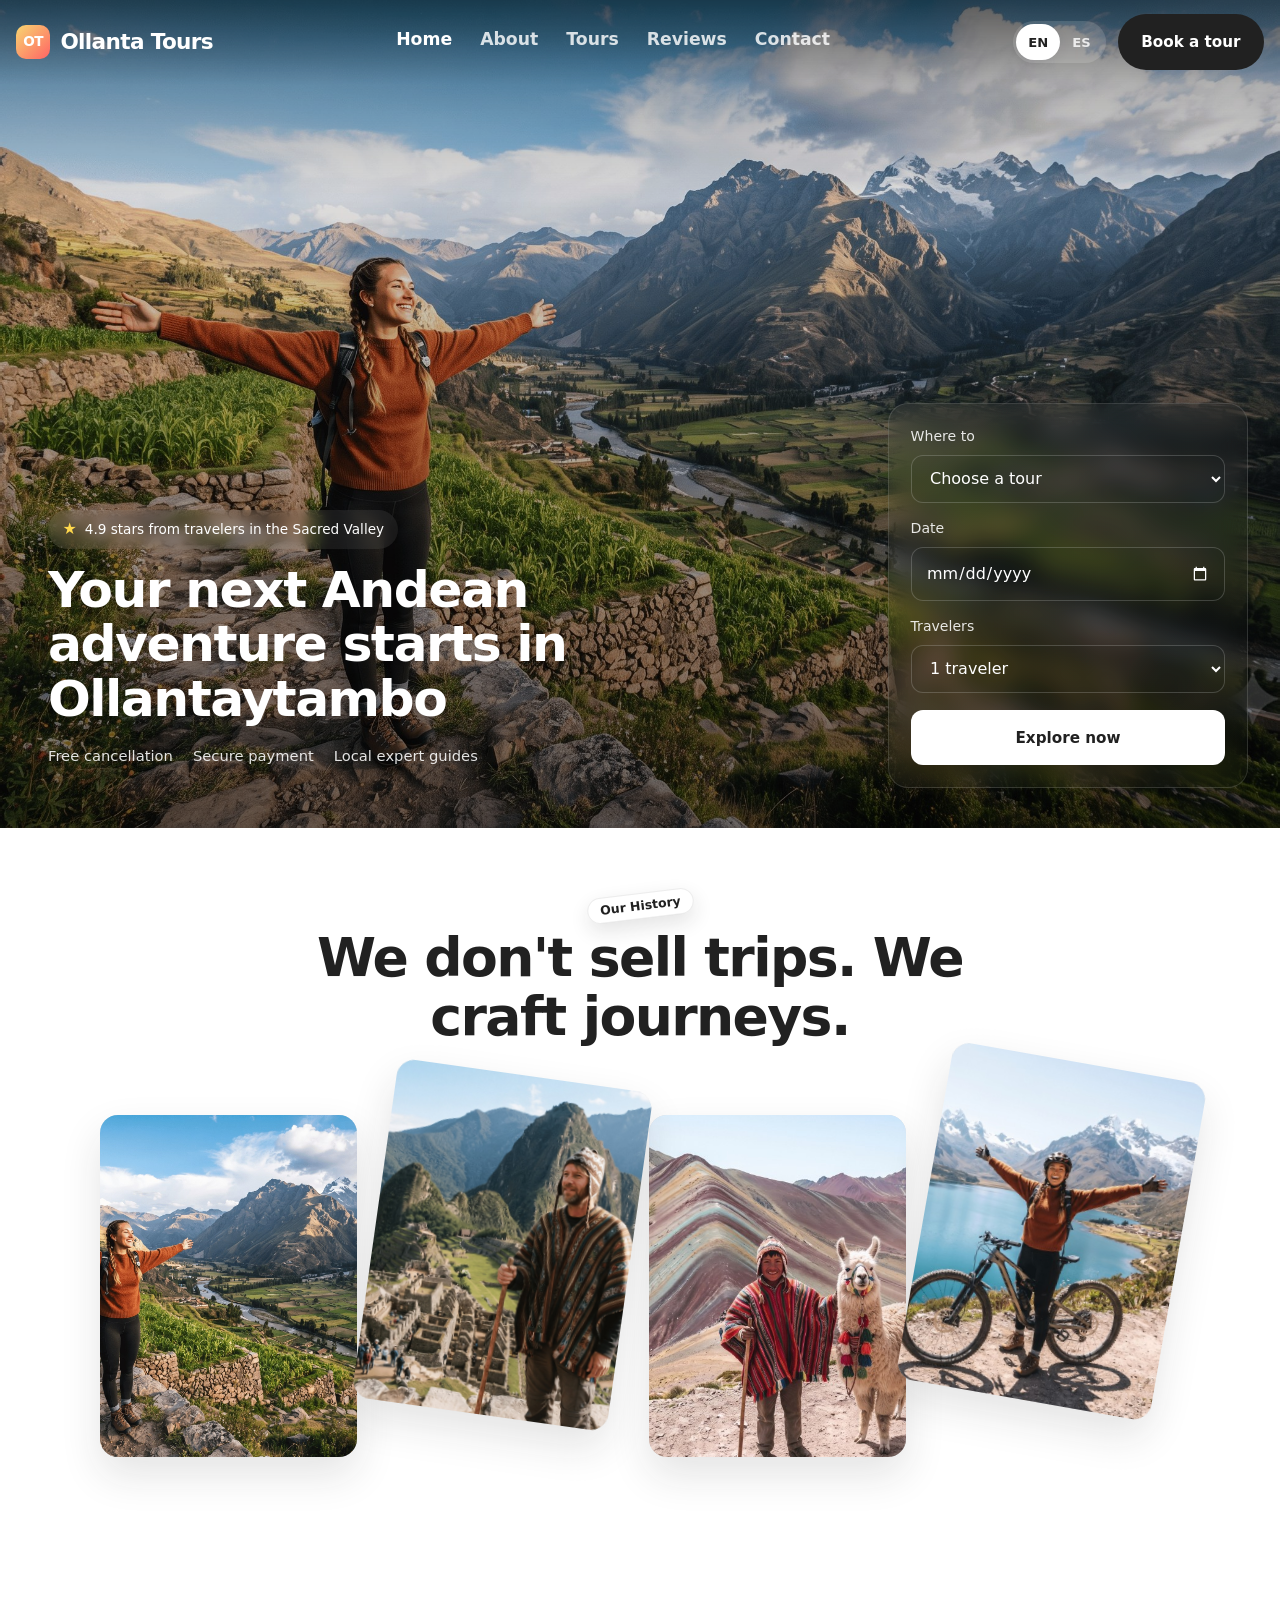
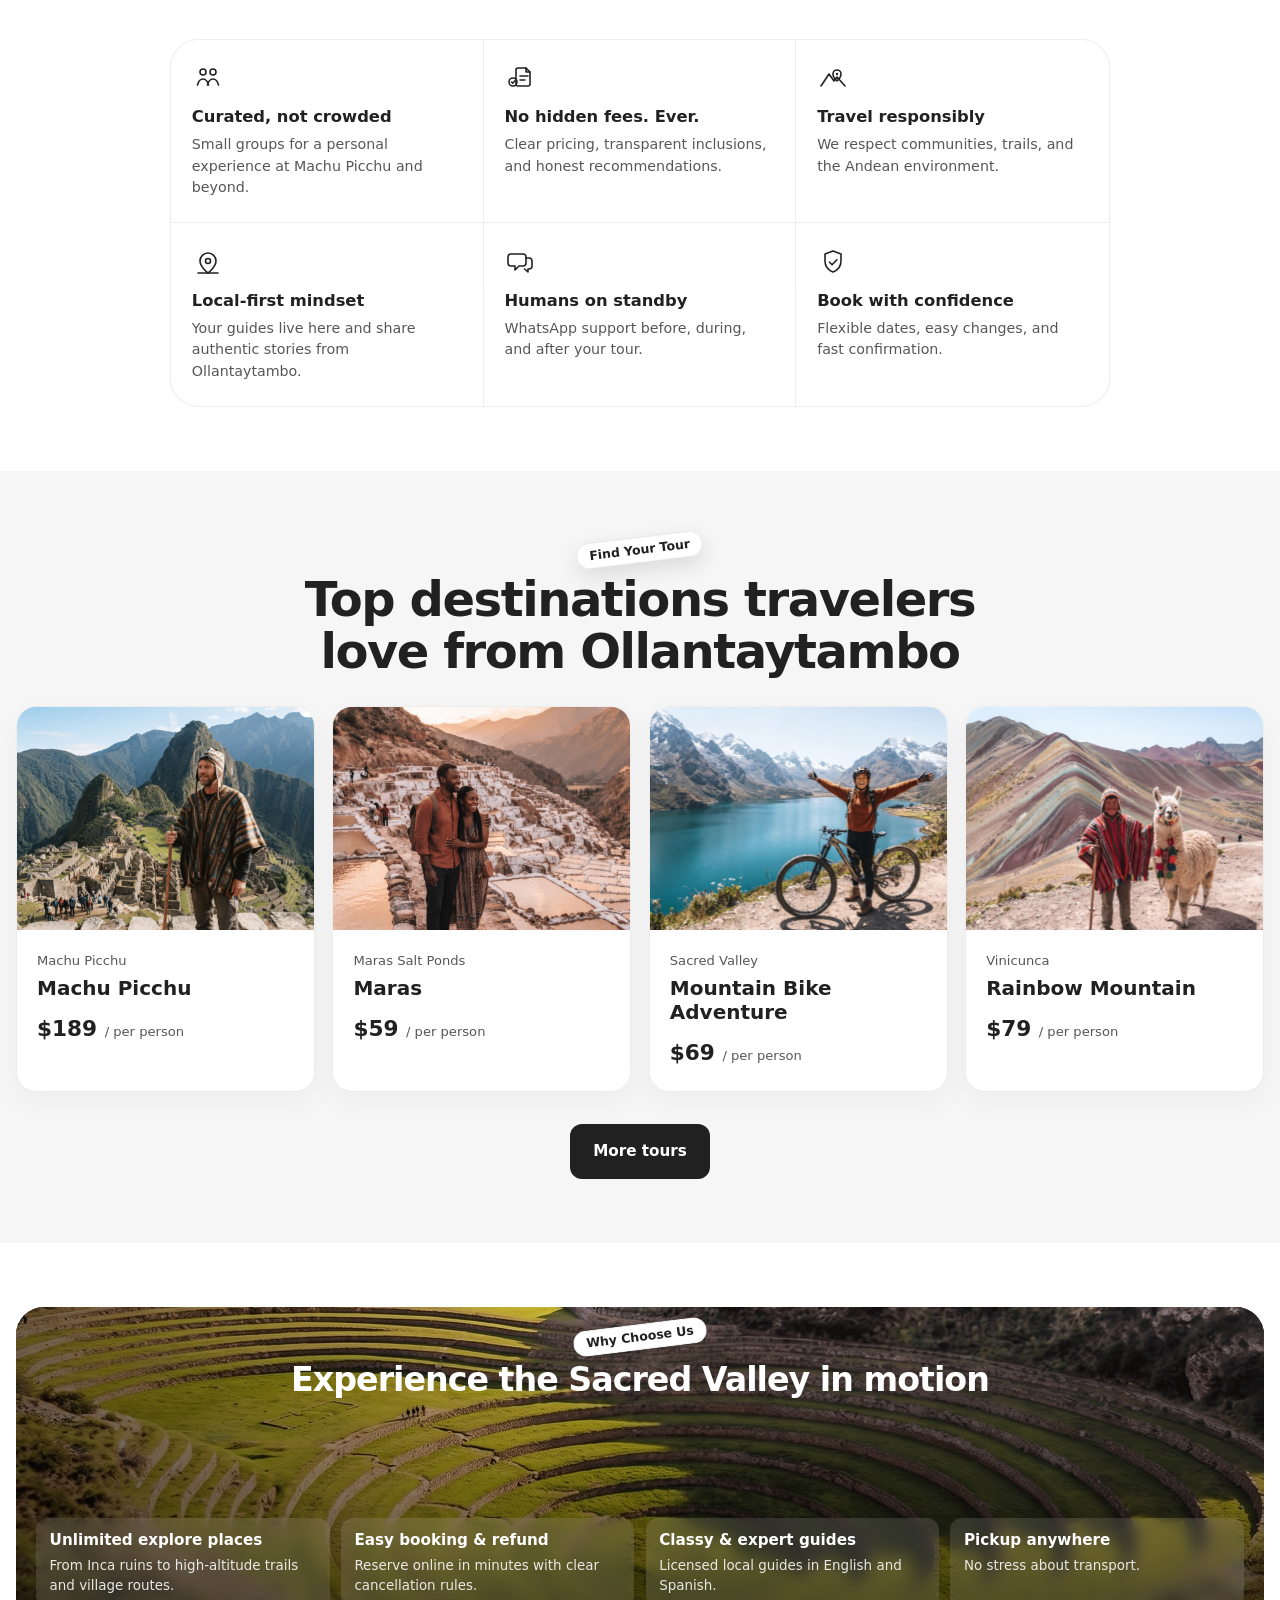
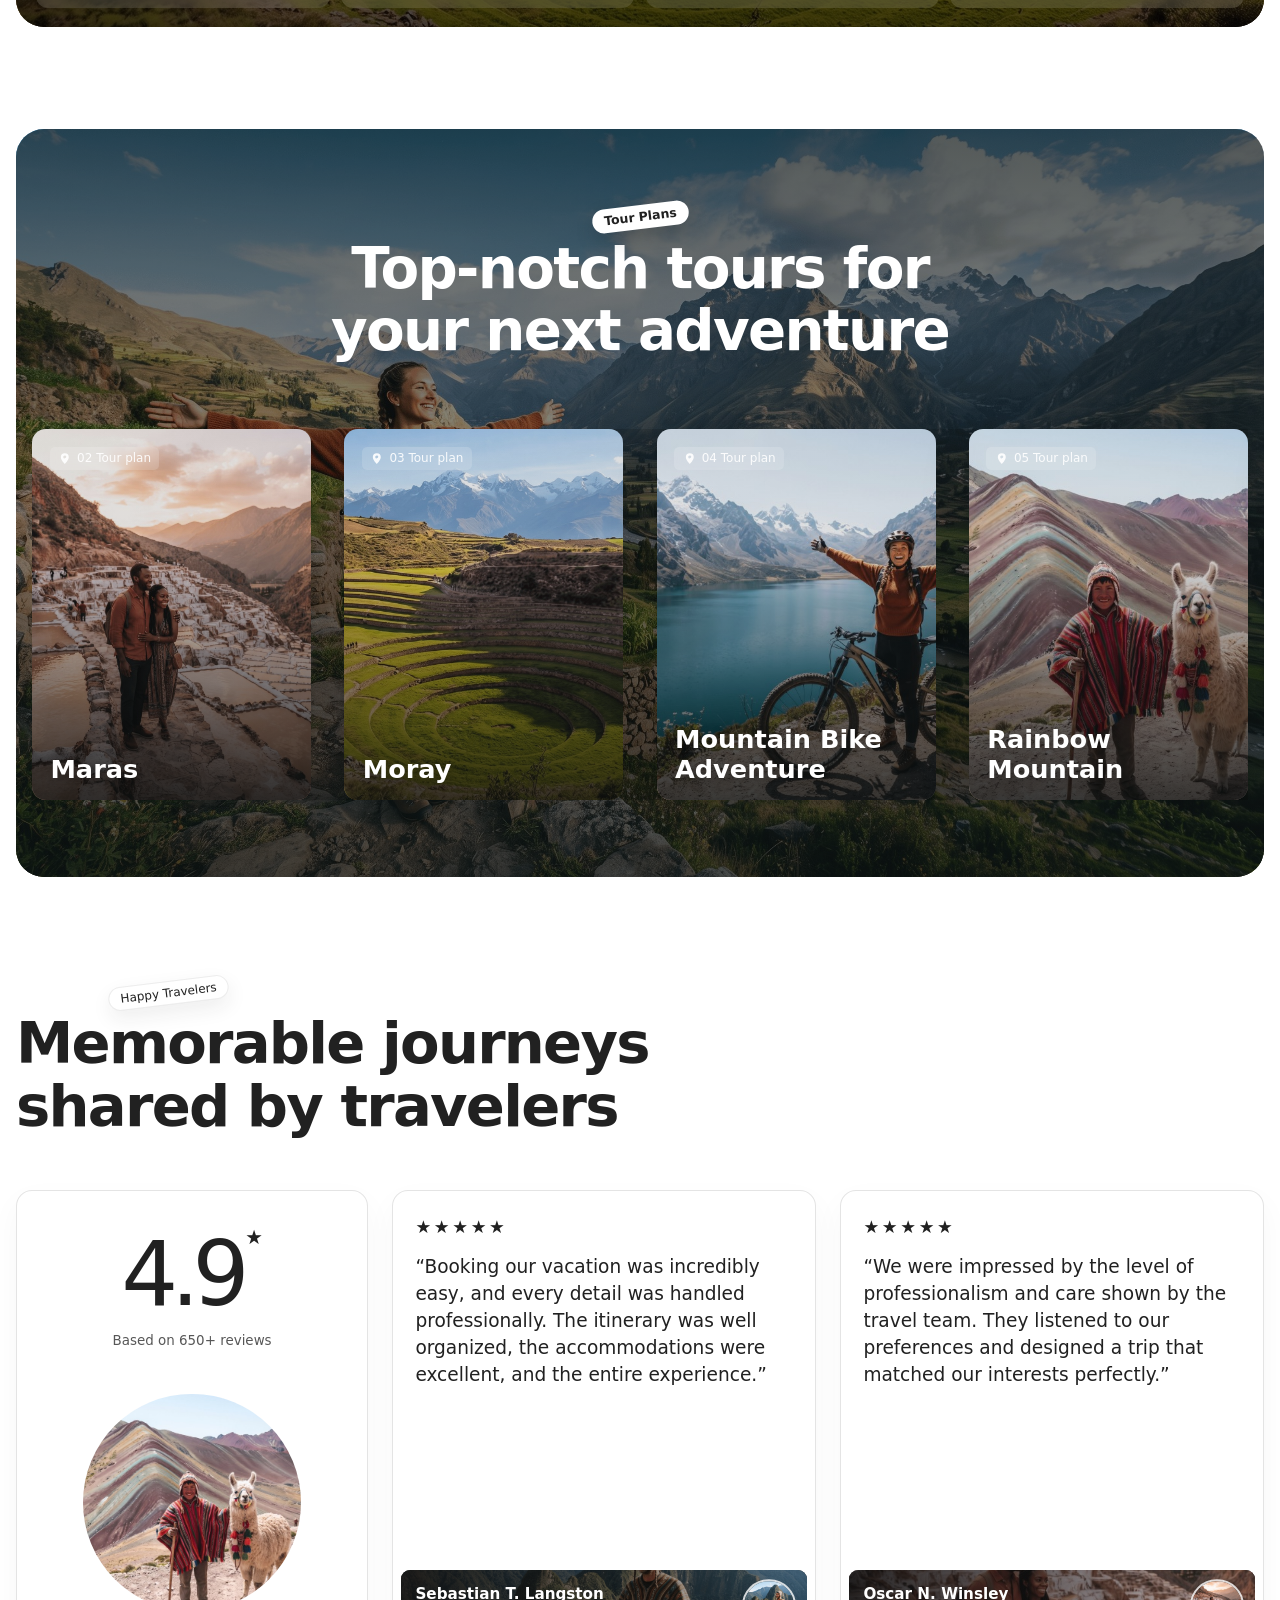
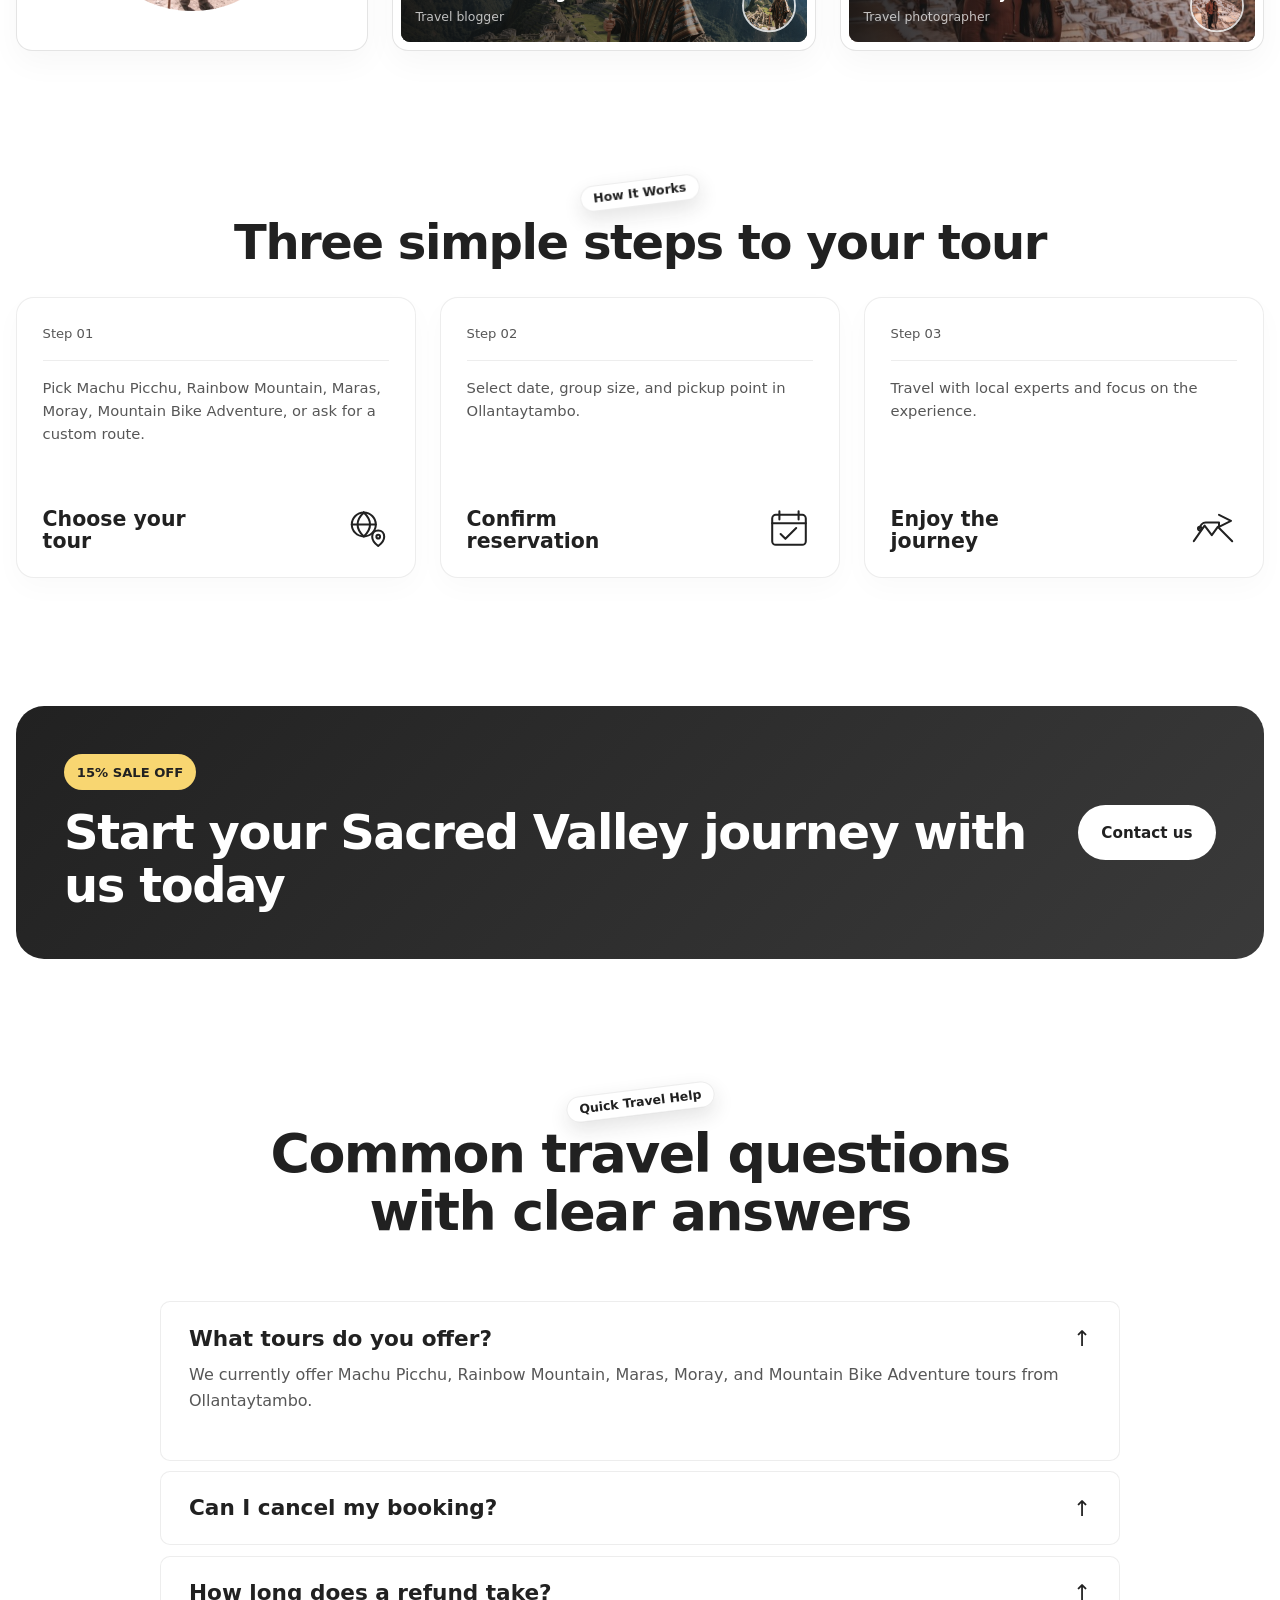
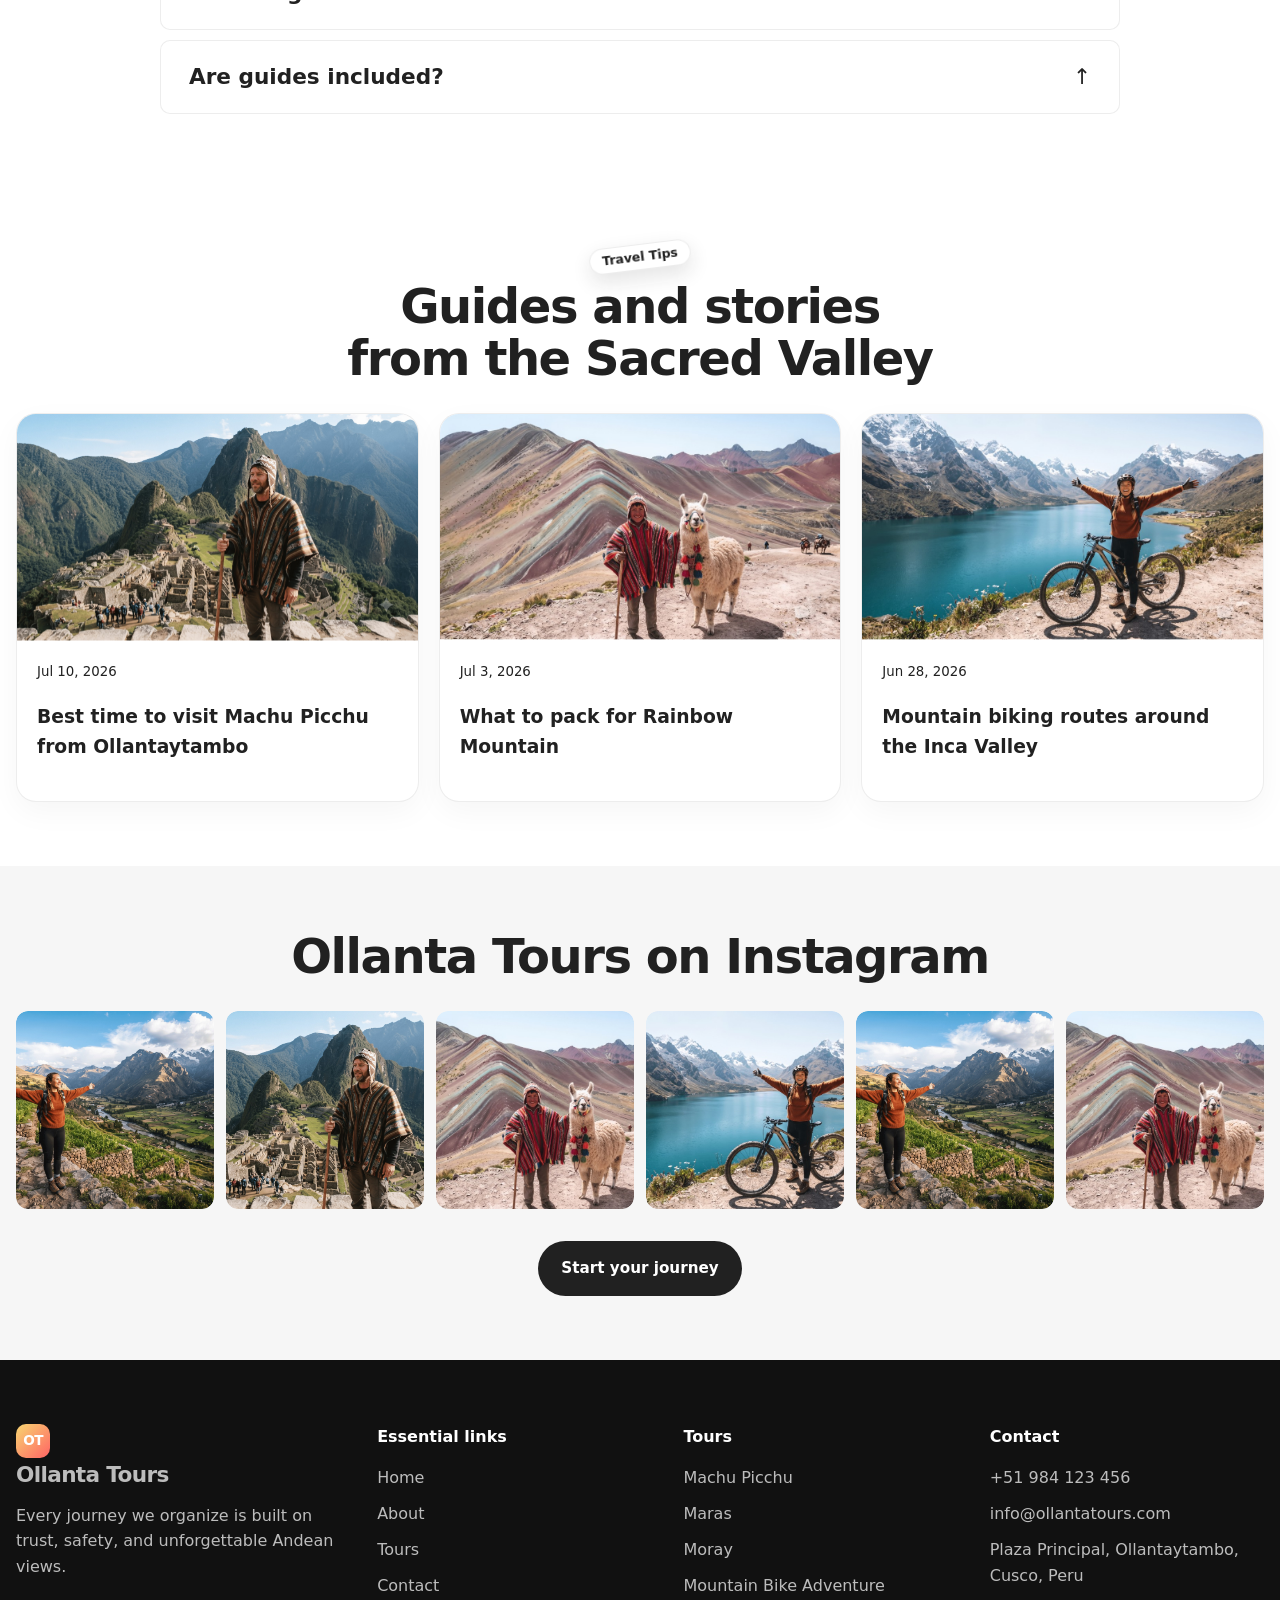
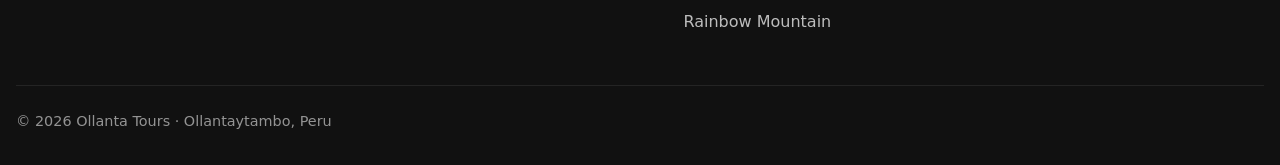
==== index.html @ c23e33cc "Match homepage interactive sections to the template. Redesign the testimonials, booking steps, and F" ====
<!DOCTYPE html>
<html lang="en">
  <head>
    <meta charset="UTF-8" />
    <meta name="viewport" content="width=device-width, initial-scale=1.0" />
    <meta name="theme-color" content="#ffffff" />
    <meta
      name="description"
      content="Ollanta Tours — Machu Picchu, Rainbow Mountain, and mountain bike adventures from Ollantaytambo, Peru."
    />
    <title>Ollanta Tours — Sacred Valley Adventures</title>
    <link rel="stylesheet" href="styles.css" />
  </head>
  <body data-page="home">
    <header class="site-header">
      <div class="container header-inner">
        <a class="logo" href="index.html">
          <span class="logo-mark">OT</span>
          <span data-i18n="brand">Ollanta Tours</span>
        </a>
        <nav class="nav-desktop" aria-label="Main">
          <a href="index.html" class="active" data-i18n="nav.home">Home</a>
          <a href="about.html" data-i18n="nav.about">About</a>
          <a href="destinations.html" data-i18n="nav.destinations">Tours</a>
          <a href="testimonials.html" data-i18n="nav.testimonials">Reviews</a>
          <a href="contact.html" data-i18n="nav.contact">Contact</a>
        </nav>
        <div class="header-actions">
          <div class="lang-switch" aria-label="Language">
            <button type="button" data-lang="en">EN</button>
            <button type="button" data-lang="es">ES</button>
          </div>
          <a class="btn btn-primary btn-pill" href="destinations.html" data-i18n="nav.book">Book a tour</a>
          <button class="nav-toggle" type="button" aria-label="Menu">☰</button>
        </div>
      </div>
      <nav class="nav-mobile" aria-label="Mobile">
        <a href="index.html" data-i18n="nav.home">Home</a>
        <a href="about.html" data-i18n="nav.about">About</a>
        <a href="destinations.html" data-i18n="nav.destinations">Tours</a>
        <a href="testimonials.html" data-i18n="nav.testimonials">Reviews</a>
        <a href="contact.html" data-i18n="nav.contact">Contact</a>
      </nav>
    </header>

    <main>
      <section class="hero">
        <div class="container">
          <div class="hero-shell">
            <div class="hero-media" data-hero-water>
              <canvas class="hero-water-canvas" aria-hidden="true"></canvas>
              <img
                class="hero-water-source"
                src="assets/hero-main.png"
                alt="Sacred Valley adventure in Ollantaytambo"
              />
            </div>
            <div class="hero-overlay"></div>
            <div class="hero-content">
              <div class="hero-badge reveal" data-i18n="hero.badge">4.9 stars from travelers in the Sacred Valley</div>
              <h1 class="hero-title reveal" data-i18n="hero.title">Your next Andean adventure starts in Ollantaytambo</h1>
              <div class="hero-trust reveal">
                <span data-i18n="hero.trust1">Free cancellation</span>
                <span data-i18n="hero.trust2">Secure payment</span>
                <span data-i18n="hero.trust3">Local expert guides</span>
              </div>
              <form class="hero-booking reveal" data-booking-form>
                <div class="hero-booking-grid">
                  <div>
                    <label for="hero-tour" data-i18n="hero.whereTo">Where to</label>
                    <select id="hero-tour" data-tour-select name="tour"></select>
                  </div>
                  <div>
                    <label for="hero-date" data-i18n="hero.date">Date</label>
                    <input id="hero-date" type="date" name="date" required />
                  </div>
                  <div>
                    <label for="hero-travelers" data-i18n="hero.travelers">Travelers</label>
                    <select id="hero-travelers" data-travelers-select name="travelers"></select>
                  </div>
                </div>
                <button class="btn btn-light" type="submit" data-i18n="hero.explore">
                  Explore now
                </button>
              </form>
            </div>
          </div>
        </div>
      </section>

      <section class="section section-story">
        <div class="container">
          <div class="story-head reveal">
            <p class="story-badge" data-i18n="story.eyebrow">Our History</p>
            <h2 class="section-title" data-i18n="story.title">We don't sell trips. We craft journeys.</h2>
          </div>
          <div class="story-photos" data-story-photos>
            <figure class="story-photo" data-lift="0">
              <div class="story-photo-frame fx-shake">
                <img src="assets/hero-main.png" alt="Sacred Valley" loading="lazy" />
              </div>
            </figure>
            <figure class="story-photo story-photo-lift" data-lift="1">
              <div class="story-photo-frame fx-shake">
                <img src="assets/machu-picchu.jpg" alt="Machu Picchu" loading="lazy" />
              </div>
            </figure>
            <figure class="story-photo" data-lift="2">
              <div class="story-photo-frame fx-shake">
                <img src="assets/rainbow-mountain.png" alt="Rainbow Mountain" loading="lazy" />
              </div>
            </figure>
            <figure class="story-photo story-photo-lift" data-lift="3">
              <div class="story-photo-frame fx-shake">
                <img class="story-photo-bike" src="assets/mountain-bike.png" alt="Mountain bike" loading="lazy" />
              </div>
            </figure>
          </div>
        </div>
      </section>

      <section class="section section-values">
        <div class="container">
          <div class="values-panel reveal" data-values-panel>
            <article class="value-cell">
              <span class="value-icon" aria-hidden="true">
                <svg viewBox="0 0 32 32" fill="none" stroke="currentColor" stroke-width="1.6" stroke-linecap="round" stroke-linejoin="round">
                  <circle cx="11" cy="10" r="3"/>
                  <circle cx="21" cy="10" r="3"/>
                  <path d="M5.5 23c1-4 3.5-6 5.5-6s4.5 2 5.5 6"/>
                  <path d="M15.5 23c1-4 3.5-6 5.5-6s4.5 2 5.5 6"/>
                </svg>
              </span>
              <h3 data-i18n="story.v1t">Curated, not crowded</h3>
              <p data-i18n="story.v1d">Small groups for a personal experience at Machu Picchu and beyond.</p>
            </article>
            <article class="value-cell">
              <span class="value-icon" aria-hidden="true">
                <svg viewBox="0 0 32 32" fill="none" stroke="currentColor" stroke-width="1.6" stroke-linecap="round" stroke-linejoin="round">
                  <path d="M14 6h8l4 4v12a2 2 0 0 1-2 2H14a2 2 0 0 1-2-2V8a2 2 0 0 1 2-2z"/>
                  <path d="M22 6v4h4"/>
                  <path d="M16 14h8M16 18h5"/>
                  <circle cx="9" cy="20" r="4"/>
                  <path d="M7.5 20l1.2 1.2L11 18.8"/>
                </svg>
              </span>
              <h3 data-i18n="story.v2t">No hidden fees. Ever.</h3>
              <p data-i18n="story.v2d">Clear pricing, transparent inclusions, and honest recommendations.</p>
            </article>
            <article class="value-cell">
              <span class="value-icon" aria-hidden="true">
                <svg viewBox="0 0 32 32" fill="none" stroke="currentColor" stroke-width="1.6" stroke-linecap="round" stroke-linejoin="round">
                  <path d="M4 24l8-12 5 7 3-4 8 9"/>
                  <path d="M20 8c2.2 0 4 1.8 4 4 0 3.5-4 7-4 7s-4-3.5-4-7c0-2.2 1.8-4 4-4z"/>
                  <circle cx="20" cy="12" r="1.2" fill="currentColor" stroke="none"/>
                </svg>
              </span>
              <h3 data-i18n="story.v3t">Travel responsibly</h3>
              <p data-i18n="story.v3d">We respect communities, trails, and the Andean environment.</p>
            </article>
            <article class="value-cell">
              <span class="value-icon" aria-hidden="true">
                <svg viewBox="0 0 32 32" fill="none" stroke="currentColor" stroke-width="1.6" stroke-linecap="round" stroke-linejoin="round">
                  <path d="M16 27s-8-6.2-8-12a8 8 0 1 1 16 0c0 5.8-8 12-8 12z"/>
                  <circle cx="16" cy="15" r="2.5"/>
                  <path d="M6 27h20"/>
                </svg>
              </span>
              <h3 data-i18n="story.v4t">Local-first mindset</h3>
              <p data-i18n="story.v4d">Your guides live here and share authentic stories from Ollantaytambo.</p>
            </article>
            <article class="value-cell">
              <span class="value-icon" aria-hidden="true">
                <svg viewBox="0 0 32 32" fill="none" stroke="currentColor" stroke-width="1.6" stroke-linecap="round" stroke-linejoin="round">
                  <path d="M7 8h12a3 3 0 0 1 3 3v6a3 3 0 0 1-3 3h-4l-4 4v-4H7a3 3 0 0 1-3-3v-6a3 3 0 0 1 3-3z"/>
                  <path d="M22 12h3a3 3 0 0 1 3 3v5a3 3 0 0 1-3 3h-1v3l-3.5-3"/>
                </svg>
              </span>
              <h3 data-i18n="story.v5t">Humans on standby</h3>
              <p data-i18n="story.v5d">WhatsApp support before, during, and after your tour.</p>
            </article>
            <article class="value-cell">
              <span class="value-icon" aria-hidden="true">
                <svg viewBox="0 0 32 32" fill="none" stroke="currentColor" stroke-width="1.6" stroke-linecap="round" stroke-linejoin="round">
                  <path d="M16 5l8 3v7c0 5.5-3.4 9.2-8 11-4.6-1.8-8-5.5-8-11V8l8-3z"/>
                  <path d="M12.5 16.2l2.6 2.6 4.8-5"/>
                </svg>
              </span>
              <h3 data-i18n="story.v6t">Book with confidence</h3>
              <p data-i18n="story.v6d">Flexible dates, easy changes, and fast confirmation.</p>
            </article>
          </div>
        </div>
      </section>

      <section class="section section-soft">
        <div class="container">
          <div class="section-head reveal">
            <p class="eyebrow" data-i18n="featured.eyebrow">find your tour</p>
            <h2 class="section-title" data-i18n="featured.title">Top destinations travelers love from Ollantaytambo</h2>
          </div>
          <div class="card-grid card-grid-4 featured-tours-grid" data-tour-grid></div>
          <div class="load-more-wrap">
            <a class="btn btn-primary" href="destinations.html" data-i18n="featured.more">More tours</a>
          </div>
        </div>
      </section>

      <section class="section">
        <div class="container">
          <div
            class="feature-banner"
            data-hero-water
            data-water-pos-x="0.42"
            data-water-pos-y="0.82"
            data-water-zoom="1.12"
          >
            <canvas class="hero-water-canvas" aria-hidden="true"></canvas>
            <img
              class="hero-water-source"
              src="assets/moray.jpg"
              alt="Moray terraces"
            />
            <div class="feature-banner-overlay"></div>
            <div class="feature-banner-content">
              <div class="feature-banner-head">
                <p class="eyebrow" data-i18n="why.eyebrow">why choose us</p>
                <h2 class="section-title" data-i18n="why.title">Experience the Sacred Valley in motion</h2>
              </div>
              <div class="feature-grid">
                <div class="feature-item reveal"><strong data-i18n="why.f1t">Unlimited explore places</strong><p data-i18n="why.f1d">From Inca ruins to high-altitude trails and village routes.</p></div>
                <div class="feature-item reveal"><strong data-i18n="why.f2t">Easy booking & refund</strong><p data-i18n="why.f2d">Reserve online in minutes with clear cancellation rules.</p></div>
                <div class="feature-item reveal"><strong data-i18n="why.f3t">Classy & expert guides</strong><p data-i18n="why.f3d">Licensed local guides in English and Spanish.</p></div>
                <div class="feature-item reveal"><strong data-i18n="why.f4t">Pickup anywhere</strong><p data-i18n="why.f4d">No stress about transport.</p></div>
              </div>
            </div>
          </div>
        </div>
      </section>

      <section class="tour-plans-section">
        <video
          class="tour-plans-video"
          data-tour-plans-video
          muted
          autoplay
          loop
          playsinline
          poster="assets/hero-main.png"
          aria-hidden="true"
        >
          <source src="assets/tour-plans-background.mp4" type="video/mp4" />
        </video>
        <div class="tour-plans-shade" aria-hidden="true"></div>
        <div class="tour-plans-content">
          <div class="tour-plans-head reveal">
            <p class="tour-plans-badge" data-i18n="plan.eyebrow">tour plans</p>
            <h2 class="section-title" data-i18n="plan.title">Top-notch tours for your next adventure</h2>
          </div>
          <div class="tour-plans-marquee" data-tour-plans aria-label="Tour plans"></div>
        </div>
      </section>

      <section class="section testimonials-section">
        <div class="container">
          <div class="section-head testimonials-head reveal">
            <p class="testimonials-badge" data-i18n="testimonials.eyebrow">happy travelers</p>
            <h2 class="section-title">
              <span data-i18n="testimonials.titleLine1">Memorable journeys</span>
              <span data-i18n="testimonials.titleLine2">shared by travelers</span>
            </h2>
          </div>
          <div class="testimonials-showcase" data-testimonials-showcase>
            <article class="testimonial-rating-card">
              <div class="testimonial-score">4.9<sup>★</sup></div>
              <p data-i18n="testimonials.rating">Based on 650+ reviews</p>
              <div class="testimonial-rating-photo">
                <img src="assets/rainbow-mountain.png" alt="" loading="lazy" />
              </div>
            </article>

            <article class="testimonial-review-card">
              <div class="testimonial-stars" aria-hidden="true">★★★★★</div>
              <blockquote><span aria-hidden="true">“</span><span data-i18n="testimonials.t1q">Booking our vacation was incredibly easy, and every detail was handled professionally. The itinerary was well organized, the accommodations were excellent, and the entire experience.</span><span aria-hidden="true">”</span></blockquote>
              <div class="traveler-profile">
                <img class="traveler-profile-bg" src="assets/machu-picchu.jpg" alt="" loading="lazy" />
                <div class="traveler-profile-copy">
                  <strong data-i18n="testimonials.t1n">Sebastian T. Langston</strong>
                  <span data-i18n="testimonials.t1r">Travel blogger</span>
                </div>
                <img class="traveler-avatar" src="assets/machu-picchu.jpg" alt="" loading="lazy" />
              </div>
            </article>

            <article class="testimonial-review-card">
              <div class="testimonial-stars" aria-hidden="true">★★★★★</div>
              <blockquote><span aria-hidden="true">“</span><span data-i18n="testimonials.t2q">We were impressed by the level of professionalism and care shown by the travel team. They listened to our preferences and designed a trip that matched our interests perfectly.</span><span aria-hidden="true">”</span></blockquote>
              <div class="traveler-profile">
                <img class="traveler-profile-bg" src="assets/maras.png" alt="" loading="lazy" />
                <div class="traveler-profile-copy">
                  <strong data-i18n="testimonials.t2n">Oscar N. Winsley</strong>
                  <span data-i18n="testimonials.t2r">Travel photographer</span>
                </div>
                <img class="traveler-avatar" src="assets/maras.png" alt="" loading="lazy" />
              </div>
            </article>
          </div>
        </div>
      </section>

      <section class="section steps-section">
        <div class="container">
          <div class="section-head reveal">
            <p class="eyebrow" data-i18n="steps.eyebrow">how it works</p>
            <h2 class="section-title" data-i18n="steps.title">Three simple steps to your tour</h2>
          </div>
          <div class="steps-grid" data-step-icons>
            <article class="step-card">
              <div class="step-number" data-i18n="steps.s1n">Step 01</div>
              <p data-i18n="steps.s1d">Pick Machu Picchu, Rainbow Mountain, mountain bike, or ask for a custom route.</p>
              <div class="step-card-footer">
                <h3 data-i18n="steps.s1t">Choose your tour</h3>
                <span class="step-icon value-icon" aria-hidden="true">
                  <svg viewBox="0 0 40 40" fill="none" stroke="currentColor" stroke-width="1.7" stroke-linecap="round" stroke-linejoin="round">
                    <circle cx="19" cy="17" r="10"/>
                    <path d="M9 17h20M19 7c3.4 3.2 5.2 6.5 5.2 10S22.4 23.8 19 27M19 7c-3.4 3.2-5.2 6.5-5.2 10S15.6 23.8 19 27"/>
                    <path d="M31 22c3 0 5 2.2 5 5.2 0 4-5 7.8-5 7.8s-5-3.8-5-7.8c0-3 2-5.2 5-5.2z"/>
                    <circle cx="31" cy="27.2" r="1.5"/>
                  </svg>
                </span>
              </div>
            </article>
            <article class="step-card">
              <div class="step-number" data-i18n="steps.s2n">Step 02</div>
              <p data-i18n="steps.s2d">Select date, group size, and pickup point in Ollantaytambo.</p>
              <div class="step-card-footer">
                <h3 data-i18n="steps.s2t">Confirm reservation</h3>
                <span class="step-icon value-icon" aria-hidden="true">
                  <svg viewBox="0 0 40 40" fill="none" stroke="currentColor" stroke-width="1.7" stroke-linecap="round" stroke-linejoin="round">
                    <rect x="6" y="9" width="28" height="25" rx="3"/>
                    <path d="M12 6v7M28 6v7M6 16h28"/>
                    <path d="m13 25 4 4 9-9"/>
                  </svg>
                </span>
              </div>
            </article>
            <article class="step-card">
              <div class="step-number" data-i18n="steps.s3n">Step 03</div>
              <p data-i18n="steps.s3d">Travel with local experts and focus on the experience.</p>
              <div class="step-card-footer">
                <h3 data-i18n="steps.s3t">Enjoy the journey</h3>
                <span class="step-icon value-icon" aria-hidden="true">
                  <svg viewBox="0 0 40 40" fill="none" stroke="currentColor" stroke-width="1.7" stroke-linecap="round" stroke-linejoin="round">
                    <path d="M4 31 13 18l6 8 5-7 12 12"/>
                    <path d="m25 9 10 5-10 5v-3.5H14a5 5 0 0 0-5 5"/>
                    <circle cx="9" cy="20.5" r="1.5"/>
                  </svg>
                </span>
              </div>
            </article>
          </div>
        </div>
      </section>

      <section class="section">
        <div class="container cta-banner">
          <div>
            <span class="sale-badge" data-i18n="cta.badge">15% SALE OFF</span>
            <h2 class="section-title" style="color: white; margin-top: 1rem" data-i18n="cta.title">Start your Sacred Valley journey with us today</h2>
          </div>
          <a class="btn btn-light btn-pill" href="contact.html" data-i18n="cta.button">Contact us</a>
        </div>
      </section>

      <section class="section faq-section">
        <div class="container">
          <div class="section-head faq-head reveal">
            <p class="eyebrow" data-i18n="faq.eyebrow">quick travel help</p>
            <h2 class="section-title" data-i18n="faq.title">Common travel questions with clear answers</h2>
          </div>
          <div class="faq-list">
            <article class="faq-item open">
              <button class="faq-question" type="button" aria-expanded="true">
                <span data-i18n="faq.q1">What tours do you offer?</span>
                <span class="faq-arrow" aria-hidden="true">↑</span>
              </button>
              <div class="faq-answer" data-i18n="faq.a1">We currently offer Machu Picchu, Rainbow Mountain, and mountain bike tours from Ollantaytambo, with more routes coming soon.</div>
            </article>
            <article class="faq-item">
              <button class="faq-question" type="button" aria-expanded="false">
                <span data-i18n="faq.q2">Can I cancel my booking?</span>
                <span class="faq-arrow" aria-hidden="true">↑</span>
              </button>
              <div class="faq-answer" data-i18n="faq.a2">Yes. Free cancellation is available up to 48 hours before departure for most tours.</div>
            </article>
            <article class="faq-item">
              <button class="faq-question" type="button" aria-expanded="false">
                <span data-i18n="faq.q3">How long does a refund take?</span>
                <span class="faq-arrow" aria-hidden="true">↑</span>
              </button>
              <div class="faq-answer" data-i18n="faq.a3">Approved refunds are usually processed within 5-7 business days.</div>
            </article>
            <article class="faq-item">
              <button class="faq-question" type="button" aria-expanded="false">
                <span data-i18n="faq.q4">Are guides included?</span>
                <span class="faq-arrow" aria-hidden="true">↑</span>
              </button>
              <div class="faq-answer" data-i18n="faq.a4">Yes. All tours include a licensed local guide in English or Spanish.</div>
            </article>
          </div>
        </div>
      </section>

      <section class="section">
        <div class="container">
          <div class="section-head reveal">
            <p class="eyebrow" data-i18n="blog.eyebrow">travel tips</p>
            <h2 class="section-title" data-i18n="blog.title">Guides and stories from the Sacred Valley</h2>
          </div>
          <div class="card-grid card-grid-3">
            <article class="blog-card reveal fx-zoom"><img src="assets/machu-picchu.jpg" alt="" /><div style="padding:1.25rem"><small data-i18n="blog.b1d">Jul 10, 2026</small><h3 data-i18n="blog.b1t">Best time to visit Machu Picchu from Ollantaytambo</h3></div></article>
            <article class="blog-card reveal fx-zoom"><img src="assets/rainbow-mountain.png" alt="" /><div style="padding:1.25rem"><small data-i18n="blog.b2d">Jul 3, 2026</small><h3 data-i18n="blog.b2t">What to pack for Rainbow Mountain</h3></div></article>
            <article class="blog-card reveal fx-zoom"><img src="assets/mountain-bike.png" alt="" /><div style="padding:1.25rem"><small data-i18n="blog.b3d">Jun 28, 2026</small><h3 data-i18n="blog.b3t">Mountain biking routes around the Inca Valley</h3></div></article>
          </div>
        </div>
      </section>

      <section class="section section-soft">
        <div class="container">
          <div class="section-head reveal">
            <h2 class="section-title" data-i18n="instagram.title">Ollanta Tours on Instagram</h2>
          </div>
          <div class="instagram-grid">
            <div class="instagram-item fx-shake reveal"><img src="assets/hero-main.png" alt="" /></div>
            <div class="instagram-item fx-shake reveal"><img src="assets/machu-picchu.jpg" alt="" /></div>
            <div class="instagram-item fx-shake reveal"><img src="assets/rainbow-mountain.png" alt="" /></div>
            <div class="instagram-item fx-shake reveal"><img src="assets/mountain-bike.png" alt="" /></div>
            <div class="instagram-item fx-shake reveal"><img src="assets/hero-main.png" alt="" /></div>
            <div class="instagram-item fx-shake reveal"><img src="assets/rainbow-mountain.png" alt="" /></div>
          </div>
          <div class="load-more-wrap"><a class="btn btn-primary btn-pill" href="contact.html" data-i18n="instagram.button">Start your journey</a></div>
        </div>
      </section>
    </main>

    <footer class="site-footer">
      <div class="container footer-grid">
        <div>
          <a class="logo" href="index.html"><span class="logo-mark">OT</span><span data-i18n="brand">Ollanta Tours</span></a>
          <p data-i18n="footer.tagline">Every journey we organize is built on trust, safety, and unforgettable Andean views.</p>
        </div>
        <div>
          <h4 data-i18n="footer.essential">Essential links</h4>
          <a href="index.html" data-i18n="nav.home">Home</a>
          <a href="about.html" data-i18n="nav.about">About</a>
          <a href="destinations.html" data-i18n="nav.destinations">Tours</a>
          <a href="contact.html" data-i18n="nav.contact">Contact</a>
        </div>
        <div>
          <h4 data-i18n="footer.destinations">Tours</h4>
          <a href="destination-machu-picchu.html" data-i18n="tours.machu-picchu.name">Machu Picchu</a>
          <a href="destination-rainbow-mountain.html" data-i18n="tours.rainbow-mountain.name">Rainbow Mountain</a>
          <a href="destination-maras.html" data-i18n="tours.maras.name">Maras</a>
          <a href="destination-moray.html" data-i18n="tours.moray.name">Moray</a>
          <a href="destination-mountain-bike.html" data-i18n="tours.mountain-bike.name">Mountain Bike Adventure</a>
        </div>
        <div>
          <h4 data-i18n="nav.contact">Contact</h4>
          <p>+51 984 123 456</p>
          <p>info@ollantatours.com</p>
          <p data-i18n="pages.address">Plaza Principal, Ollantaytambo, Cusco, Peru</p>
        </div>
      </div>
      <div class="container footer-bottom"><span data-i18n="footer.rights">© 2026 Ollanta Tours · Ollantaytambo, Peru</span></div>
    </footer>

    <script src="phone-countries.js"></script>
    <script src="script.js"></script>
    <script src="effects.js"></script>
  </body>
</html>
---- styles.css ----
@import url("https://api.fontshare.com/v2/css?f[]=satoshi@400,500,700,900&display=swap");

:root {
  --bg: #ffffff;
  --bg-soft: #f6f6f6;
  --text: #212121;
  --text-soft: #575757;
  --text-muted: #999999;
  --white: #ffffff;
  --gold: #f8d671;
  --coral: #ff6464;
  --green: #34e0a1;
  --border: rgba(33, 33, 33, 0.08);
  --shadow: 0 24px 60px rgba(33, 33, 33, 0.08);
  --radius-sm: 12px;
  --radius-md: 20px;
  --radius-lg: 28px;
  --radius-pill: 999px;
  --container: min(1360px, calc(100% - 2rem));
  --header-h: 84px;
  --font: "Satoshi", "Inter", system-ui, sans-serif;
}

*,
*::before,
*::after {
  box-sizing: border-box;
}

html {
  scroll-behavior: auto;
}

body {
  margin: 0;
  font-family: var(--font);
  color: var(--text);
  background: var(--bg);
  line-height: 1.6;
}

img {
  display: block;
  max-width: 100%;
}

a {
  color: inherit;
  text-decoration: none;
}

button,
input,
select,
textarea {
  font: inherit;
}

.container {
  width: var(--container);
  margin-inline: auto;
}

.eyebrow {
  margin: 0 0 0.75rem;
  font-size: 0.875rem;
  font-weight: 500;
  color: var(--text-soft);
  text-transform: lowercase;
}

.section-title {
  margin: 0;
  font-size: clamp(2rem, 4vw, 3rem);
  line-height: 1.1;
  letter-spacing: -0.03em;
}

.section-head {
  max-width: 720px;
  margin-bottom: 2.5rem;
}

.section {
  padding: 5.5rem 0;
}

body[data-page="home"] .section {
  padding: clamp(3rem, 5vw, 4.25rem) 0;
}

body[data-page="home"] .section-head {
  width: min(100%, 1000px);
  max-width: 1000px;
  margin-inline: auto;
  margin-bottom: 1.75rem;
  text-align: center;
}

body[data-page="home"] .section-head .section-title {
  text-align: center;
  text-wrap: balance;
}

body[data-page="home"] .testimonials-badge {
  margin-left: 0;
}

body[data-page="home"] .section-head .eyebrow,
body[data-page="home"] .story-badge,
body[data-page="home"] .feature-banner-head .eyebrow {
  display: inline-flex;
  margin-bottom: 0.65rem;
  padding: 0.35rem 0.75rem;
  border: 1px solid var(--border);
  border-radius: var(--radius-pill);
  background: var(--white);
  color: var(--text);
  box-shadow: 0 8px 20px rgba(33, 33, 33, 0.12);
  font-size: 0.78rem;
  font-weight: 700;
  line-height: 1;
  text-transform: capitalize;
  transform: rotate(-7deg);
}

body[data-page="home"] .section-story {
  margin-top: 0;
  padding-top: clamp(3rem, 5vw, 4.5rem);
  padding-bottom: clamp(3.5rem, 6vw, 5.5rem);
  position: relative;
  z-index: 2;
  background: var(--bg);
}

.story-head {
  text-align: center;
  max-width: 720px;
  margin: 0 auto 2.75rem;
}

.story-badge {
  display: inline-flex;
  align-items: center;
  margin: 0 0 1rem;
  padding: 0.45rem 0.9rem;
  border-radius: var(--radius-pill);
  background: rgba(33, 33, 33, 0.06);
  color: var(--text-soft);
  font-size: 0.82rem;
  font-weight: 600;
}

.story-head .section-title {
  font-size: clamp(2rem, 4.5vw, 3.35rem);
}

.story-photos {
  display: grid;
  grid-template-columns: repeat(4, minmax(0, 1fr));
  gap: clamp(0.65rem, 1.6vw, 1.1rem);
  align-items: end;
  width: min(100%, 1080px);
  margin-inline: auto;
  padding: 1.5rem 0 2.5rem;
}

.section-values {
  padding-top: 0.5rem;
  padding-bottom: clamp(2.5rem, 5vw, 4rem);
}

.values-panel {
  display: grid;
  grid-template-columns: repeat(3, minmax(0, 1fr));
  width: min(100%, 940px);
  margin-inline: auto;
  border: 1px solid var(--border);
  border-radius: var(--radius-lg);
  background: var(--white);
  overflow: hidden;
}

.value-cell {
  padding: 1.4rem 1.3rem 1.5rem;
  border-right: 1px solid var(--border);
  border-bottom: 1px solid var(--border);
}

.value-cell:nth-child(3n) {
  border-right: none;
}

.value-cell:nth-child(n + 4) {
  border-bottom: none;
}

.value-icon {
  display: inline-flex;
  width: 2rem;
  height: 2rem;
  margin-bottom: 0.8rem;
  color: var(--text);
  transform-origin: center;
  will-change: transform;
}

.value-icon svg {
  width: 100%;
  height: 100%;
}

.value-icon.is-spinning {
  animation: value-icon-spin 1.65s cubic-bezier(0.22, 0.7, 0.25, 1);
}

@keyframes value-icon-spin {
  from {
    transform: rotate(0deg);
  }
  to {
    transform: rotate(1080deg);
  }
}

.value-cell h3 {
  margin: 0 0 0.45rem;
  font-size: 1.02rem;
  line-height: 1.25;
}

.value-cell p {
  margin: 0;
  color: var(--text-soft);
  font-size: 0.89rem;
  line-height: 1.5;
}

.story-photo {
  margin: 0;
  transform: translate3d(0, 0, 0) rotate(0deg);
  transition: transform 0.85s cubic-bezier(0.22, 1, 0.36, 1);
  will-change: transform;
}

.story-photo-frame {
  position: relative;
  overflow: hidden;
  border-radius: 18px;
  aspect-ratio: 3 / 4;
  background: #ddd;
  box-shadow: 0 18px 40px rgba(33, 33, 33, 0.12);
}

.story-photo-frame img {
  width: 100%;
  height: 100%;
  object-fit: cover;
  transform: scale(1.02);
  transition: transform 0.45s cubic-bezier(0.22, 1, 0.36, 1);
}

.story-photo-bike {
  object-position: 78% 42%;
}

.story-photos.is-active .story-photo-lift:nth-child(2) {
  transform: translate3d(0, -12%, 0) rotate(8deg);
  z-index: 2;
}

.story-photos.is-active .story-photo-lift:nth-child(4) {
  transform: translate3d(0, -16%, 0) rotate(10deg);
  z-index: 2;
}

.story-photo-frame:hover img,
.story-photo-frame.is-shaking img {
  transform: scale(1.12);
}

.story-photo-frame.is-shaking img {
  animation: story-photo-shake 0.5s ease;
}

@keyframes story-photo-shake {
  0% { transform: translate3d(0, 0, 0) rotate(0deg) scale(1.04); }
  20% { transform: translate3d(-4px, 3px, 0) rotate(-0.8deg) scale(1.1); }
  40% { transform: translate3d(4px, -3px, 0) rotate(0.8deg) scale(1.12); }
  60% { transform: translate3d(-3px, -2px, 0) rotate(-0.5deg) scale(1.1); }
  80% { transform: translate3d(3px, 2px, 0) rotate(0.5deg) scale(1.11); }
  100% { transform: translate3d(0, 0, 0) rotate(0deg) scale(1.12); }
}

@media (prefers-reduced-motion: reduce) {
  .story-photo,
  .story-photos.is-active .story-photo-lift:nth-child(2),
  .story-photos.is-active .story-photo-lift:nth-child(4) {
    transform: none;
    transition: none;
  }

  .story-photo-frame.is-shaking img {
    animation: none;
  }
}

.section-soft {
  background: var(--bg-soft);
}

.btn {
  display: inline-flex;
  align-items: center;
  justify-content: center;
  gap: 0.5rem;
  padding: 0.9rem 1.4rem;
  border-radius: var(--radius-sm);
  border: 1px solid transparent;
  font-size: 0.95rem;
  font-weight: 600;
  cursor: pointer;
  transition: transform 0.2s ease, box-shadow 0.2s ease, background 0.2s ease;
}

.btn:hover {
  transform: translateY(-1px);
}

.btn-primary {
  background: var(--text);
  color: var(--white);
}

.btn-outline {
  background: transparent;
  border-color: rgba(255, 255, 255, 0.35);
  color: var(--white);
}

.btn-light {
  background: var(--white);
  color: var(--text);
}

.btn-pill {
  border-radius: var(--radius-pill);
}

/* Header */
.site-header {
  position: fixed;
  inset: 0 0 auto;
  z-index: 100;
  height: var(--header-h);
  transition: background 0.25s ease, box-shadow 0.25s ease, height 0.25s ease;
}

.site-header.scrolled {
  height: 60px;
  background: rgba(255, 255, 255, 0.96);
  backdrop-filter: blur(12px);
  box-shadow: 0 8px 30px rgba(33, 33, 33, 0.06);
}

.site-header.scrolled .logo {
  font-size: 1.15rem;
}

.site-header.scrolled .logo-mark {
  width: 28px;
  height: 28px;
  border-radius: 8px;
  font-size: 0.72rem;
}

.site-header.scrolled .header-actions .btn {
  padding: 0.55rem 1.05rem;
  font-size: 0.88rem;
}

.site-header.scrolled .lang-switch button {
  padding: 0.3rem 0.65rem;
}

body[data-page="home"] .site-header:not(.scrolled) {
  background: linear-gradient(180deg, rgba(0, 0, 0, 0.38) 0%, rgba(0, 0, 0, 0) 100%);
}

body[data-page="home"] .site-header:not(.scrolled) .nav-desktop a,
body[data-page="home"] .site-header:not(.scrolled) .logo {
  color: var(--white);
}

body[data-page="home"] .site-header:not(.scrolled) .nav-desktop a {
  color: rgba(255, 255, 255, 0.82);
}

body[data-page="home"] .site-header:not(.scrolled) .nav-desktop a:hover {
  color: var(--white);
  border-bottom-color: currentColor;
}

body[data-page="home"] .site-header:not(.scrolled) .nav-desktop a.active {
  color: var(--white);
}

.site-header.scrolled .logo {
  color: var(--text);
}

.site-header.scrolled .nav-desktop a {
  color: var(--text-soft);
}

.site-header.scrolled .nav-desktop a:hover {
  color: var(--text);
  border-bottom-color: currentColor;
}

.site-header.scrolled .nav-desktop a.active {
  color: var(--text);
}

body[data-page="home"] .site-header:not(.scrolled) .lang-switch {
  background: rgba(255, 255, 255, 0.14);
}

body[data-page="home"] .site-header:not(.scrolled) .lang-switch button {
  color: rgba(255, 255, 255, 0.82);
}

body[data-page="home"] .site-header:not(.scrolled) .lang-switch button.active {
  background: var(--white);
  color: var(--text);
}

body[data-page="home"] .site-header:not(.scrolled) .nav-toggle {
  background: rgba(255, 255, 255, 0.14);
  color: var(--white);
}

.header-inner {
  height: 100%;
  display: flex;
  align-items: center;
  justify-content: space-between;
  gap: 1rem;
}

.logo {
  display: inline-flex;
  align-items: center;
  gap: 0.65rem;
  font-size: 1.35rem;
  font-weight: 700;
  letter-spacing: -0.03em;
}

.logo-mark {
  width: 34px;
  height: 34px;
  border-radius: 10px;
  background: linear-gradient(135deg, #f8d671, #ff6464);
  display: grid;
  place-items: center;
  color: var(--white);
  font-size: 0.85rem;
}

.nav-desktop {
  display: flex;
  align-items: center;
  gap: 1.75rem;
}

.nav-desktop a {
  font-size: 1.08rem;
  color: var(--text-soft);
  font-weight: 600;
  border-bottom: 2px solid transparent;
  padding-bottom: 0.12rem;
  transition: color 0.2s ease, border-color 0.2s ease;
}

.nav-desktop a:hover {
  color: var(--text);
  border-bottom-color: currentColor;
}

.nav-desktop a.active {
  color: var(--text);
}

.header-actions {
  display: flex;
  align-items: center;
  gap: 0.75rem;
}

.lang-switch {
  display: inline-flex;
  padding: 0.2rem;
  border-radius: var(--radius-pill);
  background: rgba(33, 33, 33, 0.06);
}

.lang-switch button {
  border: 0;
  background: transparent;
  color: var(--text-soft);
  padding: 0.45rem 0.75rem;
  border-radius: var(--radius-pill);
  cursor: pointer;
  font-size: 0.82rem;
  font-weight: 700;
}

.lang-switch button.active {
  background: var(--white);
  color: var(--text);
  box-shadow: 0 4px 12px rgba(33, 33, 33, 0.08);
}

.nav-toggle {
  display: none;
  width: 44px;
  height: 44px;
  border: 0;
  border-radius: 12px;
  background: rgba(33, 33, 33, 0.06);
  cursor: pointer;
}

.nav-mobile {
  display: none;
  position: fixed;
  inset: var(--header-h) 0 0;
  background: rgba(255, 255, 255, 0.98);
  padding: 1.5rem;
  flex-direction: column;
  gap: 1rem;
  z-index: 90;
}

.site-header.scrolled .nav-mobile {
  top: 60px;
}

.nav-mobile.open {
  display: flex;
}

.nav-mobile a {
  font-size: 1.1rem;
  font-weight: 600;
  padding: 0.75rem 0;
  border-bottom: 1px solid var(--border);
}

/* Hero */
.hero {
  padding: calc(var(--header-h) + 1.5rem) 0 2rem;
}

body[data-page="home"] .hero {
  padding: 0;
}

body[data-page="home"] .hero > .container {
  width: 100%;
  max-width: none;
  margin: 0;
}

body[data-page="home"] .hero-shell {
  min-height: min(92svh, 860px);
  border-radius: 0;
}

body[data-page="home"] .hero-content {
  min-height: min(92svh, 860px);
  justify-content: flex-end;
  padding: calc(var(--header-h) + 1rem) 3rem 3.75rem;
}

body[data-page="home"] .hero-title {
  max-width: 620px;
  margin-top: 0.85rem;
  font-size: clamp(2.1rem, 4.2vw, 3.15rem);
  line-height: 1.08;
  letter-spacing: -0.03em;
}

body[data-page="home"] .hero-trust {
  margin-top: 1.15rem;
}

body[data-page="home"] .hero-overlay {
  background: linear-gradient(
    180deg,
    rgba(0, 0, 0, 0.42) 0%,
    rgba(0, 0, 0, 0.12) 24%,
    rgba(0, 0, 0, 0.55) 100%
  );
}

.hero-shell {
  position: relative;
  min-height: min(82vh, 760px);
  border-radius: var(--radius-lg);
  overflow: hidden;
  background: #111;
}

.hero-media {
  position: absolute;
  inset: 0;
  cursor: crosshair;
  z-index: 0;
}

.hero-water-canvas {
  width: 100%;
  height: 100%;
  display: block;
  object-fit: cover;
}

.hero-water-source {
  display: none;
}

.hero-media.is-static .hero-water-canvas {
  display: none;
}

.hero-media.is-static .hero-water-source {
  display: block;
  width: 100%;
  height: 100%;
  object-fit: cover;
}

.hero-media img {
  width: 100%;
  height: 100%;
  object-fit: cover;
}

.hero-overlay {
  position: absolute;
  inset: 0;
  background: linear-gradient(180deg, rgba(0, 0, 0, 0.15) 0%, rgba(0, 0, 0, 0.55) 100%);
  pointer-events: none;
  z-index: 1;
}

.hero-content {
  position: relative;
  z-index: 2;
  min-height: min(82vh, 760px);
  display: flex;
  flex-direction: column;
  justify-content: center;
  padding: 3rem;
  pointer-events: none;
}

.hero-content .hero-booking,
.hero-content a,
.hero-content button,
.hero-content select,
.hero-content input {
  pointer-events: auto;
}

.hero-badge {
  display: inline-flex;
  align-items: center;
  gap: 0.5rem;
  width: fit-content;
  padding: 0.55rem 0.9rem;
  border-radius: var(--radius-pill);
  background: rgba(255, 255, 255, 0.07);
  color: var(--white);
  font-size: 0.85rem;
  backdrop-filter: blur(6px);
}

.hero-badge::before {
  content: "★";
  color: #ffd84d;
  font-size: 1rem;
  line-height: 1;
}

.hero-title {
  max-width: 760px;
  margin: 1.25rem 0 0;
  font-size: clamp(2.6rem, 6vw, 4rem);
  line-height: 1.02;
  letter-spacing: -0.04em;
  color: var(--white);
}

.hero-booking {
  position: absolute;
  right: 2rem;
  bottom: 2.5rem;
  z-index: 4;
  width: min(360px, calc(100% - 3rem));
  padding: 1.35rem;
  border-radius: var(--radius-md);
  border: 1px solid rgba(255, 255, 255, 0.13);
  background:
    linear-gradient(135deg, rgba(255, 255, 255, 0.045), rgba(8, 24, 24, 0.07)),
    rgba(8, 20, 20, 0.035);
  -webkit-backdrop-filter: blur(12px) saturate(110%);
  backdrop-filter: blur(12px) saturate(110%);
  color: var(--white);
  box-shadow: 0 18px 50px rgba(0, 0, 0, 0.12);
}

.hero-booking label {
  display: block;
  margin-bottom: 0.45rem;
  font-size: 0.88rem;
  color: rgba(255, 255, 255, 0.88);
}

.hero-booking-grid {
  display: grid;
  grid-template-columns: 1fr;
  gap: 0.9rem;
}

.hero-booking select,
.hero-booking input {
  width: 100%;
  min-height: 48px;
  padding: 0.75rem 0.9rem;
  border: 1px solid rgba(255, 255, 255, 0.18);
  border-radius: 12px;
  background: rgba(8, 24, 24, 0.045);
  color: var(--white);
  color-scheme: dark;
  outline: none;
  transition: border-color 0.2s ease, background 0.2s ease;
}

.hero-booking select:focus,
.hero-booking input:focus {
  border-color: rgba(255, 255, 255, 0.5);
  background: rgba(255, 255, 255, 0.08);
}

.hero-booking > .btn {
  width: 100%;
  min-width: 0;
  margin-top: 1.1rem;
  padding: 0.9rem 1.2rem;
}

.hero-trust {
  display: flex;
  flex-wrap: wrap;
  gap: 1.25rem;
  margin-top: 1.5rem;
  color: rgba(255, 255, 255, 0.88);
  font-size: 0.92rem;
}

/* Cards */
.card-grid {
  display: grid;
  gap: 1.25rem;
}

.card-grid-3 {
  grid-template-columns: repeat(3, minmax(0, 1fr));
}

.card-grid-4 {
  grid-template-columns: repeat(4, minmax(0, 1fr));
}

.card-grid-2 {
  grid-template-columns: repeat(2, minmax(0, 1fr));
}

.tour-card,
.value-card,
.blog-card,
.testimonial-card,
.team-card,
.price-card {
  background: var(--white);
  border: 1px solid var(--border);
  border-radius: var(--radius-md);
  overflow: hidden;
  box-shadow: 0 10px 30px rgba(33, 33, 33, 0.04);
}

.tour-card-media {
  position: relative;
  aspect-ratio: 4 / 3;
  overflow: hidden;
}

.tour-card-media img {
  width: 100%;
  height: 100%;
  object-fit: cover;
}

.tour-card-body {
  padding: 1.25rem;
}

.tour-location {
  font-size: 0.82rem;
  color: var(--text-soft);
  margin-bottom: 0.35rem;
}

.tour-name {
  margin: 0 0 0.75rem;
  font-size: 1.25rem;
  line-height: 1.2;
}

.tour-price {
  font-size: 1.35rem;
  font-weight: 700;
}

.tour-price small {
  font-size: 0.82rem;
  font-weight: 500;
  color: var(--text-soft);
}

.value-card,
.testimonial-card {
  padding: 1.5rem;
}

.value-card h3,
.testimonial-card h3 {
  margin: 0 0 0.65rem;
  font-size: 1.15rem;
}

.value-card p,
.testimonial-card p {
  margin: 0;
  color: var(--text-soft);
}

.testimonials-section {
  background: var(--white);
}

body[data-page="home"] .testimonials-head {
  width: min(100%, 700px);
  max-width: 700px;
  margin-inline: 0;
  margin-bottom: clamp(2rem, 4vw, 3.25rem);
  text-align: left;
}

body[data-page="home"] .testimonials-head .section-title {
  font-size: clamp(1.5rem, 4.5vw, 3.75rem);
  text-align: left;
}

.testimonials-head .section-title span {
  display: block;
  white-space: nowrap;
}

body[data-page="home"] .testimonials-head .testimonials-badge {
  display: inline-flex;
  margin: 0 0 0.4rem 5.75rem;
  padding: 0.32rem 0.7rem;
  border: 1px solid var(--border);
  border-radius: var(--radius-pill);
  background: var(--white);
  color: var(--text);
  box-shadow: 0 8px 20px rgba(33, 33, 33, 0.08);
  font-size: 0.75rem;
  font-weight: 500;
  line-height: 1;
  text-transform: capitalize;
  transform: rotate(-7deg);
}

.testimonials-showcase {
  display: grid;
  grid-template-columns: 0.98fr 1.18fr 1.18fr;
  gap: clamp(1rem, 2vw, 1.5rem);
}

.testimonial-rating-card,
.testimonial-review-card {
  min-width: 0;
  min-height: clamp(390px, 36vw, 500px);
  border: 1px solid rgba(33, 33, 33, 0.12);
  border-radius: 16px;
  background: var(--white);
  box-shadow: 0 12px 32px rgba(33, 33, 33, 0.035);
  opacity: 0;
  transition:
    opacity 0.85s ease,
    transform 1.05s cubic-bezier(0.22, 1, 0.36, 1);
  will-change: opacity, transform;
}

.testimonial-rating-card,
.testimonial-review-card:last-child {
  transform: translate3d(0, 120px, 0);
}

.testimonial-review-card:nth-child(2) {
  transform: translate3d(0, -120px, 0);
}

.testimonials-showcase.is-active .testimonial-rating-card,
.testimonials-showcase.is-active .testimonial-review-card {
  opacity: 1;
  transform: translate3d(0, 0, 0);
}

.testimonials-showcase.is-active .testimonial-review-card:nth-child(2) {
  transition-delay: 0.08s;
}

.testimonial-rating-card {
  display: flex;
  flex-direction: column;
  align-items: center;
  padding: clamp(1.5rem, 3vw, 2.5rem);
  text-align: center;
}

.testimonial-score {
  margin-top: 0.15rem;
  color: var(--text);
  font-size: clamp(4.5rem, 7vw, 6.5rem);
  font-weight: 500;
  letter-spacing: -0.08em;
  line-height: 0.95;
}

.testimonial-score sup {
  display: inline-block;
  margin-left: 0.15em;
  font-size: 0.22em;
  letter-spacing: 0;
  vertical-align: top;
  transform: translateY(-0.15em);
}

.testimonial-rating-card > p {
  margin: 0.8rem 0 1.5rem;
  color: var(--text-soft);
  font-size: 0.84rem;
}

.testimonial-rating-photo {
  position: relative;
  width: clamp(185px, 17vw, 235px);
  aspect-ratio: 1;
  margin-top: auto;
}

.testimonial-rating-photo > img {
  width: 100%;
  height: 100%;
  border-radius: 50%;
  object-fit: cover;
}

.testimonial-review-card {
  display: flex;
  flex-direction: column;
  padding: clamp(1.25rem, 2.2vw, 1.75rem) 0.5rem 0.5rem;
}

.testimonial-stars {
  padding-inline: clamp(0.5rem, 1.5vw, 0.9rem);
  color: var(--text);
  font-size: 1.1rem;
  letter-spacing: 0.15em;
  line-height: 1;
}

.testimonial-review-card blockquote {
  margin: 1.1rem 0 2rem;
  padding-inline: clamp(0.5rem, 1.5vw, 0.9rem);
  color: var(--text);
  font-size: clamp(1.05rem, 1.45vw, 1.35rem);
  font-weight: 500;
  line-height: 1.45;
}

.traveler-profile {
  position: relative;
  min-height: 72px;
  margin-top: auto;
  overflow: hidden;
  border-radius: 9px;
  background: #202020;
  color: var(--white);
}

.traveler-profile::after {
  content: "";
  position: absolute;
  inset: 0;
  background: linear-gradient(90deg, rgba(15, 15, 15, 0.88), rgba(15, 15, 15, 0.18));
}

.traveler-profile-bg {
  position: absolute;
  inset: 0;
  width: 100%;
  height: 100%;
  object-fit: cover;
}

.traveler-profile-copy {
  position: relative;
  z-index: 2;
  display: flex;
  min-height: 72px;
  flex-direction: column;
  justify-content: center;
  padding: 0.7rem 4.5rem 0.7rem 0.9rem;
}

.traveler-profile-copy strong,
.traveler-profile-copy span {
  display: block;
}

.traveler-profile-copy strong {
  font-size: 0.95rem;
  line-height: 1.25;
}

.traveler-profile-copy span {
  margin-top: 0.15rem;
  color: rgba(255, 255, 255, 0.72);
  font-size: 0.78rem;
}

.traveler-avatar {
  position: absolute;
  z-index: 3;
  top: 50%;
  right: 0.7rem;
  width: 3.35rem;
  height: 3.35rem;
  border: 2px solid rgba(255, 255, 255, 0.8);
  border-radius: 50%;
  object-fit: cover;
  transform: translateY(-50%);
}

@media (max-width: 1024px) {
  .testimonials-showcase {
    grid-template-columns: repeat(2, minmax(0, 1fr));
  }

  .testimonial-rating-card {
    grid-column: 1 / -1;
    min-height: 420px;
  }

  .testimonial-review-card {
    min-height: 430px;
  }
}

@media (max-width: 768px) {
  .testimonials-showcase {
    grid-template-columns: 1fr;
  }

  .testimonial-rating-card {
    grid-column: auto;
    min-height: 420px;
  }

  .testimonial-review-card {
    min-height: 410px;
  }

  body[data-page="home"] .testimonials-head .testimonials-badge {
    margin-left: 2.5rem;
  }
}

.story-grid {
  display: grid;
  grid-template-columns: 1.1fr 0.9fr;
  gap: clamp(1.25rem, 3vw, 2rem);
  align-items: start;
}

body[data-page="home"] .value-card {
  padding: 1.1rem 1.2rem;
}

body[data-page="home"] .value-card h3 {
  margin: 0 0 0.45rem;
  font-size: 1rem;
}

body[data-page="home"] .value-card p {
  font-size: 0.92rem;
  line-height: 1.5;
}

body[data-page="home"] .featured-tours-grid {
  display: grid;
  grid-template-columns: repeat(4, minmax(0, 1fr));
  gap: 1.1rem;
  overflow: visible;
  padding-bottom: 0;
}

body[data-page="home"] .featured-tours-grid .tour-card {
  width: 100%;
  min-width: 0;
}

.story-quote {
  margin: 1.5rem 0;
  padding-left: 1rem;
  border-left: 3px solid var(--gold);
  color: var(--text-soft);
  font-size: 1.05rem;
}

.feature-banner {
  position: relative;
  min-height: 320px;
  border-radius: var(--radius-lg);
  overflow: hidden;
  display: grid;
  align-items: stretch;
  background: #111;
  cursor: crosshair;
}

.feature-banner > .hero-water-canvas {
  position: absolute;
  inset: 0;
  width: 100%;
  height: 100%;
  z-index: 0;
}

.feature-banner > .hero-water-source {
  display: none;
}

.feature-banner.is-static > .hero-water-canvas {
  display: none;
}

.feature-banner.is-static > .hero-water-source {
  display: block;
  position: absolute;
  inset: 0;
  width: 100%;
  height: 100%;
  object-fit: cover;
  object-position: 42% 82%;
  transform: scale(1.12);
  transform-origin: 42% 82%;
  z-index: 0;
}

.feature-banner-overlay {
  position: absolute;
  inset: 0;
  z-index: 1;
  pointer-events: none;
  background:
    linear-gradient(135deg, rgba(0, 0, 0, 0.52) 0%, transparent 40%),
    linear-gradient(180deg, rgba(0, 0, 0, 0.06), rgba(0, 0, 0, 0.72));
}

.feature-banner-content {
  position: relative;
  z-index: 2;
  display: flex;
  flex-direction: column;
  justify-content: flex-end;
  gap: 1.1rem;
  min-height: 320px;
  padding: 1.1rem 1.25rem 1.2rem;
  color: var(--white);
  pointer-events: none;
}

.feature-banner-head {
  position: absolute;
  top: 1rem;
  left: 1.25rem;
  right: 1.25rem;
  z-index: 3;
  max-width: none;
  text-align: center;
  margin: 0;
}

.feature-banner-head .eyebrow {
  color: rgba(255, 255, 255, 0.82);
  margin: 0 0 0.4rem;
}

.feature-banner-head .section-title {
  color: var(--white);
  margin: 0;
  font-size: clamp(1.45rem, 2.6vw, 2.15rem);
  line-height: 1.12;
}

.feature-grid {
  display: grid;
  grid-template-columns: repeat(4, minmax(0, 1fr));
  gap: 0.7rem;
}

.feature-item {
  padding: 0.8rem 0.85rem;
  border-radius: var(--radius-sm);
  background: rgba(255, 255, 255, 0.12);
  backdrop-filter: blur(8px);
}

.feature-item.reveal {
  opacity: 0;
  transform: translate3d(0, 40px, 0);
  transition:
    opacity 1.35s ease,
    transform 1.35s cubic-bezier(0.22, 1, 0.36, 1);
}

.feature-item.reveal.is-visible {
  opacity: 1;
  transform: translate3d(0, 0, 0);
}

.feature-item:nth-child(1).reveal { transition-delay: 0.05s; }
.feature-item:nth-child(2).reveal { transition-delay: 0.18s; }
.feature-item:nth-child(3).reveal { transition-delay: 0.31s; }
.feature-item:nth-child(4).reveal { transition-delay: 0.44s; }

.feature-item strong {
  display: block;
  margin-bottom: 0.4rem;
  font-size: 0.95rem;
  line-height: 1.25;
}

.feature-item p {
  margin: 0;
  font-size: 0.84rem;
  line-height: 1.45;
  color: rgba(255, 255, 255, 0.88);
}

.tour-plans-section {
  position: relative;
  isolation: isolate;
  width: var(--container);
  min-height: 650px;
  margin: clamp(1rem, 3vw, 2.5rem) auto;
  padding: clamp(4.5rem, 7vw, 6.5rem) 0 clamp(4rem, 6vw, 5.5rem);
  overflow: hidden;
  border-radius: var(--radius-lg);
  background: #253331 url("assets/hero-main.png") center / cover no-repeat;
  color: var(--white);
}

.tour-plans-video,
.tour-plans-shade {
  position: absolute;
  inset: 0;
  width: 100%;
  height: 100%;
}

.tour-plans-video {
  z-index: -2;
  object-fit: cover;
}

.tour-plans-shade {
  z-index: -1;
  background:
    linear-gradient(180deg, rgba(10, 18, 18, 0.64) 0%, rgba(10, 18, 18, 0.34) 48%, rgba(10, 18, 18, 0.68) 100%),
    rgba(8, 16, 16, 0.16);
}

.tour-plans-content {
  position: relative;
  z-index: 1;
}

.tour-plans-head {
  position: relative;
  top: -1rem;
  width: min(680px, calc(100% - 2rem));
  margin: 0 auto clamp(2.25rem, 4vw, 3.5rem);
  text-align: center;
}

.tour-plans-head .section-title {
  color: var(--white);
  font-size: clamp(2.15rem, 4.4vw, 3.8rem);
  text-wrap: balance;
}

.tour-plans-badge {
  display: inline-flex;
  margin: 0 0 0.55rem;
  padding: 0.35rem 0.75rem;
  border-radius: var(--radius-pill);
  background: var(--white);
  color: var(--text);
  font-size: 0.78rem;
  font-weight: 700;
  line-height: 1;
  text-transform: capitalize;
  transform: rotate(-7deg);
  box-shadow: 0 8px 20px rgba(0, 0, 0, 0.16);
}

.tour-plans-marquee {
  --tour-plan-gap: clamp(1.5rem, 2.6vw, 2.5rem);
  width: min(1240px, calc(100% - 2rem));
  margin-inline: auto;
  overflow: hidden;
  background: rgba(8, 12, 12, 0.14);
}

.tour-plans-track {
  display: flex;
  width: 100%;
}

.tour-plans-group {
  display: flex;
  flex: 0 0 100%;
  gap: var(--tour-plan-gap);
  width: 100%;
  background: transparent;
}

.tour-plan-card {
  position: relative;
  flex: 0 0 calc((100% - (3 * var(--tour-plan-gap))) / 4);
  height: clamp(335px, 29vw, 400px);
  overflow: hidden;
  border-radius: 14px;
  background: rgba(255, 255, 255, 0.1);
  box-shadow: 0 18px 48px rgba(0, 0, 0, 0.2);
  transition: transform 0.35s ease, box-shadow 0.35s ease;
}

.tour-plan-card:hover {
  transform: translateY(-8px);
  box-shadow: 0 26px 58px rgba(0, 0, 0, 0.32);
}

.tour-plan-card:focus-visible {
  outline: 3px solid var(--white);
  outline-offset: 4px;
}

.tour-plan-card img,
.tour-plan-card-shade {
  position: absolute;
  inset: 0;
  width: 100%;
  height: 100%;
}

.tour-plan-card img {
  object-fit: cover;
  transition: transform 0.7s cubic-bezier(0.22, 1, 0.36, 1);
}

.tour-plan-card:hover img {
  transform: scale(1.055);
}

.tour-plan-card-shade {
  background: linear-gradient(180deg, rgba(8, 12, 12, 0.12) 30%, rgba(8, 12, 12, 0.8) 100%);
}

.tour-plan-card-label {
  position: absolute;
  top: 1.1rem;
  left: 1.1rem;
  display: inline-flex;
  align-items: center;
  gap: 0.35rem;
  padding: 0.32rem 0.52rem;
  border-radius: 5px;
  background: rgba(255, 255, 255, 0.15);
  color: rgba(255, 255, 255, 0.9);
  backdrop-filter: blur(6px);
  font-size: 0.75rem;
  font-weight: 500;
  line-height: 1;
}

.tour-plan-card-label svg {
  width: 0.85rem;
  height: 0.85rem;
  fill: currentColor;
}

.tour-plan-card strong {
  position: absolute;
  right: 1.15rem;
  bottom: 1rem;
  left: 1.15rem;
  color: var(--white);
  font-size: clamp(1.25rem, 2vw, 1.65rem);
  line-height: 1.15;
  text-shadow: 0 2px 12px rgba(0, 0, 0, 0.34);
}

@media (prefers-reduced-motion: reduce) {
  .tour-plans-track {
    transition: none !important;
  }
}

.cta-banner {
  border-radius: var(--radius-lg);
  padding: 3rem;
  background: linear-gradient(135deg, #212121, #3a3a3a);
  color: var(--white);
  display: grid;
  grid-template-columns: 1fr auto;
  gap: 2rem;
  align-items: center;
}

.sale-badge {
  display: inline-block;
  padding: 0.45rem 0.8rem;
  border-radius: var(--radius-pill);
  background: var(--gold);
  color: var(--text);
  font-size: 0.82rem;
  font-weight: 700;
}

.steps-section {
  background: var(--white);
}

.steps-grid {
  display: grid;
  grid-template-columns: repeat(3, minmax(0, 1fr));
  gap: clamp(1rem, 2vw, 1.5rem);
}

.step-card {
  display: flex;
  min-height: clamp(245px, 22vw, 300px);
  flex-direction: column;
  padding: clamp(1.25rem, 2vw, 1.75rem);
  border: 1px solid var(--border);
  border-radius: 18px;
  background: var(--white);
  box-shadow: 0 10px 28px rgba(33, 33, 33, 0.025);
}

.step-number {
  padding-bottom: 1rem;
  border-bottom: 1px solid var(--border);
  color: var(--text-soft);
  font-size: 0.82rem;
  font-weight: 500;
}

.step-card > p {
  margin: 1rem 0 2rem;
  color: var(--text-soft);
  font-size: 0.92rem;
  line-height: 1.55;
}

.step-card-footer {
  display: flex;
  align-items: flex-end;
  justify-content: space-between;
  gap: 1rem;
  margin-top: auto;
}

.step-card-footer h3 {
  max-width: 12ch;
  margin: 0;
  font-size: clamp(1.1rem, 1.6vw, 1.35rem);
  line-height: 1.08;
}

.step-card-footer .step-icon {
  flex: 0 0 auto;
  width: 3rem;
  height: 3rem;
  margin: 0;
}

.faq-section {
  background: var(--white);
}

body[data-page="home"] .faq-head {
  width: min(100%, 70vw, 1000px);
  max-width: 1000px;
  margin-bottom: clamp(2.5rem, 5vw, 3.75rem);
}

body[data-page="home"] .faq-head .section-title {
  font-size: clamp(2.25rem, 4.2vw, 3.65rem);
  line-height: 1.08;
  text-wrap: balance;
}

.faq-list {
  display: grid;
  gap: 0.65rem;
  width: min(100%, 75vw, 1400px);
  margin-inline: auto;
}

.faq-item {
  border: 1px solid var(--border);
  border-radius: 10px;
  overflow: hidden;
  background: var(--white);
}

.faq-item.open {
  min-height: 160px;
}

.faq-question {
  display: flex;
  min-height: 72px;
  align-items: center;
  justify-content: space-between;
  gap: 1rem;
  width: 100%;
  padding: 1.1rem 1.75rem;
  border: 0;
  background: transparent;
  color: var(--text);
  text-align: left;
  font-family: inherit;
  font-size: clamp(1.1rem, 2vw, 1.35rem);
  font-weight: 600;
  line-height: 1.2;
  cursor: pointer;
}

.faq-item.open .faq-question {
  min-height: 0;
  padding-top: 1.5rem;
  padding-bottom: 0.65rem;
}

.faq-arrow {
  flex: 0 0 auto;
  font-size: 1.35rem;
  font-weight: 400;
  line-height: 1;
}

.faq-answer {
  display: none;
  padding: 0 1.75rem 1.5rem;
  color: var(--text-soft);
  font-size: 1rem;
  line-height: 1.6;
}

.faq-item.open .faq-answer {
  display: block;
}

.instagram-grid {
  display: grid;
  grid-template-columns: repeat(6, minmax(0, 1fr));
  gap: 0.75rem;
}

.instagram-item {
  overflow: hidden;
  border-radius: var(--radius-sm);
}

.instagram-grid img {
  aspect-ratio: 1;
  width: 100%;
  height: 100%;
  object-fit: cover;
  border-radius: var(--radius-sm);
  transition: transform 0.35s ease;
}

.fx-zoom img,
.tour-card-media img,
.blog-card img {
  transition: transform 0.45s cubic-bezier(0.22, 1, 0.36, 1);
  transform: translate3d(var(--fx-x, 0), var(--fx-y, 0), 0) scale(1.02);
}

.fx-zoom:hover img,
.tour-card:hover .tour-card-media img,
.blog-card:hover img {
  transform: translate3d(var(--fx-x, 0), var(--fx-y, 0), 0) scale(1.1);
}

@keyframes photo-shake {
  0% { transform: translate3d(0, 0, 0) rotate(0deg) scale(1.03); }
  20% { transform: translate3d(-3px, 2px, 0) rotate(-0.6deg) scale(1.05); }
  40% { transform: translate3d(3px, -2px, 0) rotate(0.6deg) scale(1.05); }
  60% { transform: translate3d(-2px, -1px, 0) rotate(-0.4deg) scale(1.04); }
  80% { transform: translate3d(2px, 1px, 0) rotate(0.4deg) scale(1.04); }
  100% { transform: translate3d(0, 0, 0) rotate(0deg) scale(1.03); }
}

.fx-shake.is-shaking img {
  animation: photo-shake 0.45s ease;
}

.reveal {
  opacity: 0;
  transform: translate3d(0, 28px, 0);
  transition: opacity 0.7s ease, transform 0.7s cubic-bezier(0.22, 1, 0.36, 1);
}

.reveal.is-visible {
  opacity: 1;
  transform: translate3d(0, 0, 0);
}

@media (prefers-reduced-motion: reduce) {
  .reveal {
    opacity: 1;
    transform: none;
    transition: none;
  }

  .testimonial-rating-card,
  .testimonial-review-card {
    opacity: 1;
    transform: none;
    transition: none;
  }

  .value-icon.is-spinning {
    animation: none;
  }

  .feature-item.reveal {
    opacity: 1;
    transform: none;
    transition: none;
  }

  .fx-zoom img,
  .tour-card-media img,
  .blog-card img,
  .feature-banner img {
    transform: none !important;
    transition: none;
  }
}

.page-hero {
  padding: calc(var(--header-h) + 3rem) 0 1.25rem;
}

.page-hero + .section {
  padding-top: 1.5rem;
}

.page-hero h1 {
  margin: 0;
  font-size: clamp(2.8rem, 6vw, 5rem);
  line-height: 0.98;
  letter-spacing: -0.04em;
}

.page-hero p {
  max-width: 680px;
  margin: 1rem 0 0;
  color: var(--text-soft);
  font-size: 1.05rem;
}

.detail-layout {
  display: grid;
  grid-template-columns: 1.2fr 0.8fr;
  gap: 2rem;
  align-items: start;
}

.detail-content h2,
.detail-content h3 {
  margin: 2rem 0 0.75rem;
}

.detail-content p,
.detail-content li {
  color: var(--text-soft);
}

.booking-panel {
  position: sticky;
  top: calc(var(--header-h) + 1rem);
  padding: 1.5rem;
  border-radius: var(--radius-md);
  border: 1px solid var(--border);
  background: var(--bg-soft);
  overflow: visible;
}

.booking-panel label {
  display: block;
  margin: 0.85rem 0 0.35rem;
  font-size: 0.85rem;
  font-weight: 600;
}

.booking-panel input,
.booking-panel select,
.booking-panel textarea {
  width: 100%;
  padding: 0.85rem 0.95rem;
  border: 1px solid var(--border);
  border-radius: 10px;
  background: var(--white);
}

.booking-panel textarea {
  min-height: 110px;
  resize: vertical;
}

.phone-field-wrap {
  margin: 0;
}

.phone-field {
  display: grid;
  grid-template-columns: auto minmax(0, 1fr);
  gap: 0.5rem;
  align-items: stretch;
}

.phone-field .phone-number-input {
  min-width: 0;
}

.phone-field .phone-number-input:focus {
  outline: none;
  border-color: #8ab4f8;
  box-shadow: 0 0 0 3px rgba(66, 133, 244, 0.18);
}

.phone-country {
  position: relative;
  z-index: 5;
}

.phone-country.is-open {
  z-index: 30;
}

.phone-country-btn {
  display: inline-flex;
  align-items: center;
  gap: 0.35rem;
  height: 100%;
  min-height: 2.95rem;
  padding: 0.7rem 0.7rem;
  border: 1px solid var(--border);
  border-radius: 10px;
  background: var(--white);
  color: var(--text);
  font: inherit;
  font-size: 0.92rem;
  font-weight: 600;
  cursor: pointer;
  white-space: nowrap;
}

.phone-country-btn:focus {
  outline: none;
  border-color: #8ab4f8;
  box-shadow: 0 0 0 3px rgba(66, 133, 244, 0.18);
}

.phone-country-flag {
  font-size: 1.05rem;
  line-height: 1;
}

.phone-country-caret {
  font-size: 0.7rem;
  opacity: 0.65;
}

.phone-country-menu {
  position: absolute;
  top: calc(100% + 0.35rem);
  left: 0;
  width: min(300px, 78vw);
  max-height: 260px;
  display: flex;
  flex-direction: column;
  border: 1px solid var(--border);
  border-radius: 12px;
  background: var(--white);
  box-shadow: 0 16px 40px rgba(33, 33, 33, 0.14);
  overflow: hidden;
}

.phone-country-menu[hidden] {
  display: none;
}

.phone-country-search {
  width: 100%;
  border: none;
  border-bottom: 1px solid var(--border);
  border-radius: 0;
  padding: 0.75rem 0.85rem;
  font: inherit;
  background: var(--bg-soft);
}

.phone-country-search:focus {
  outline: none;
}

.phone-country-list {
  list-style: none;
  margin: 0;
  padding: 0.25rem 0;
  overflow: auto;
  max-height: 210px;
}

.phone-country-list li {
  display: grid;
  grid-template-columns: auto 1fr auto;
  gap: 0.55rem;
  align-items: center;
  padding: 0.55rem 0.85rem;
  cursor: pointer;
  font-size: 0.88rem;
}

.phone-country-list li:hover,
.phone-country-list li:focus {
  background: rgba(33, 33, 33, 0.05);
}

.phone-country-name {
  overflow: hidden;
  text-overflow: ellipsis;
  white-space: nowrap;
}

.phone-country-code {
  color: var(--text-soft);
  font-weight: 600;
}

.phone-country-empty {
  justify-content: center;
  color: var(--text-soft);
  cursor: default;
}

.phone-number-input {
  width: 100%;
  padding: 0.85rem 0.95rem;
  border: 1px solid var(--border);
  border-radius: 10px;
  background: var(--white);
  font: inherit;
}

.phone-number-input:focus {
  outline: none;
  border-color: #8ab4f8;
  box-shadow: 0 0 0 3px rgba(66, 133, 244, 0.18);
}

.contact-grid {
  display: grid;
  grid-template-columns: repeat(3, minmax(0, 1fr));
  gap: 1.25rem;
}

.contact-card {
  padding: 1.5rem;
  border-radius: var(--radius-md);
  background: var(--bg-soft);
}

.site-footer {
  padding: 4rem 0 2rem;
  background: #111;
  color: rgba(255, 255, 255, 0.82);
}

.footer-grid {
  display: grid;
  grid-template-columns: 1.2fr repeat(3, minmax(0, 1fr));
  gap: 2rem;
}

.footer-grid h4 {
  margin: 0 0 1rem;
  color: var(--white);
}

.footer-grid a,
.footer-grid p {
  display: block;
  margin: 0 0 0.65rem;
  color: rgba(255, 255, 255, 0.72);
}

.footer-bottom {
  margin-top: 2.5rem;
  padding-top: 1.5rem;
  border-top: 1px solid rgba(255, 255, 255, 0.08);
  display: flex;
  justify-content: space-between;
  gap: 1rem;
  font-size: 0.9rem;
  color: rgba(255, 255, 255, 0.55);
}

.rating-pill {
  display: inline-flex;
  align-items: center;
  gap: 0.5rem;
  padding: 0.55rem 0.85rem;
  border-radius: var(--radius-pill);
  background: rgba(52, 224, 161, 0.12);
  color: #129e6d;
  font-weight: 700;
}

.load-more-wrap {
  display: flex;
  justify-content: center;
  margin-top: 2rem;
}

@media (max-width: 1100px) {
  .card-grid-4,
  body[data-page="home"] .featured-tours-grid {
    grid-template-columns: repeat(2, minmax(0, 1fr));
  }
}

@media (max-width: 1024px) {
  .card-grid-3,
  .feature-grid,
  .steps-grid,
  .contact-grid,
  .footer-grid,
  .detail-layout,
  .story-grid,
  .values-panel {
    grid-template-columns: 1fr 1fr;
  }

  .value-cell {
    border-right: 1px solid var(--border);
    border-bottom: 1px solid var(--border);
  }

  .value-cell:nth-child(3n) {
    border-right: 1px solid var(--border);
  }

  .value-cell:nth-child(2n) {
    border-right: none;
  }

  .value-cell:nth-child(n + 4) {
    border-bottom: 1px solid var(--border);
  }

  .value-cell:nth-child(n + 5) {
    border-bottom: none;
  }

  .instagram-grid {
    grid-template-columns: repeat(3, minmax(0, 1fr));
  }

  .hero-booking {
    position: static;
    width: 100%;
    max-width: 360px;
    margin-left: auto;
    margin-top: 2rem;
  }

  .hero-content {
    min-height: auto;
    padding-bottom: 2rem;
  }

  body[data-page="home"] .hero-content {
    min-height: auto;
    justify-content: flex-end;
    padding: calc(var(--header-h) + 1rem) 1.5rem 2rem;
  }
}

@media (max-width: 768px) {
  .nav-desktop,
  .header-actions .btn {
    display: none;
  }

  .nav-toggle {
    display: inline-flex;
    align-items: center;
    justify-content: center;
  }

  .card-grid-3,
  .card-grid-4,
  .card-grid-2,
  body[data-page="home"] .featured-tours-grid,
  .feature-grid,
  .steps-grid,
  .contact-grid,
  .footer-grid,
  .detail-layout,
  .story-grid,
  .cta-banner {
    grid-template-columns: 1fr;
  }

  body[data-page="home"] .faq-head,
  .faq-list {
    width: 100%;
  }

  .hero-content {
    padding: 1.5rem;
  }

  .hero-booking {
    padding: 1.25rem;
  }

  .hero-booking-grid {
    grid-template-columns: 1fr;
  }

  .hero-booking > .btn {
    width: 100%;
  }

  .feature-banner-content,
  .feature-banner {
    min-height: 0;
  }

  .feature-banner-head {
    top: 0.85rem;
    left: 1rem;
    right: 1rem;
    max-width: none;
    text-align: center;
  }

  body[data-page="home"] .section-story {
    margin-top: 0;
  }

  body[data-page="home"] .story-photos {
    grid-template-columns: repeat(2, minmax(0, 1fr));
    gap: 0.85rem;
    padding-bottom: 1.5rem;
  }

  .values-panel {
    grid-template-columns: 1fr;
  }

  .value-cell {
    border-right: none;
    border-bottom: 1px solid var(--border);
  }

  .value-cell:last-child {
    border-bottom: none;
  }

  body[data-page="home"] .story-photos.is-active .story-photo-lift:nth-child(2) {
    transform: translate3d(0, -8%, 0) rotate(6deg);
  }

  body[data-page="home"] .story-photos.is-active .story-photo-lift:nth-child(4) {
    transform: translate3d(0, -10%, 0) rotate(7deg);
  }

  .tour-plans-section {
    width: calc(100% - 1rem);
    min-height: 560px;
    padding: 3.75rem 0 3.5rem;
    border-radius: 20px;
  }

  .tour-plans-head {
    margin-bottom: 2.25rem;
  }

  .tour-plans-head .section-title {
    font-size: clamp(2rem, 9vw, 2.8rem);
  }

  .tour-plan-card {
    flex-basis: 82%;
    height: 305px;
  }

  .tour-plan-card strong {
    font-size: 1.25rem;
  }

  .section {
    padding: 4rem 0;
  }

  .instagram-grid {
    grid-template-columns: repeat(2, minmax(0, 1fr));
  }
}
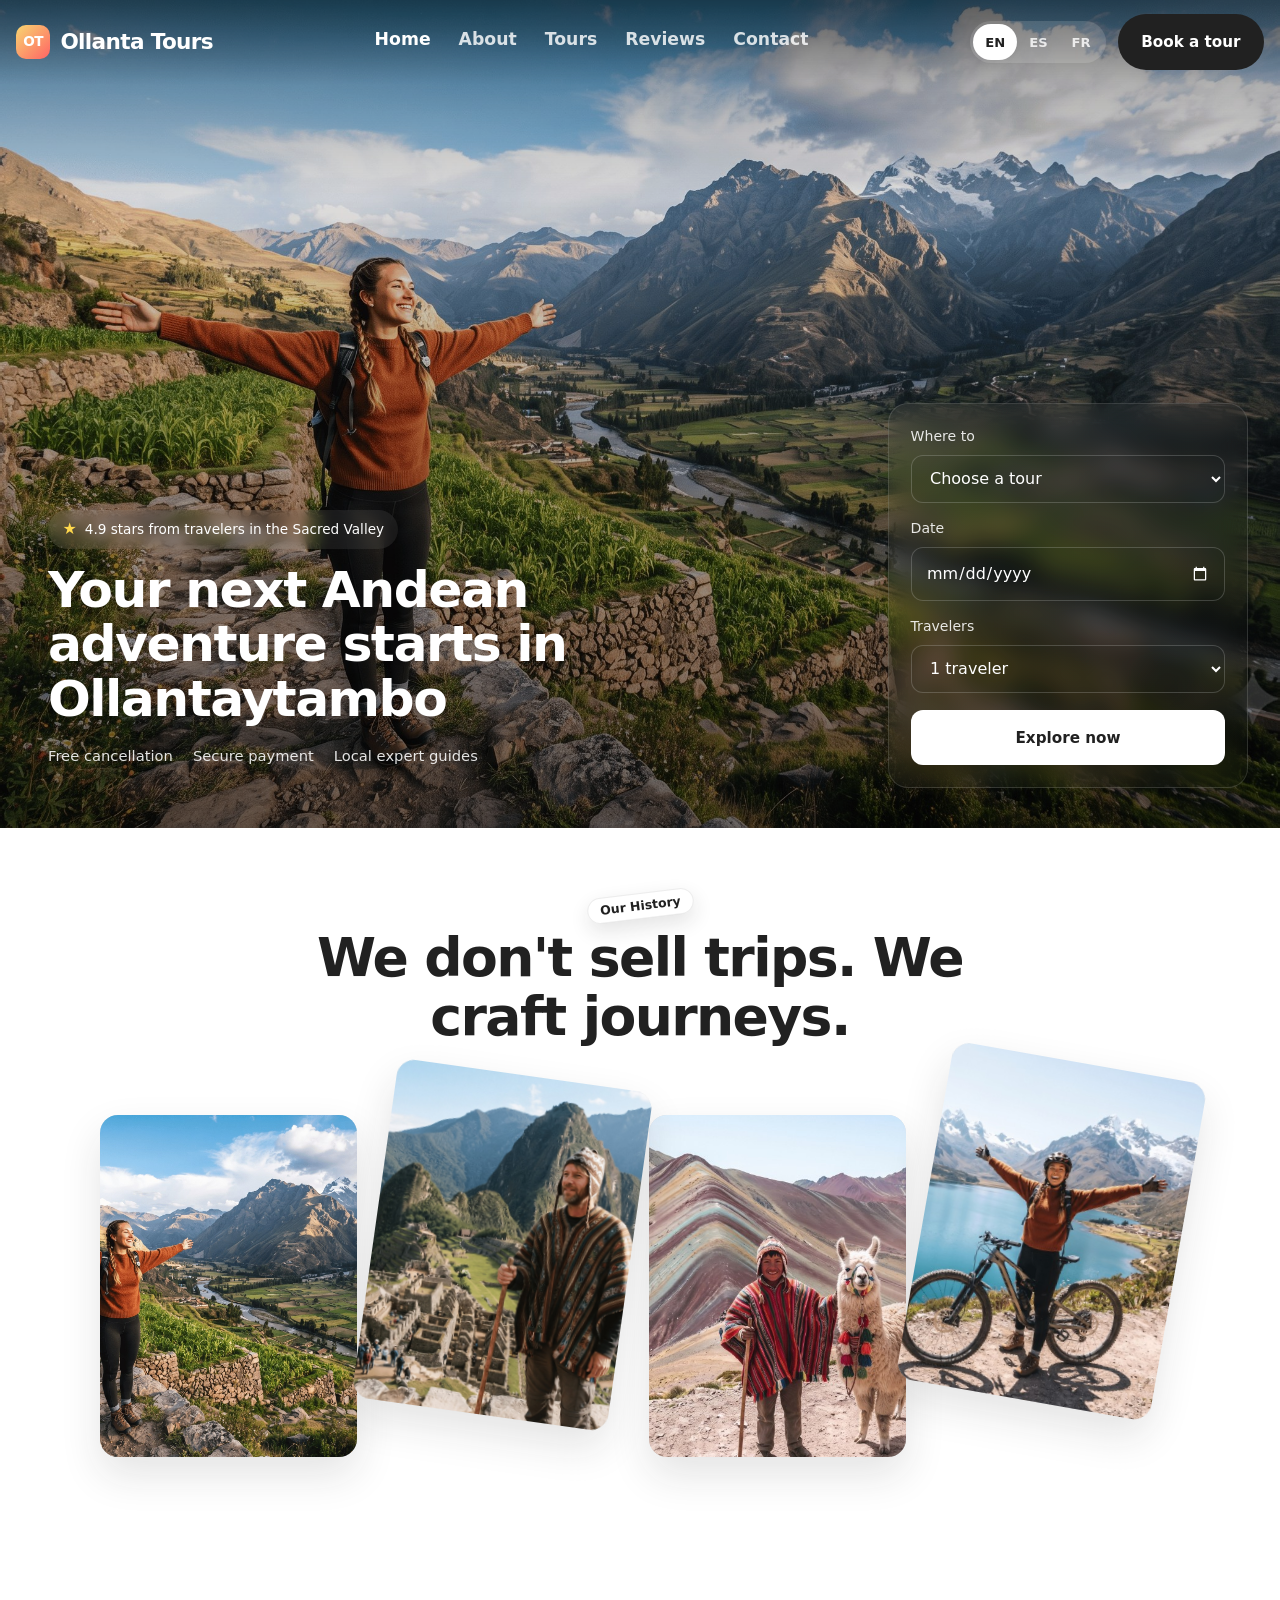
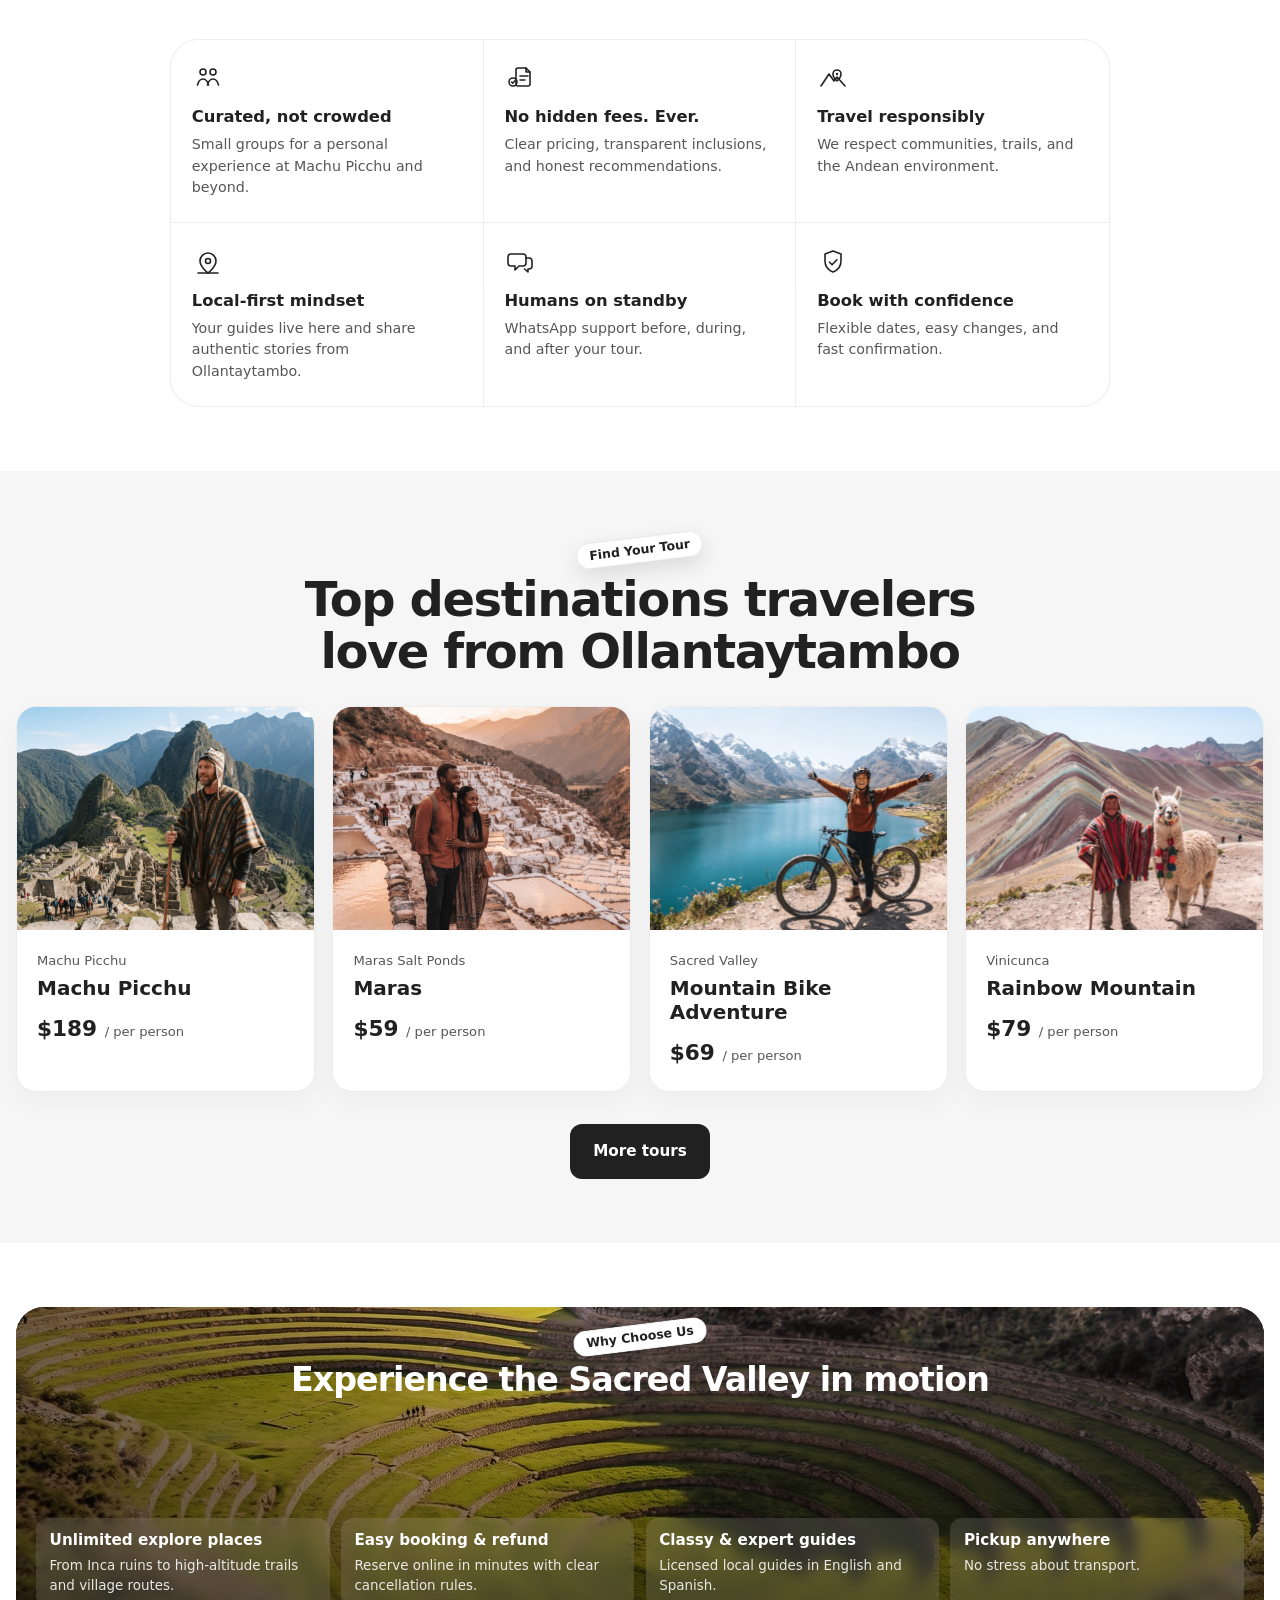
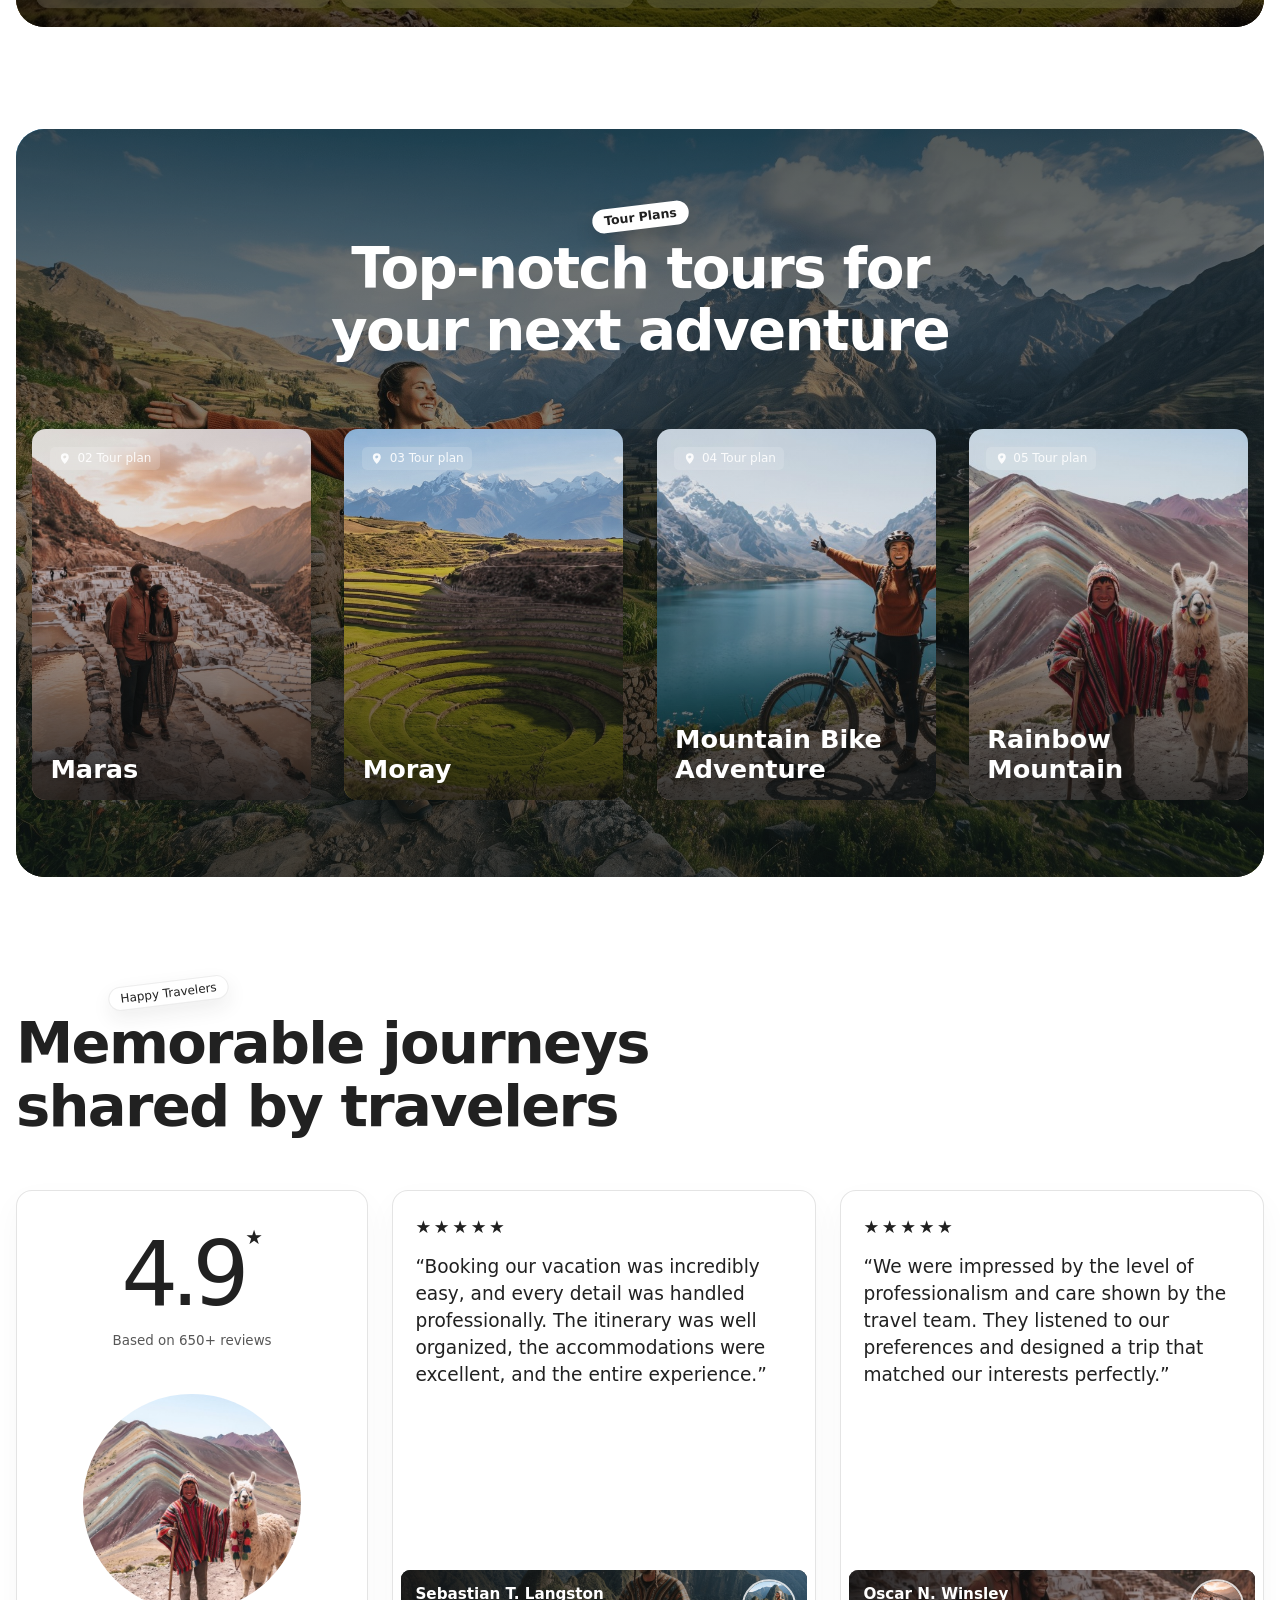
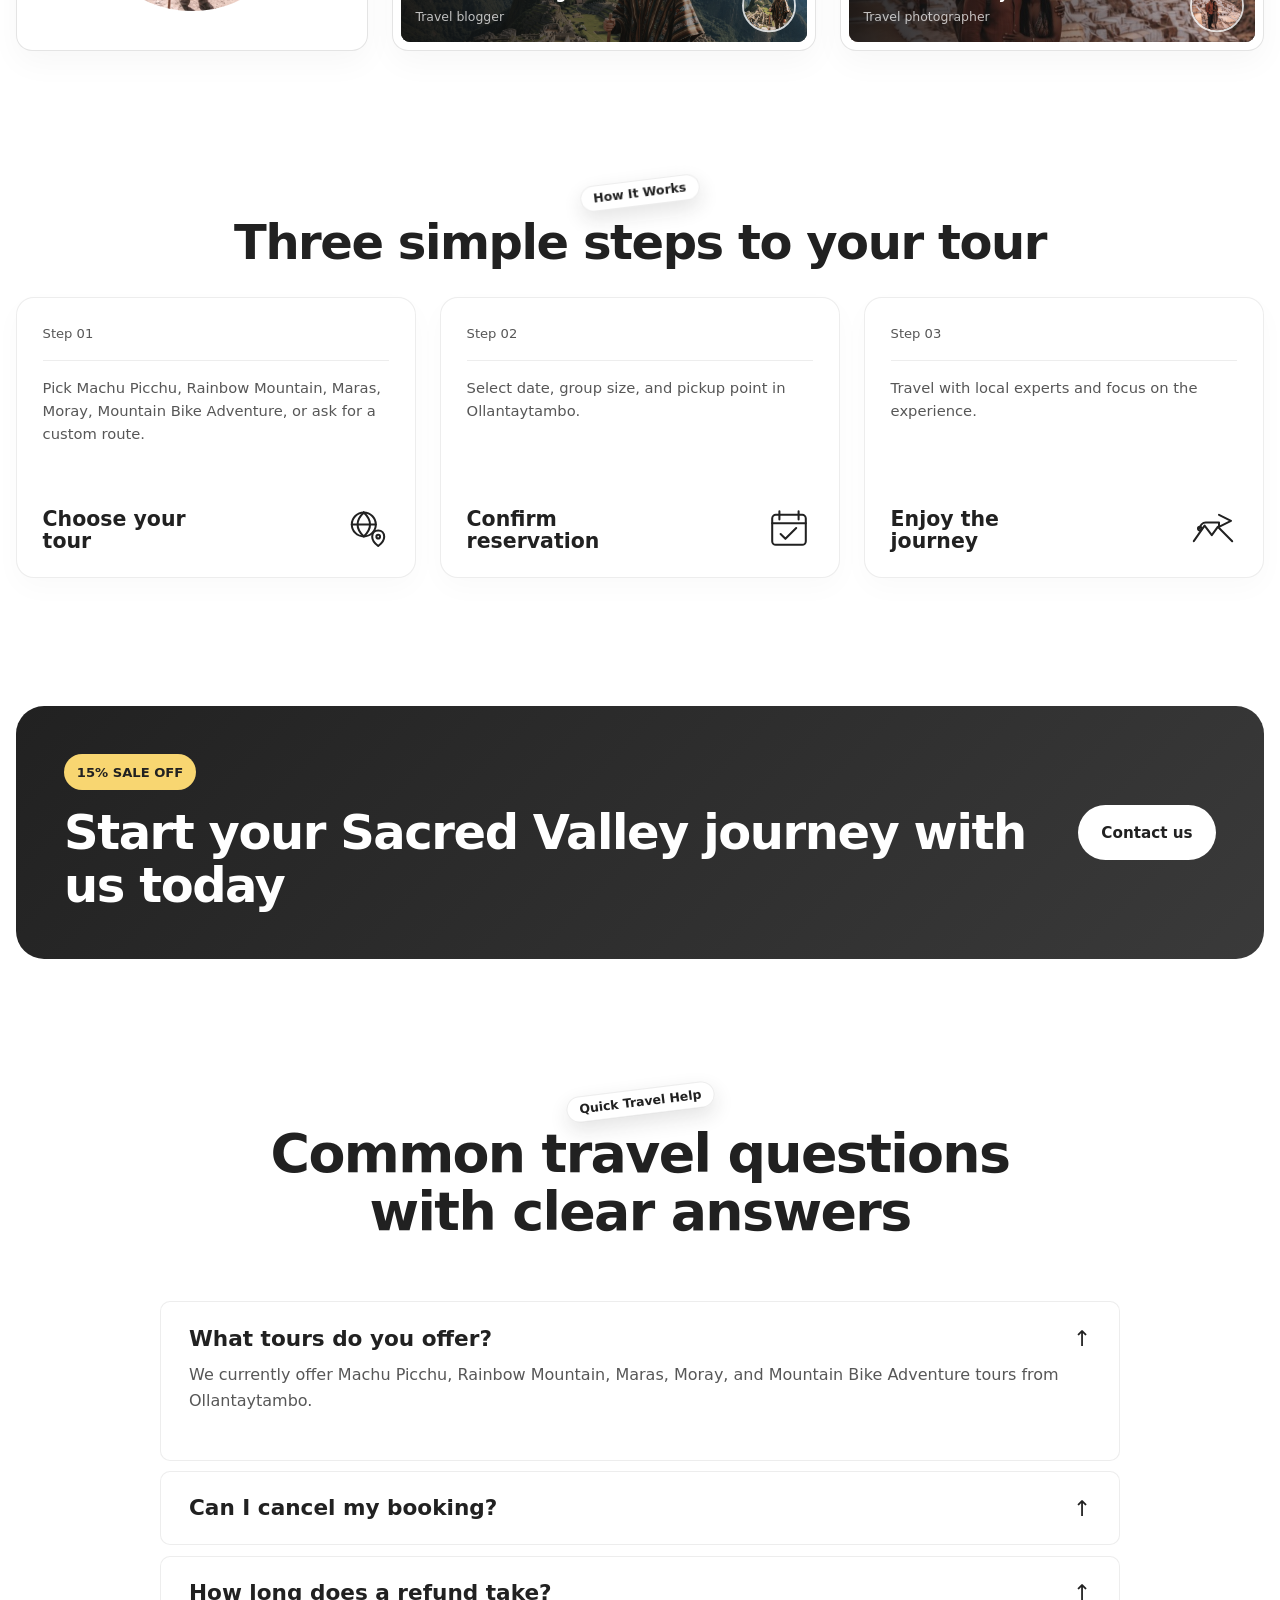
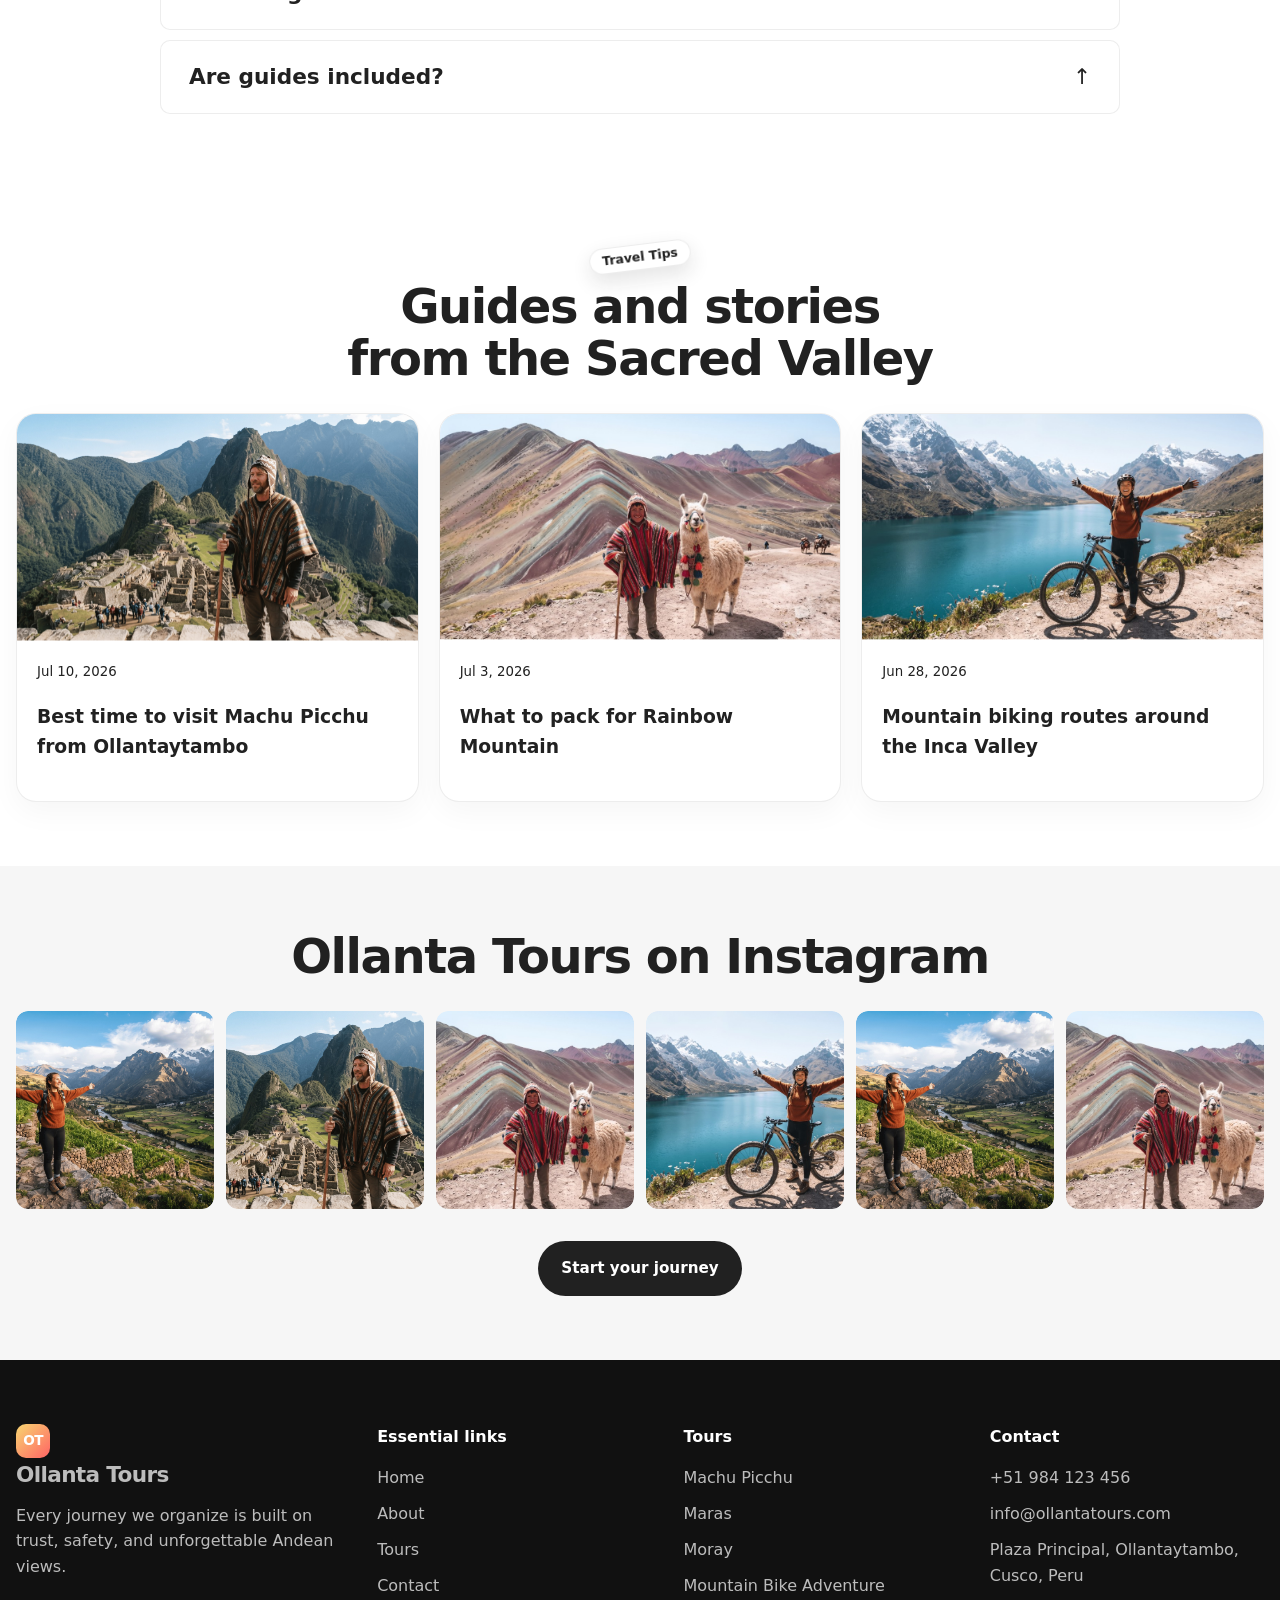
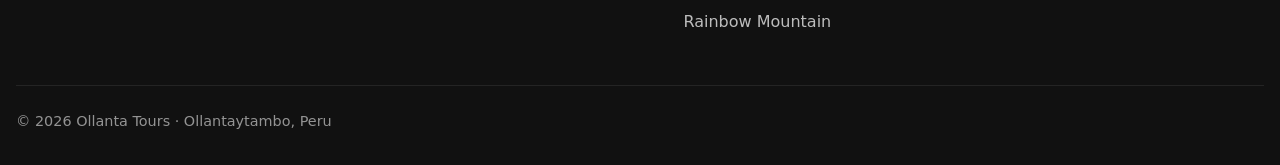
==== commit b672a3d9: "Add complete French localization. Support EN, ES, and FR across every page, dynamic content, metadat" ====
--- a/index.html
+++ b/index.html
@@ -6,9 +6,10 @@
     <meta name="theme-color" content="#ffffff" />
     <meta
       name="description"
+      data-i18n-content="meta.home.description"
       content="Ollanta Tours — Machu Picchu, Rainbow Mountain, and mountain bike adventures from Ollantaytambo, Peru."
     />
-    <title>Ollanta Tours — Sacred Valley Adventures</title>
+    <title data-i18n="meta.home.title">Ollanta Tours — Sacred Valley Adventures</title>
     <link rel="stylesheet" href="styles.css" />
   </head>
   <body data-page="home">
@@ -18,7 +19,7 @@
           <span class="logo-mark">OT</span>
           <span data-i18n="brand">Ollanta Tours</span>
         </a>
-        <nav class="nav-desktop" aria-label="Main">
+        <nav class="nav-desktop" aria-label="Main navigation" data-i18n-aria-label="a11y.mainNavigation">
           <a href="index.html" class="active" data-i18n="nav.home">Home</a>
           <a href="about.html" data-i18n="nav.about">About</a>
           <a href="destinations.html" data-i18n="nav.destinations">Tours</a>
@@ -26,15 +27,16 @@
           <a href="contact.html" data-i18n="nav.contact">Contact</a>
         </nav>
         <div class="header-actions">
-          <div class="lang-switch" aria-label="Language">
+          <div class="lang-switch" aria-label="Language" data-i18n-aria-label="a11y.language">
             <button type="button" data-lang="en">EN</button>
             <button type="button" data-lang="es">ES</button>
+            <button type="button" data-lang="fr">FR</button>
           </div>
           <a class="btn btn-primary btn-pill" href="destinations.html" data-i18n="nav.book">Book a tour</a>
-          <button class="nav-toggle" type="button" aria-label="Menu">☰</button>
+          <button class="nav-toggle" type="button" aria-label="Menu" data-i18n-aria-label="a11y.menu">☰</button>
         </div>
       </div>
-      <nav class="nav-mobile" aria-label="Mobile">
+      <nav class="nav-mobile" aria-label="Mobile navigation" data-i18n-aria-label="a11y.mobileNavigation">
         <a href="index.html" data-i18n="nav.home">Home</a>
         <a href="about.html" data-i18n="nav.about">About</a>
         <a href="destinations.html" data-i18n="nav.destinations">Tours</a>
@@ -53,6 +55,7 @@
                 class="hero-water-source"
                 src="assets/hero-main.png"
                 alt="Sacred Valley adventure in Ollantaytambo"
+                data-i18n-alt="images.hero"
               />
             </div>
             <div class="hero-overlay"></div>
@@ -97,22 +100,22 @@
           <div class="story-photos" data-story-photos>
             <figure class="story-photo" data-lift="0">
               <div class="story-photo-frame fx-shake">
-                <img src="assets/hero-main.png" alt="Sacred Valley" loading="lazy" />
+                <img src="assets/hero-main.png" alt="Sacred Valley" data-i18n-alt="images.sacredValley" loading="lazy" />
               </div>
             </figure>
             <figure class="story-photo story-photo-lift" data-lift="1">
               <div class="story-photo-frame fx-shake">
-                <img src="assets/machu-picchu.jpg" alt="Machu Picchu" loading="lazy" />
+                <img src="assets/machu-picchu.jpg" alt="Machu Picchu" data-i18n-alt="tours.machu-picchu.name" loading="lazy" />
               </div>
             </figure>
             <figure class="story-photo" data-lift="2">
               <div class="story-photo-frame fx-shake">
-                <img src="assets/rainbow-mountain.png" alt="Rainbow Mountain" loading="lazy" />
+                <img src="assets/rainbow-mountain.png" alt="Rainbow Mountain" data-i18n-alt="tours.rainbow-mountain.name" loading="lazy" />
               </div>
             </figure>
             <figure class="story-photo story-photo-lift" data-lift="3">
               <div class="story-photo-frame fx-shake">
-                <img class="story-photo-bike" src="assets/mountain-bike.png" alt="Mountain bike" loading="lazy" />
+                <img class="story-photo-bike" src="assets/mountain-bike.png" alt="Mountain bike" data-i18n-alt="tours.mountain-bike.name" loading="lazy" />
               </div>
             </figure>
           </div>
@@ -220,6 +223,7 @@
               class="hero-water-source"
               src="assets/moray.jpg"
               alt="Moray terraces"
+              data-i18n-alt="images.morayTerraces"
             />
             <div class="feature-banner-overlay"></div>
             <div class="feature-banner-content">
@@ -257,7 +261,7 @@
             <p class="tour-plans-badge" data-i18n="plan.eyebrow">tour plans</p>
             <h2 class="section-title" data-i18n="plan.title">Top-notch tours for your next adventure</h2>
           </div>
-          <div class="tour-plans-marquee" data-tour-plans aria-label="Tour plans"></div>
+          <div class="tour-plans-marquee" data-tour-plans aria-label="Tour plans" data-i18n-aria-label="plan.eyebrow"></div>
         </div>
       </section>
 
--- a/styles.css
+++ b/styles.css
@@ -1987,6 +1987,32 @@
   }
 }
 
+@media (max-width: 1200px) {
+  .header-inner {
+    gap: 0.65rem;
+  }
+
+  .nav-desktop {
+    gap: 1rem;
+  }
+
+  .nav-desktop a {
+    font-size: 0.95rem;
+  }
+
+  .header-actions {
+    gap: 0.5rem;
+  }
+
+  .header-actions .btn {
+    padding-inline: 1rem;
+  }
+
+  .lang-switch button {
+    padding-inline: 0.58rem;
+  }
+}
+
 @media (max-width: 1024px) {
   .card-grid-3,
   .feature-grid,
@@ -2167,3 +2193,37 @@
     grid-template-columns: repeat(2, minmax(0, 1fr));
   }
 }
+
+@media (max-width: 430px) {
+  .header-inner,
+  .header-actions {
+    gap: 0.35rem;
+  }
+
+  .logo {
+    gap: 0.4rem;
+    font-size: 1.05rem;
+  }
+
+  .logo-mark {
+    width: 29px;
+    height: 29px;
+    border-radius: 8px;
+    font-size: 0.72rem;
+  }
+
+  .lang-switch {
+    padding: 0.12rem;
+  }
+
+  .lang-switch button,
+  .site-header.scrolled .lang-switch button {
+    padding: 0.32rem 0.42rem;
+    font-size: 0.7rem;
+  }
+
+  .nav-toggle {
+    width: 38px;
+    height: 38px;
+  }
+}
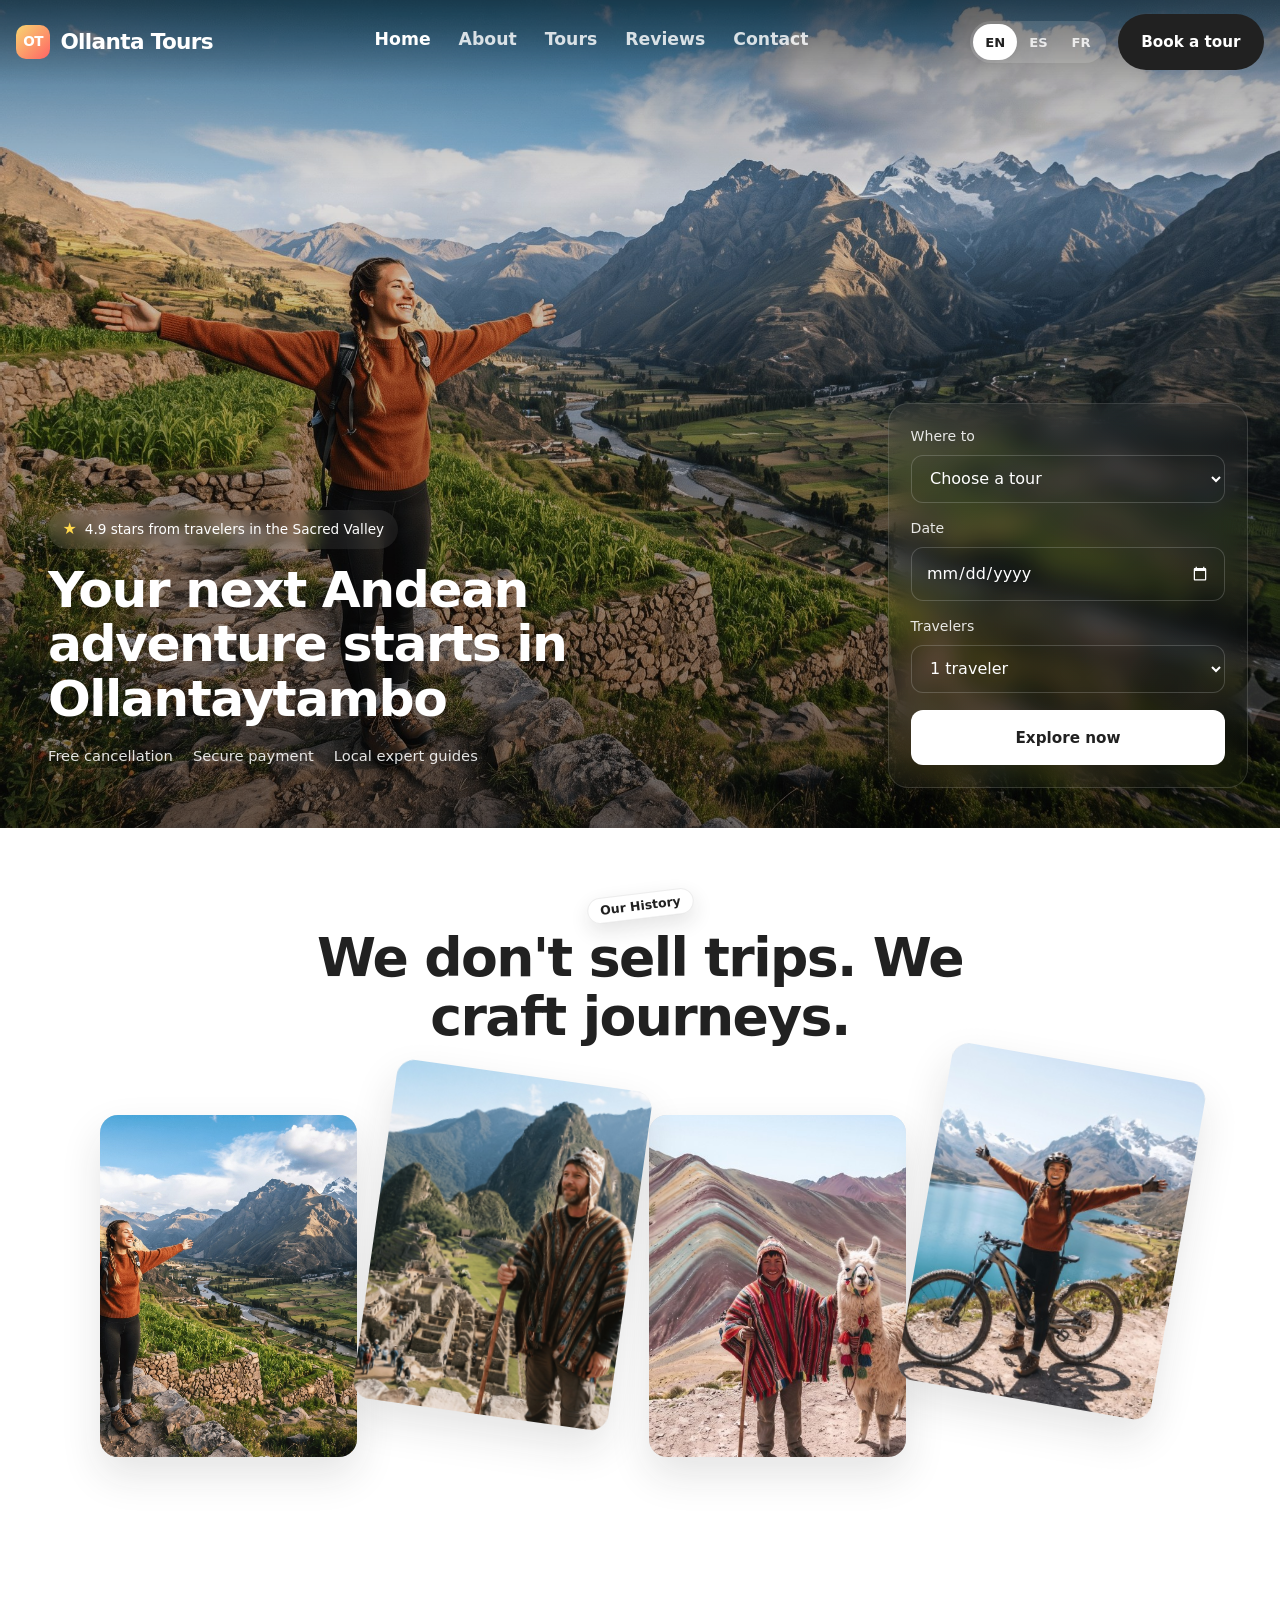
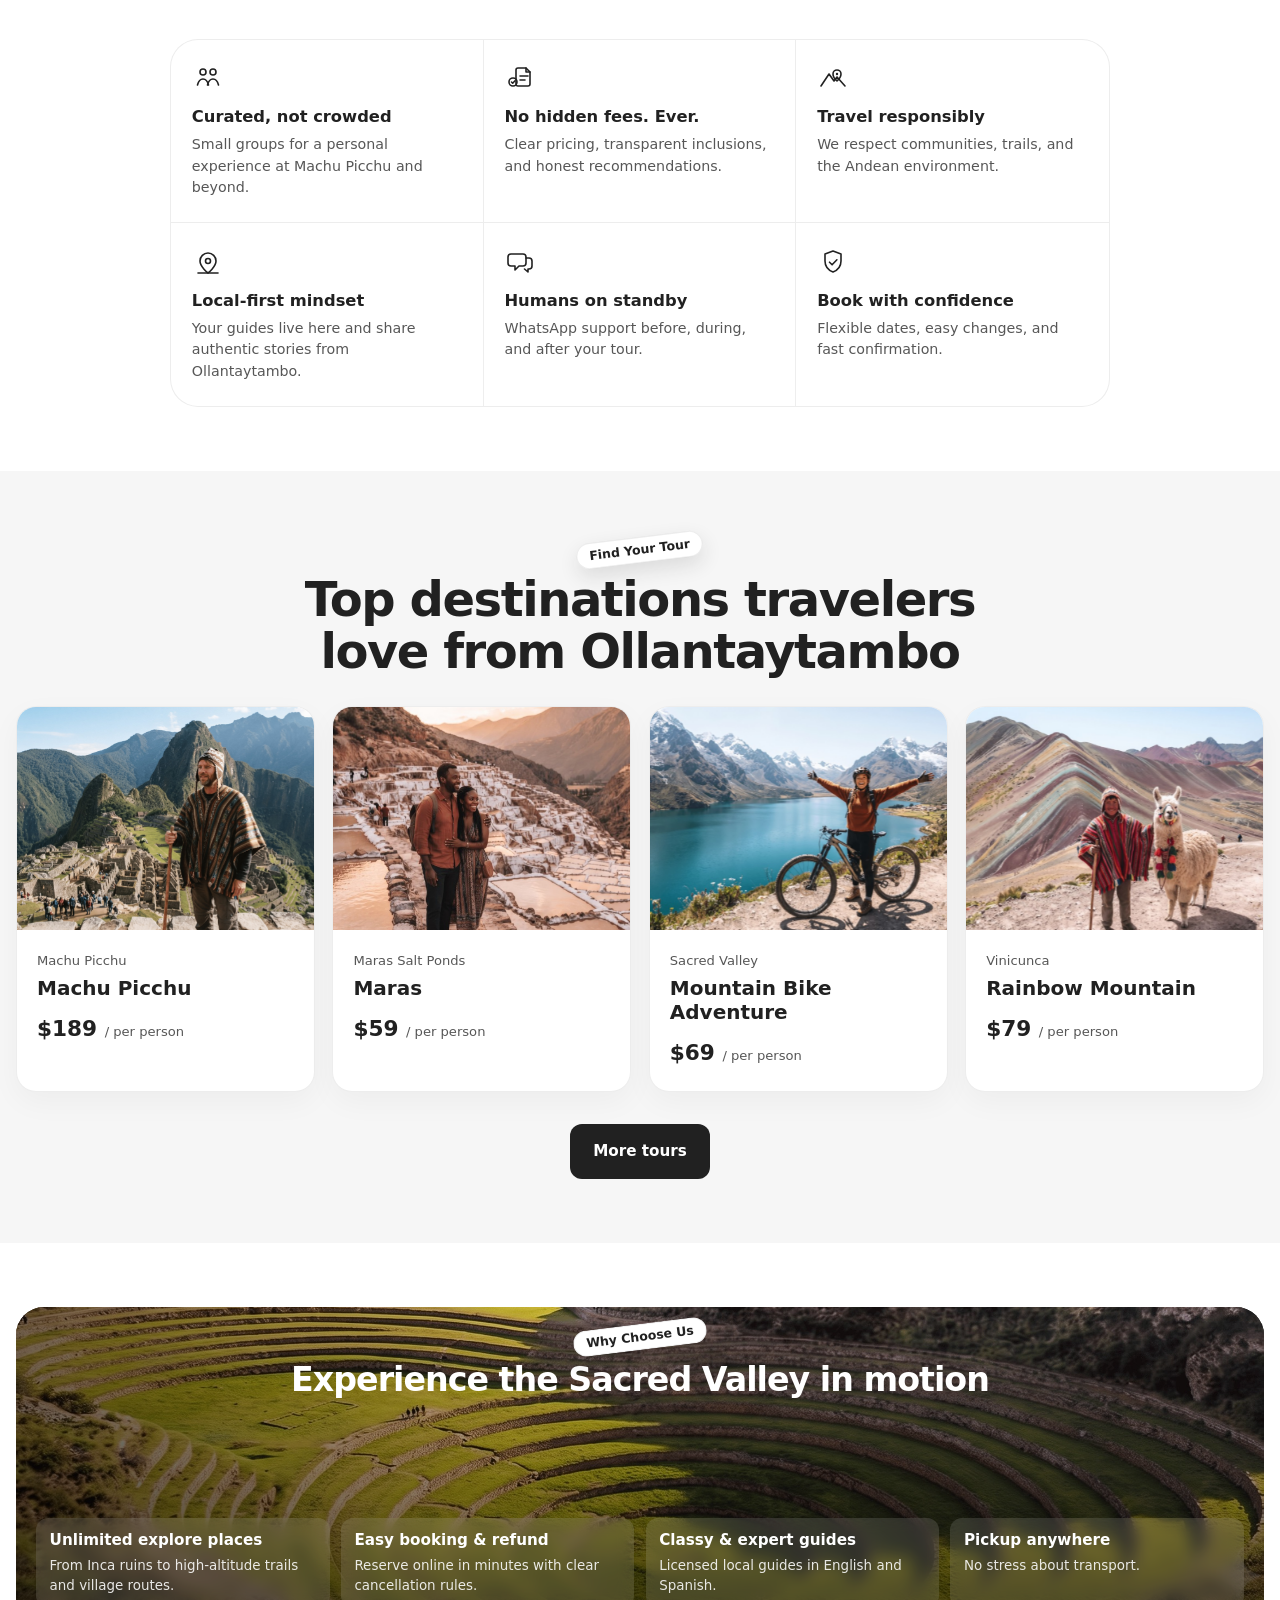
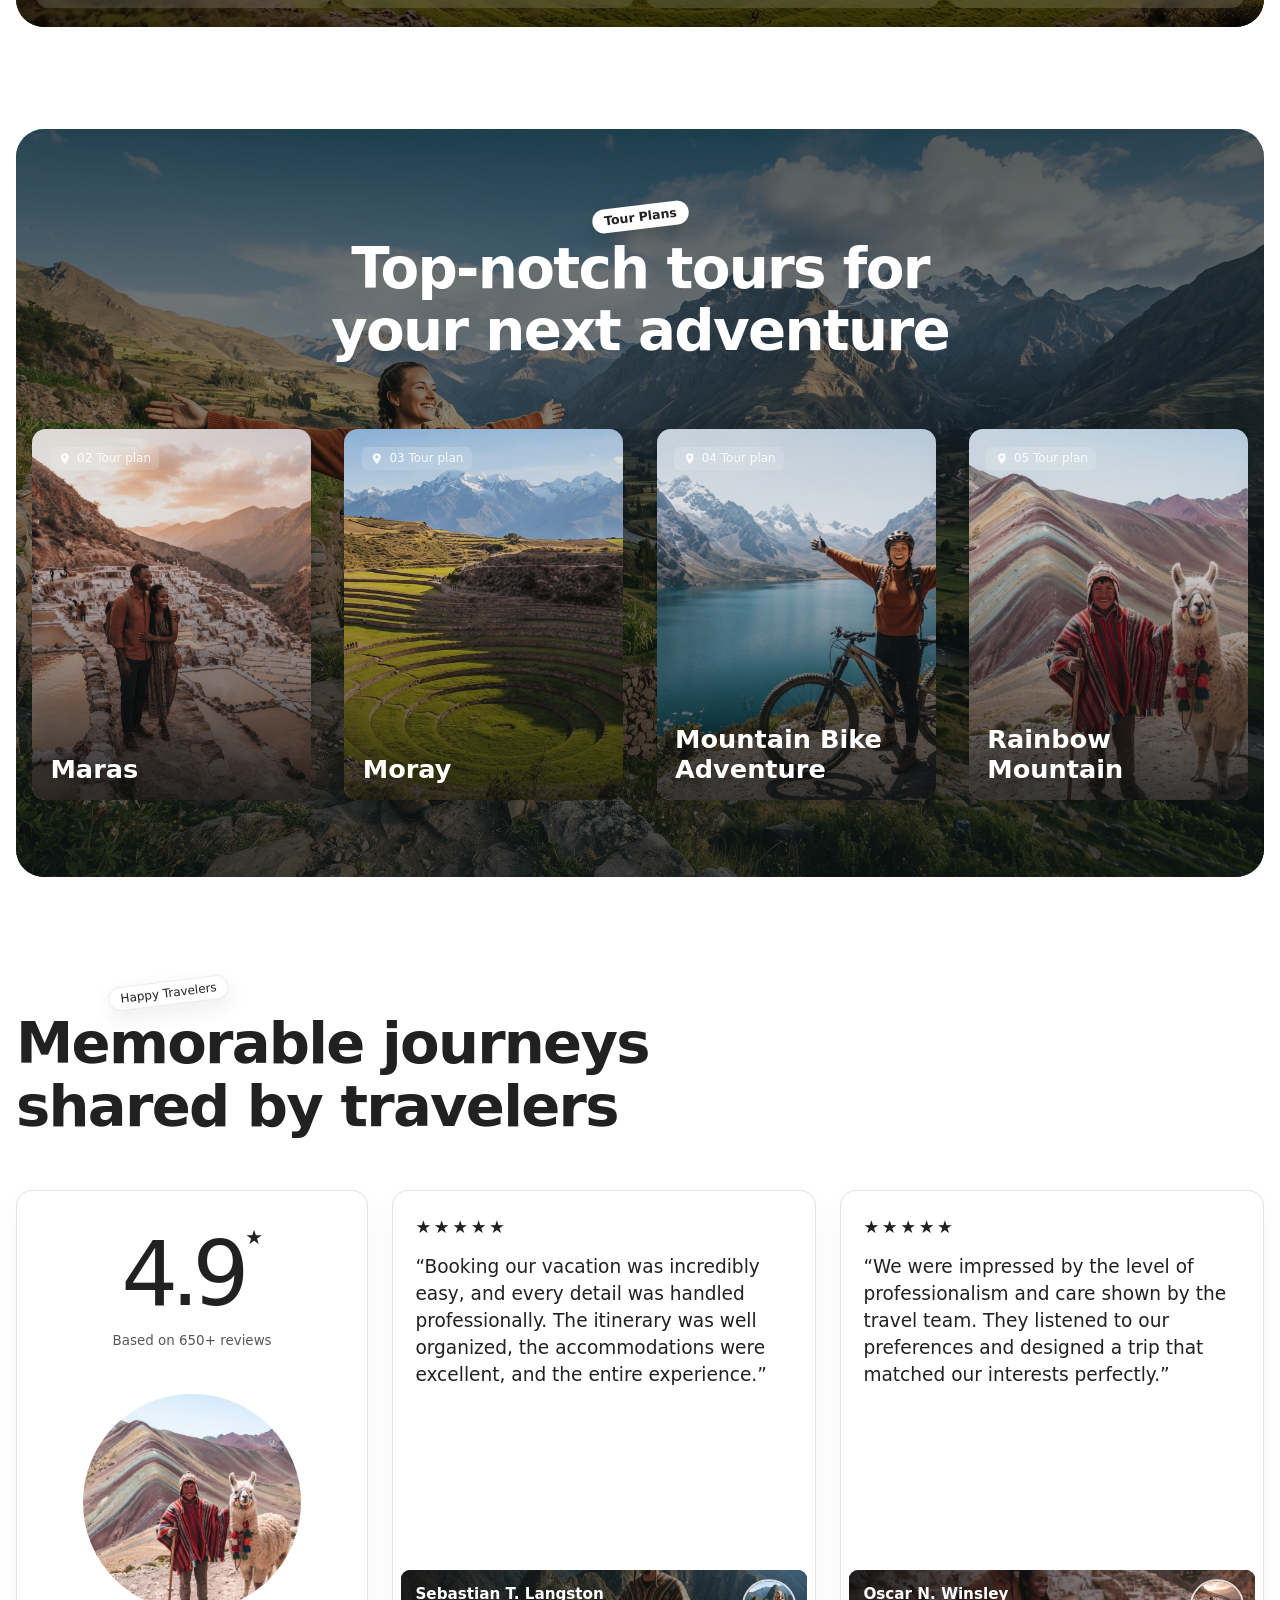
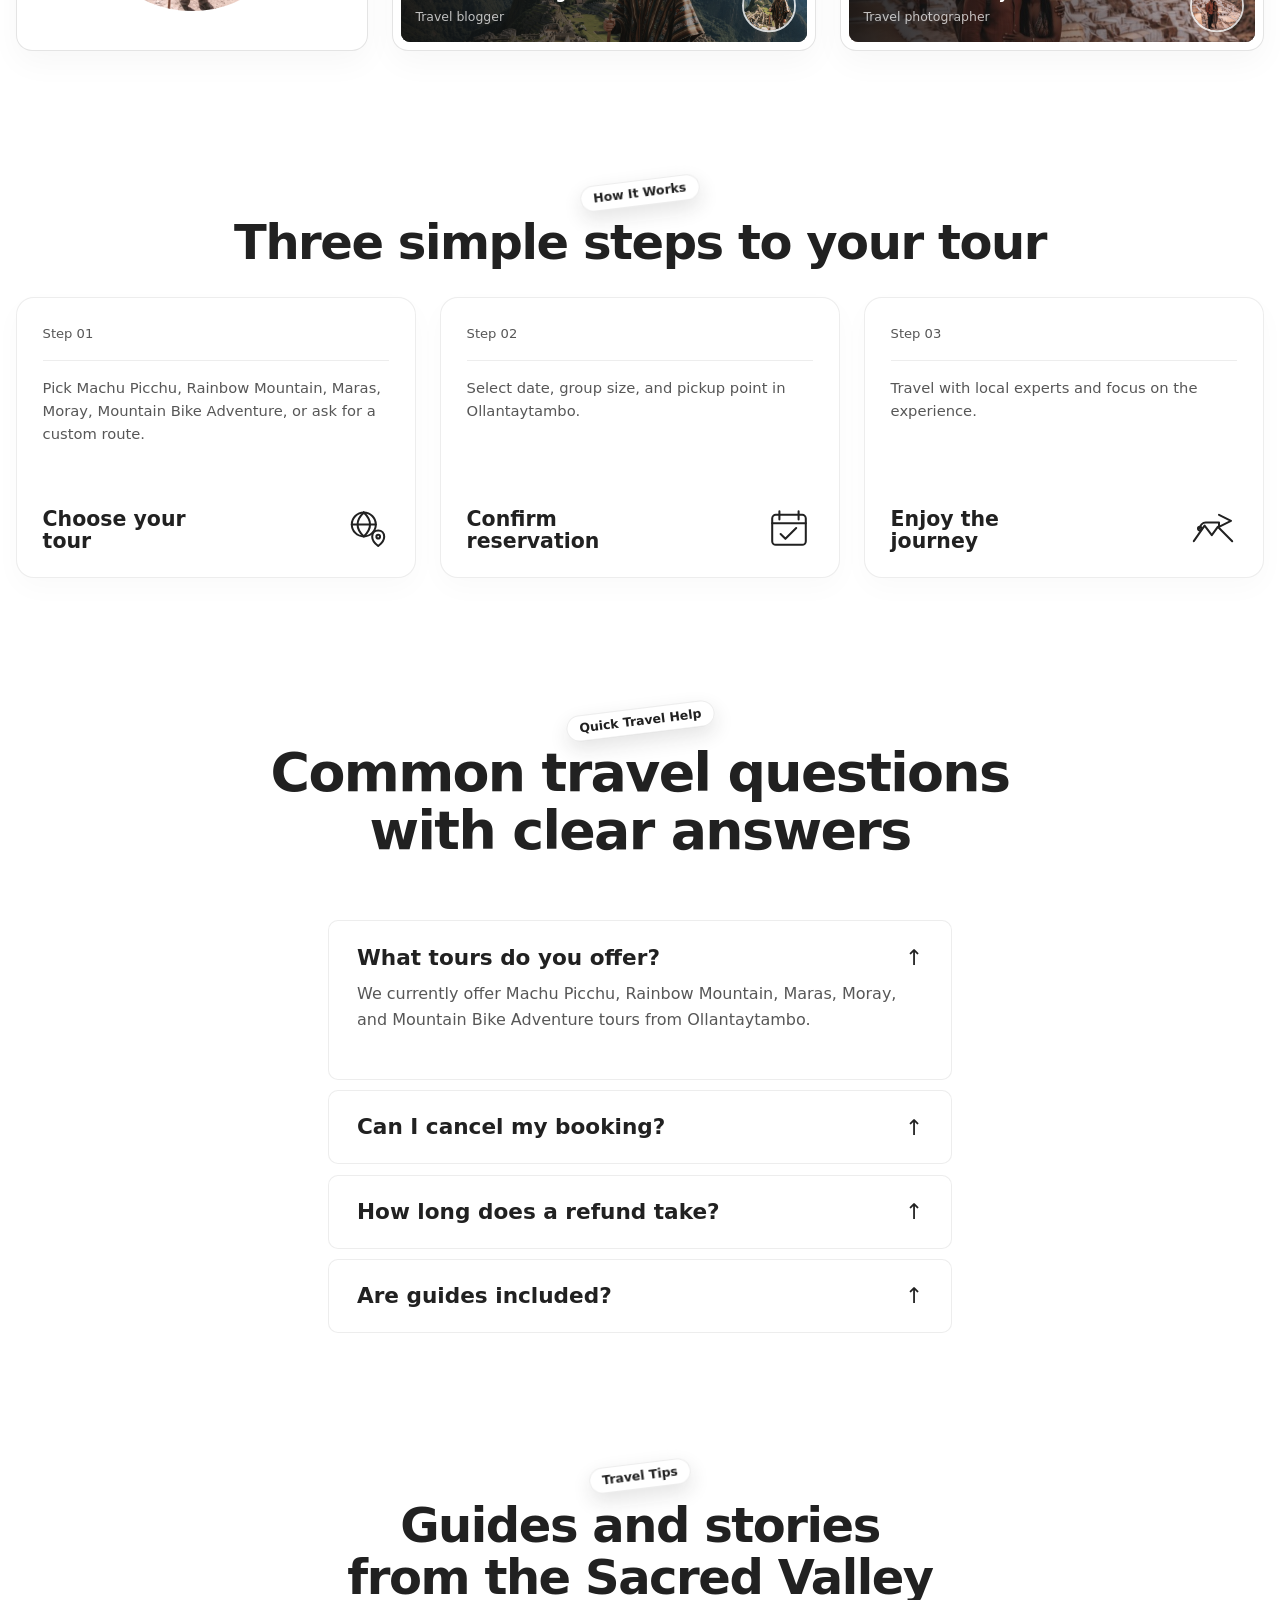
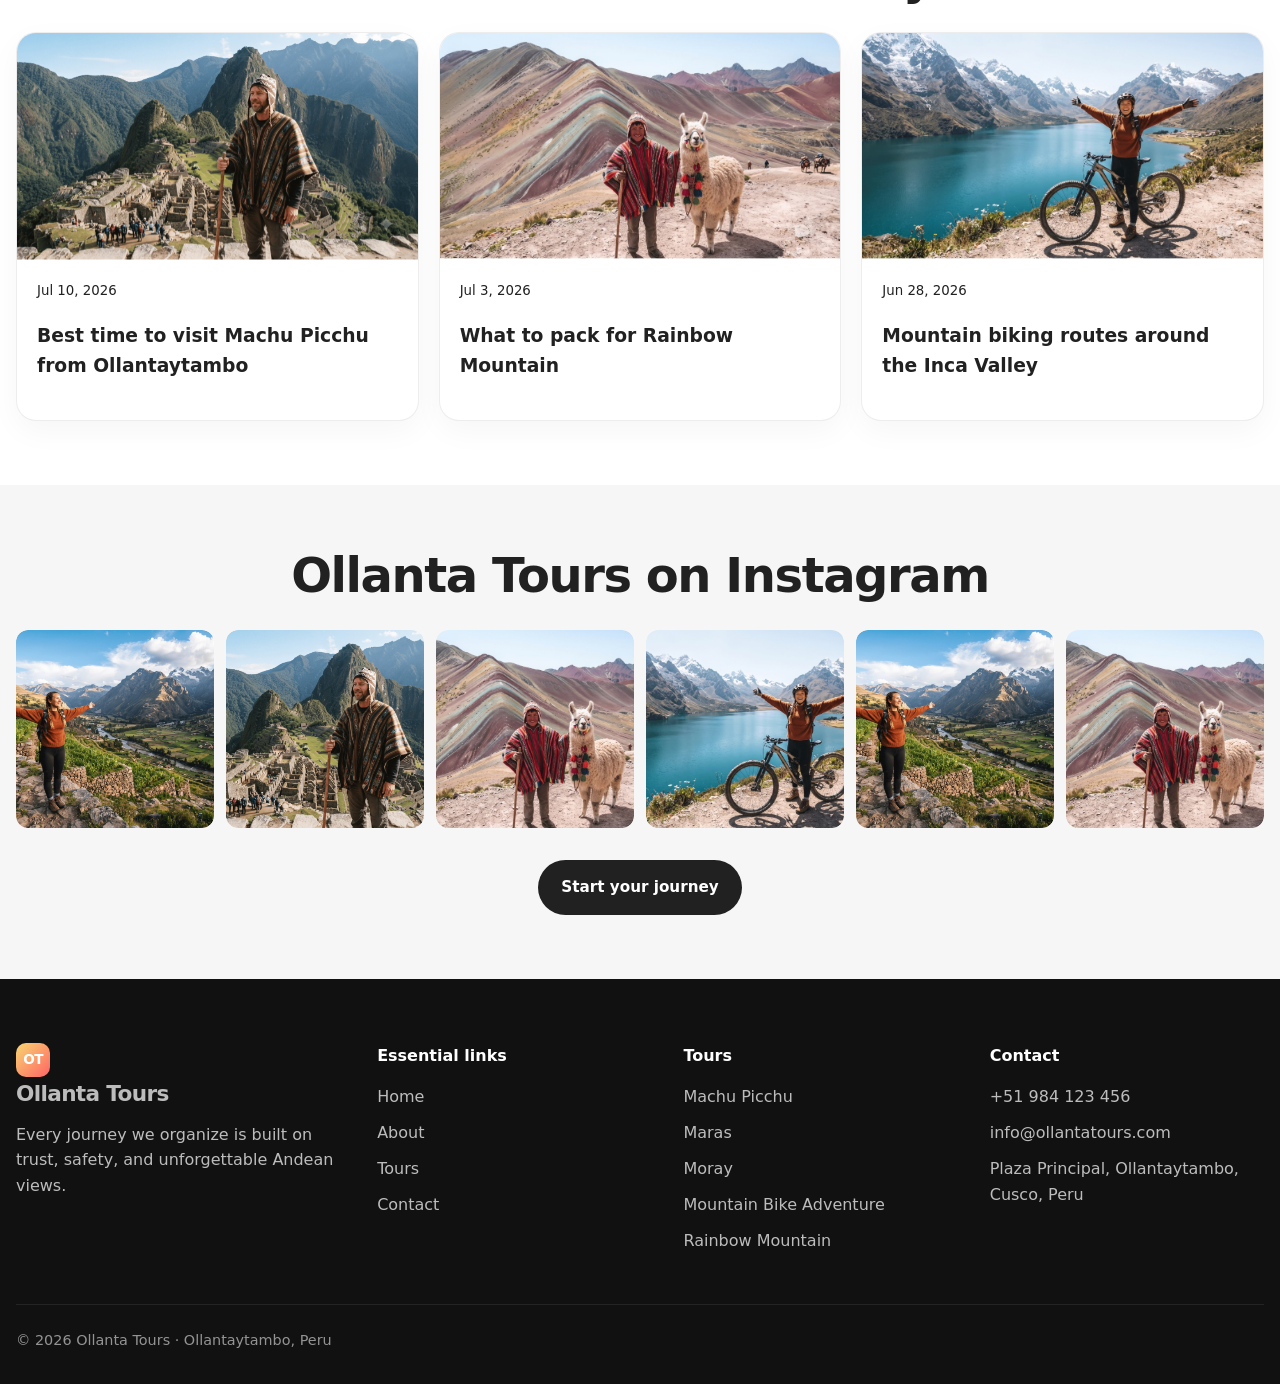
==== commit 2e4805a6: "Simplify the homepage conversion sections. Remove the promotional CTA and narrow the centered FAQ li" ====
--- a/index.html
+++ b/index.html
@@ -366,16 +366,6 @@
         </div>
       </section>
 
-      <section class="section">
-        <div class="container cta-banner">
-          <div>
-            <span class="sale-badge" data-i18n="cta.badge">15% SALE OFF</span>
-            <h2 class="section-title" style="color: white; margin-top: 1rem" data-i18n="cta.title">Start your Sacred Valley journey with us today</h2>
-          </div>
-          <a class="btn btn-light btn-pill" href="contact.html" data-i18n="cta.button">Contact us</a>
-        </div>
-      </section>
-
       <section class="section faq-section">
         <div class="container">
           <div class="section-head faq-head reveal">
--- a/styles.css
+++ b/styles.css
@@ -1446,27 +1446,6 @@
   }
 }
 
-.cta-banner {
-  border-radius: var(--radius-lg);
-  padding: 3rem;
-  background: linear-gradient(135deg, #212121, #3a3a3a);
-  color: var(--white);
-  display: grid;
-  grid-template-columns: 1fr auto;
-  gap: 2rem;
-  align-items: center;
-}
-
-.sale-badge {
-  display: inline-block;
-  padding: 0.45rem 0.8rem;
-  border-radius: var(--radius-pill);
-  background: var(--gold);
-  color: var(--text);
-  font-size: 0.82rem;
-  font-weight: 700;
-}
-
 .steps-section {
   background: var(--white);
 }
@@ -1544,7 +1523,7 @@
 .faq-list {
   display: grid;
   gap: 0.65rem;
-  width: min(100%, 75vw, 1400px);
+  width: min(50%, 700px);
   margin-inline: auto;
 }
 
@@ -2091,8 +2070,7 @@
   .contact-grid,
   .footer-grid,
   .detail-layout,
-  .story-grid,
-  .cta-banner {
+  .story-grid {
     grid-template-columns: 1fr;
   }
 
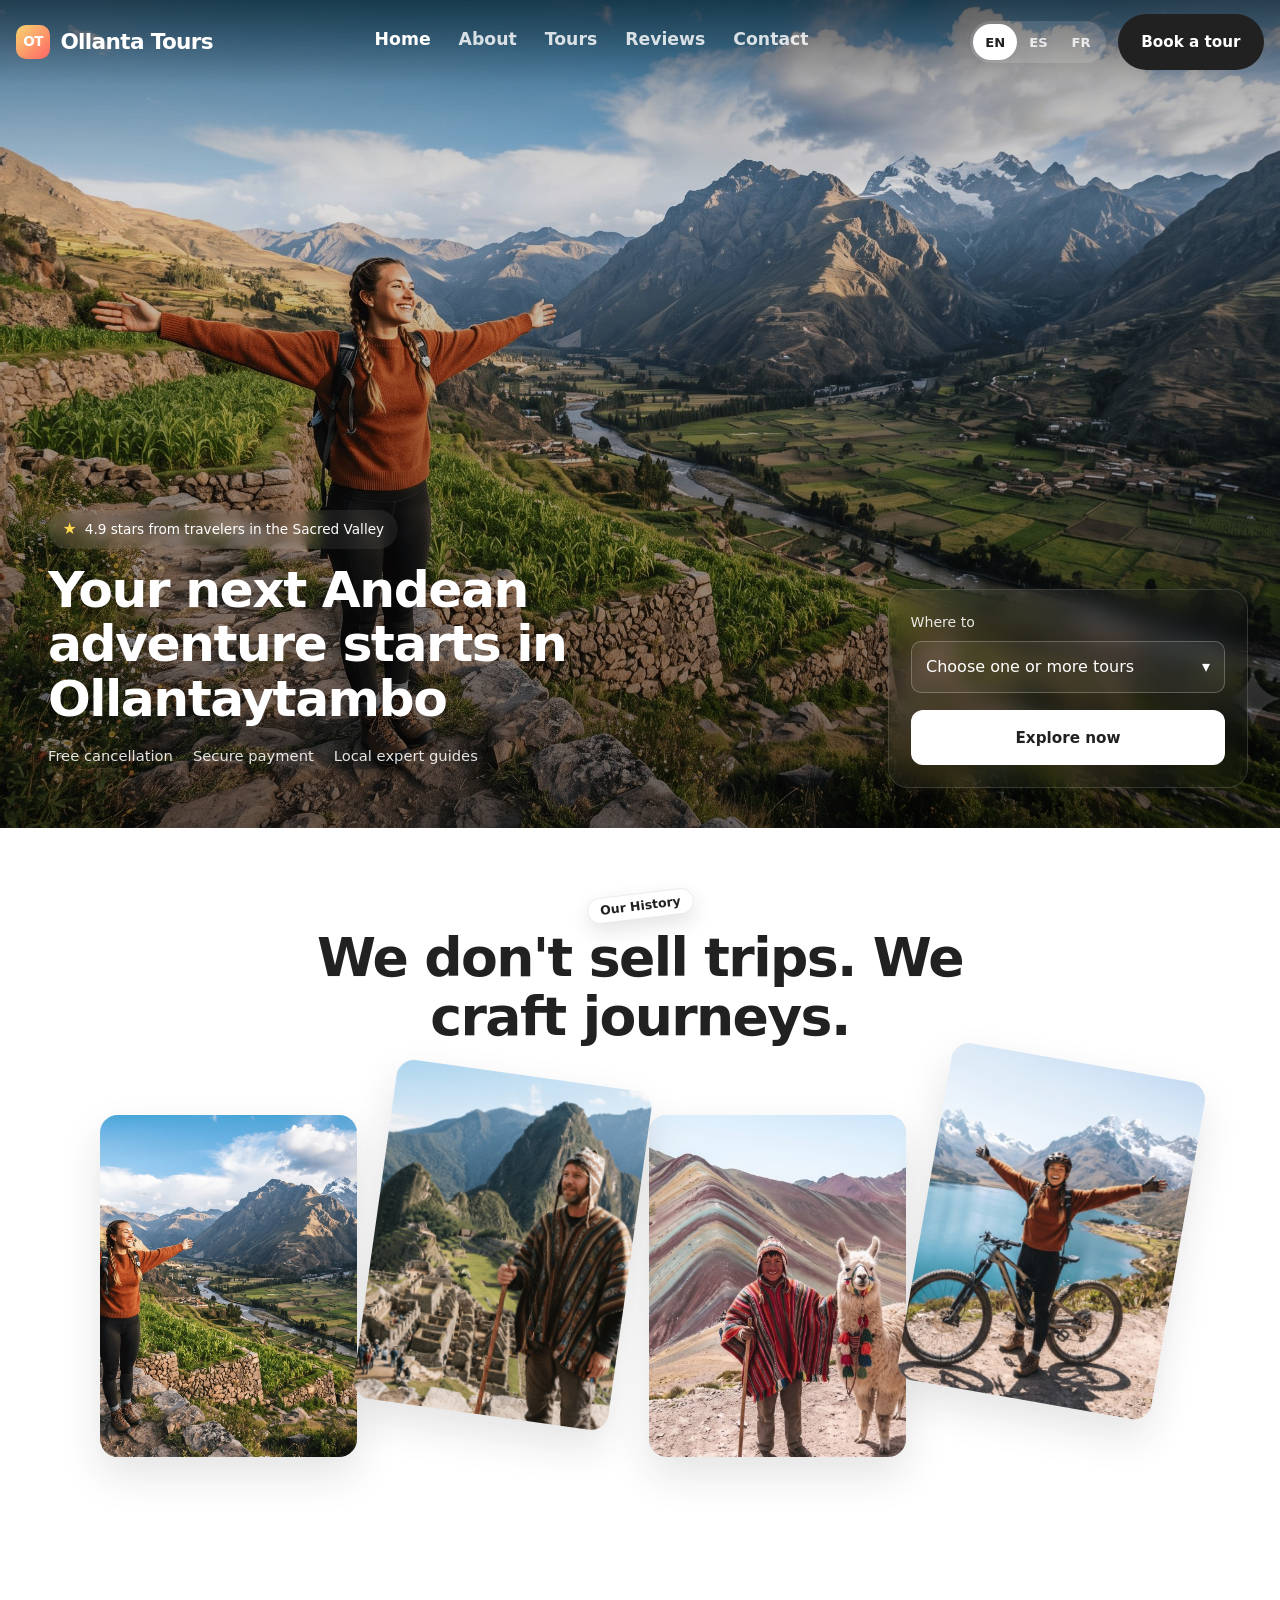
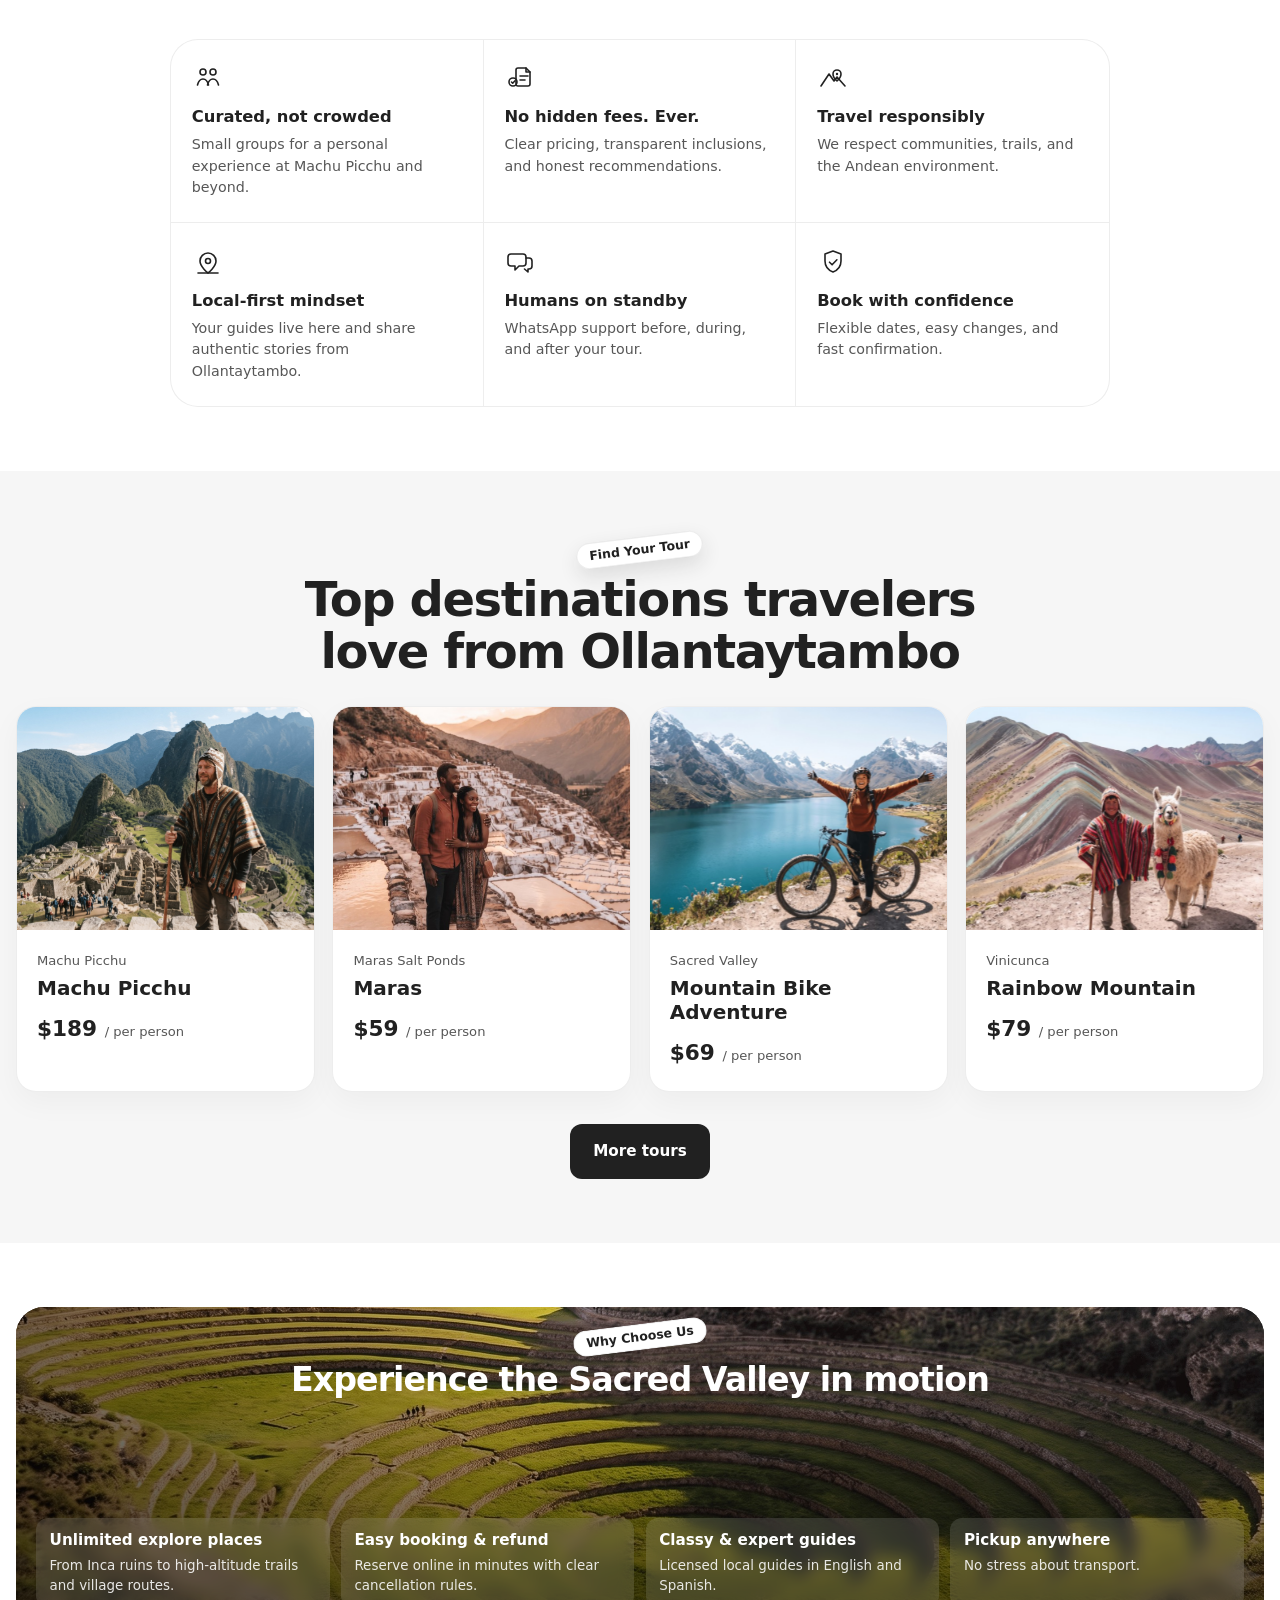
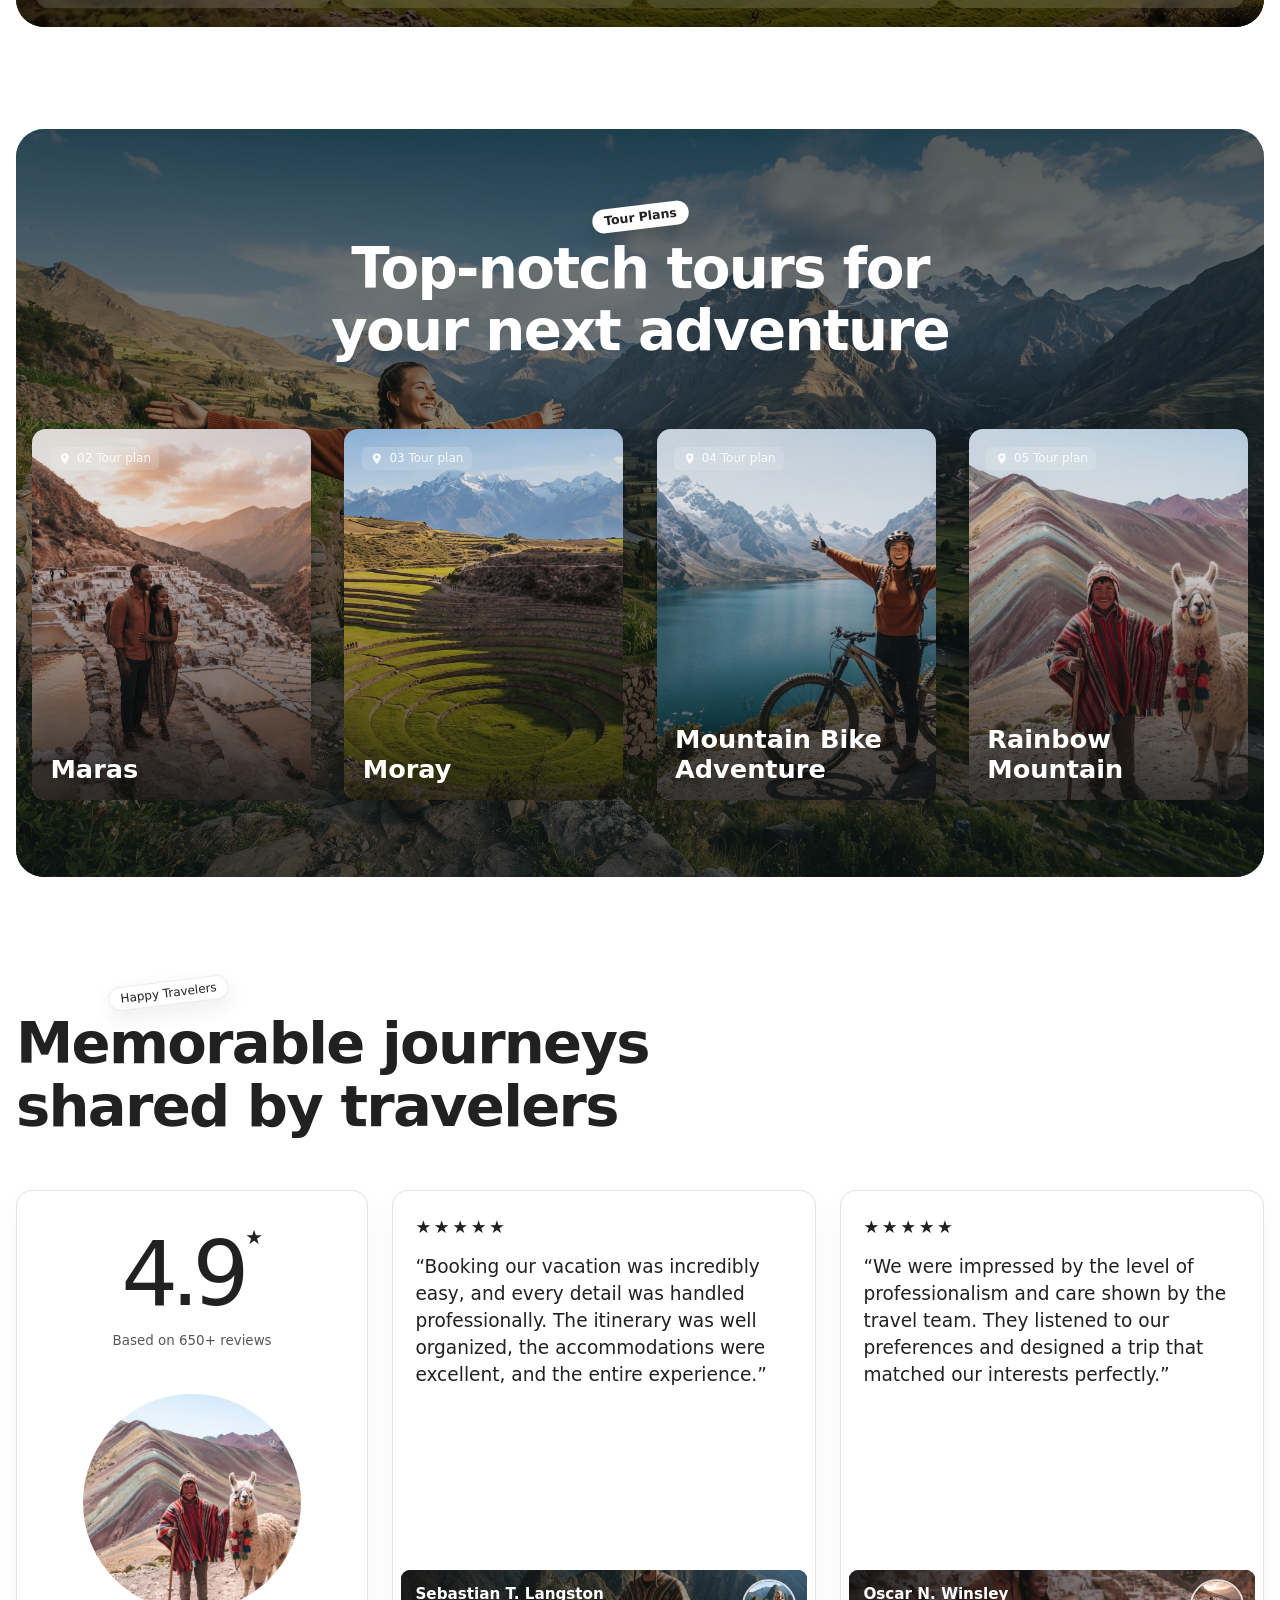
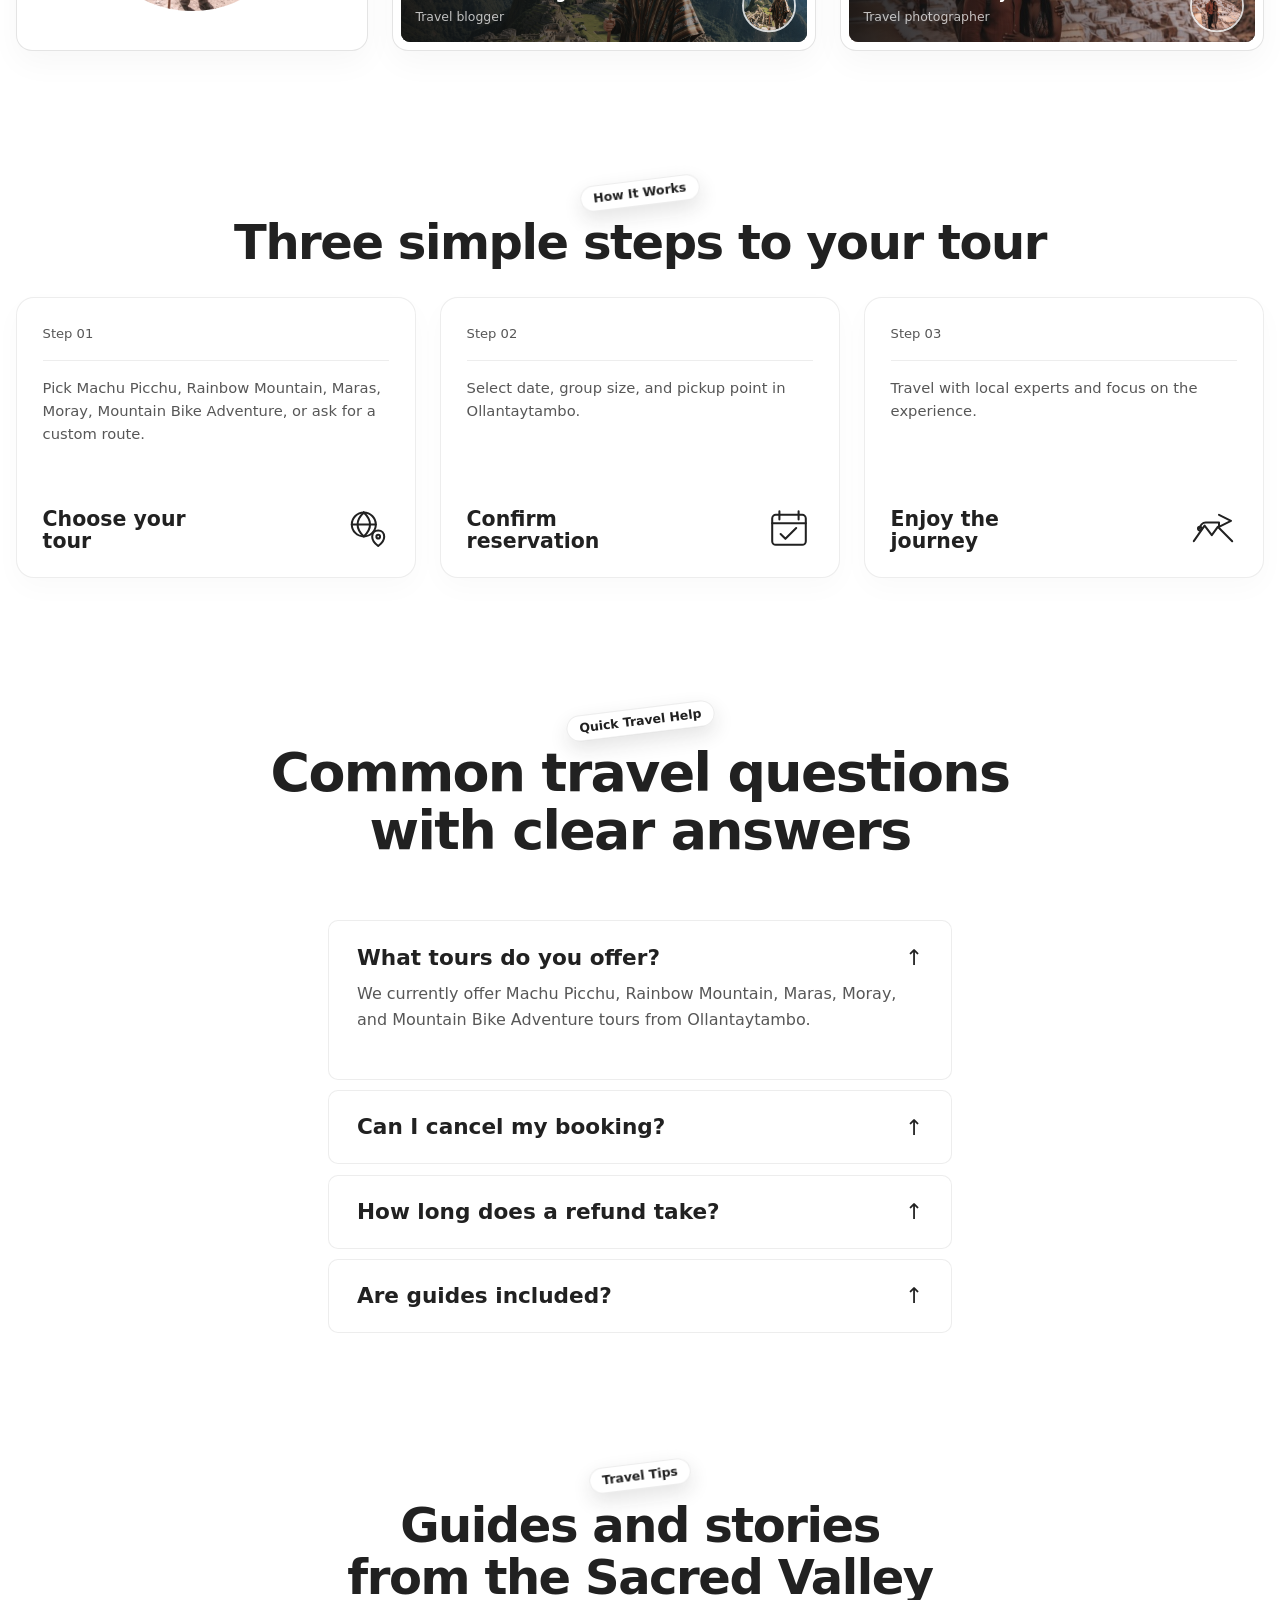
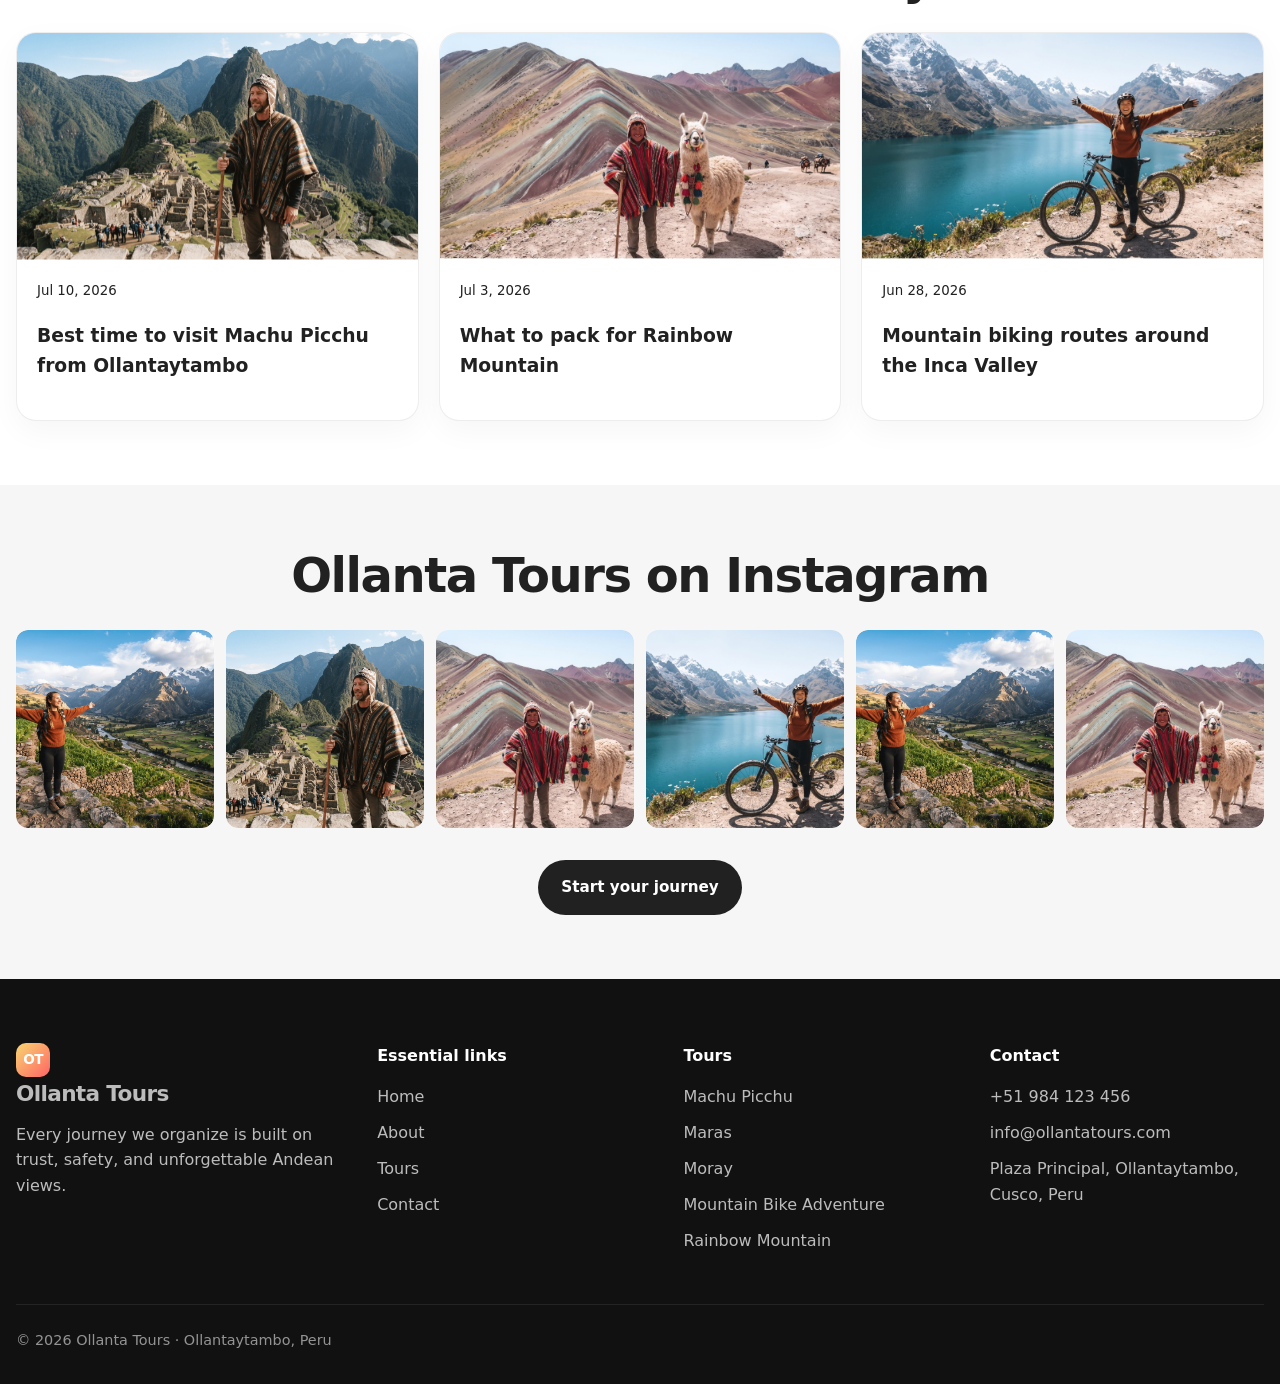
==== commit 46757209: "Support multi-tour bookings with flexible dates. Co-authored-by: Cursor <cursoragent@cursor.com>" ====
--- a/index.html
+++ b/index.html
@@ -32,7 +32,7 @@
             <button type="button" data-lang="es">ES</button>
             <button type="button" data-lang="fr">FR</button>
           </div>
-          <a class="btn btn-primary btn-pill" href="destinations.html" data-i18n="nav.book">Book a tour</a>
+          <a class="btn btn-primary btn-pill" href="contact.html#booking" data-i18n="nav.book">Book a tour</a>
           <button class="nav-toggle" type="button" aria-label="Menu" data-i18n-aria-label="a11y.menu">☰</button>
         </div>
       </div>
@@ -71,15 +71,7 @@
                 <div class="hero-booking-grid">
                   <div>
                     <label for="hero-tour" data-i18n="hero.whereTo">Where to</label>
-                    <select id="hero-tour" data-tour-select name="tour"></select>
-                  </div>
-                  <div>
-                    <label for="hero-date" data-i18n="hero.date">Date</label>
-                    <input id="hero-date" type="date" name="date" required />
-                  </div>
-                  <div>
-                    <label for="hero-travelers" data-i18n="hero.travelers">Travelers</label>
-                    <select id="hero-travelers" data-travelers-select name="travelers"></select>
+                    <select id="hero-tour" data-tour-select data-multi-tour name="tours" multiple></select>
                   </div>
                 </div>
                 <button class="btn btn-light" type="submit" data-i18n="hero.explore">
--- a/styles.css
+++ b/styles.css
@@ -1743,6 +1743,200 @@
   resize: vertical;
 }
 
+.tour-multi {
+  position: relative;
+  margin-top: 0.35rem;
+}
+
+.tour-multi-button {
+  display: flex;
+  width: 100%;
+  min-height: 48px;
+  align-items: center;
+  justify-content: space-between;
+  gap: 0.75rem;
+  padding: 0.75rem 0.9rem;
+  border: 1px solid var(--border);
+  border-radius: 10px;
+  background: var(--white);
+  color: var(--text);
+  text-align: left;
+  cursor: pointer;
+}
+
+.tour-multi-button:focus-visible,
+.tour-multi-button[aria-invalid="true"] {
+  outline: none;
+  border-color: #8ab4f8;
+  box-shadow: 0 0 0 3px rgba(66, 133, 244, 0.18);
+}
+
+.tour-multi-button[aria-invalid="true"] {
+  border-color: #c84040;
+}
+
+.tour-multi-menu {
+  position: absolute;
+  z-index: 45;
+  top: calc(48px + 0.4rem);
+  left: 0;
+  width: 100%;
+  min-width: min(280px, 84vw);
+  overflow: hidden;
+  border: 1px solid var(--border);
+  border-radius: 12px;
+  background: var(--white);
+  color: var(--text);
+  box-shadow: 0 16px 40px rgba(33, 33, 33, 0.16);
+}
+
+.tour-multi-menu[hidden] {
+  display: none;
+}
+
+.tour-multi-options {
+  display: grid;
+  max-height: 280px;
+  overflow-y: auto;
+  padding: 0.45rem;
+}
+
+.tour-multi .tour-multi-option {
+  display: flex;
+  align-items: center;
+  gap: 0.65rem;
+  margin: 0;
+  padding: 0.7rem 0.75rem;
+  border-radius: 8px;
+  color: var(--text);
+  font-size: 0.92rem;
+  font-weight: 600;
+  cursor: pointer;
+}
+
+.tour-multi .tour-multi-option:hover {
+  background: var(--bg-soft);
+}
+
+.tour-multi .tour-multi-option input {
+  width: 1rem;
+  height: 1rem;
+  margin: 0;
+  accent-color: var(--text);
+}
+
+.tour-multi-error {
+  margin: 0.45rem 0 0;
+  color: #b52f2f;
+  font-size: 0.82rem;
+  font-weight: 600;
+}
+
+.tour-multi-error[hidden] {
+  display: none;
+}
+
+.tour-booking-details {
+  display: grid;
+  gap: 0.75rem;
+  margin-top: 0.85rem;
+}
+
+.tour-booking-details:empty {
+  margin-top: 0;
+}
+
+.tour-booking-row {
+  display: grid;
+  grid-template-columns: repeat(2, minmax(105px, 1fr));
+  gap: 0.75rem;
+  align-items: end;
+  padding: 0.9rem;
+  border: 1px solid var(--border);
+  border-radius: 12px;
+  background: rgba(255, 255, 255, 0.72);
+}
+
+.tour-booking-row > strong {
+  grid-column: 1 / -1;
+  align-self: center;
+  line-height: 1.25;
+}
+
+.tour-date-field {
+  display: grid;
+  gap: 0.4rem;
+}
+
+.booking-panel .tour-booking-row label,
+.tour-booking-row label {
+  display: grid;
+  gap: 0.3rem;
+  margin: 0;
+}
+
+.tour-booking-row label > span {
+  font-size: 0.78rem;
+  font-weight: 600;
+}
+
+.tour-booking-row .tour-date-later {
+  display: flex;
+  align-items: center;
+  gap: 0.45rem;
+  margin: 0;
+  cursor: pointer;
+}
+
+.tour-booking-row .tour-date-later input {
+  width: 1rem;
+  min-height: 0;
+  height: 1rem;
+  margin: 0;
+  padding: 0;
+  accent-color: var(--text);
+}
+
+.tour-booking-row .tour-date-later span {
+  line-height: 1.25;
+}
+
+.tour-booking-row input,
+.tour-booking-row select {
+  min-width: 0;
+}
+
+.hero-booking .tour-multi-button {
+  border-color: rgba(255, 255, 255, 0.24);
+  background: rgba(255, 255, 255, 0.06);
+  color: var(--white);
+}
+
+.hero-booking .tour-multi-button:focus-visible {
+  border-color: rgba(255, 255, 255, 0.56);
+  box-shadow: 0 0 0 3px rgba(255, 255, 255, 0.12);
+}
+
+.hero-booking .tour-booking-row {
+  grid-template-columns: 1fr;
+  border-color: rgba(255, 255, 255, 0.18);
+  background: rgba(255, 255, 255, 0.08);
+}
+
+.hero-booking .tour-booking-details {
+  max-height: min(45vh, 440px);
+  overflow-y: auto;
+  padding-right: 0.2rem;
+}
+
+.hero-booking .tour-booking-row label {
+  margin: 0;
+}
+
+.hero-booking .tour-multi-error {
+  color: #ffd1d1;
+}
+
 .phone-field-wrap {
   margin: 0;
 }
@@ -1931,6 +2125,20 @@
   color: rgba(255, 255, 255, 0.72);
 }
 
+.footer-grid a {
+  text-decoration: underline;
+  text-decoration-color: transparent;
+  text-decoration-thickness: 1px;
+  text-underline-offset: 0.22em;
+  transition: color 0.2s ease, text-decoration-color 0.2s ease;
+}
+
+.footer-grid a:hover,
+.footer-grid a:focus-visible {
+  color: var(--white);
+  text-decoration-color: currentColor;
+}
+
 .footer-bottom {
   margin-top: 2.5rem;
   padding-top: 1.5rem;
@@ -2095,6 +2303,15 @@
     width: 100%;
   }
 
+  .tour-booking-row {
+    grid-template-columns: 1fr;
+    align-items: stretch;
+  }
+
+  .tour-multi-menu {
+    min-width: 100%;
+  }
+
   .feature-banner-content,
   .feature-banner {
     min-height: 0;
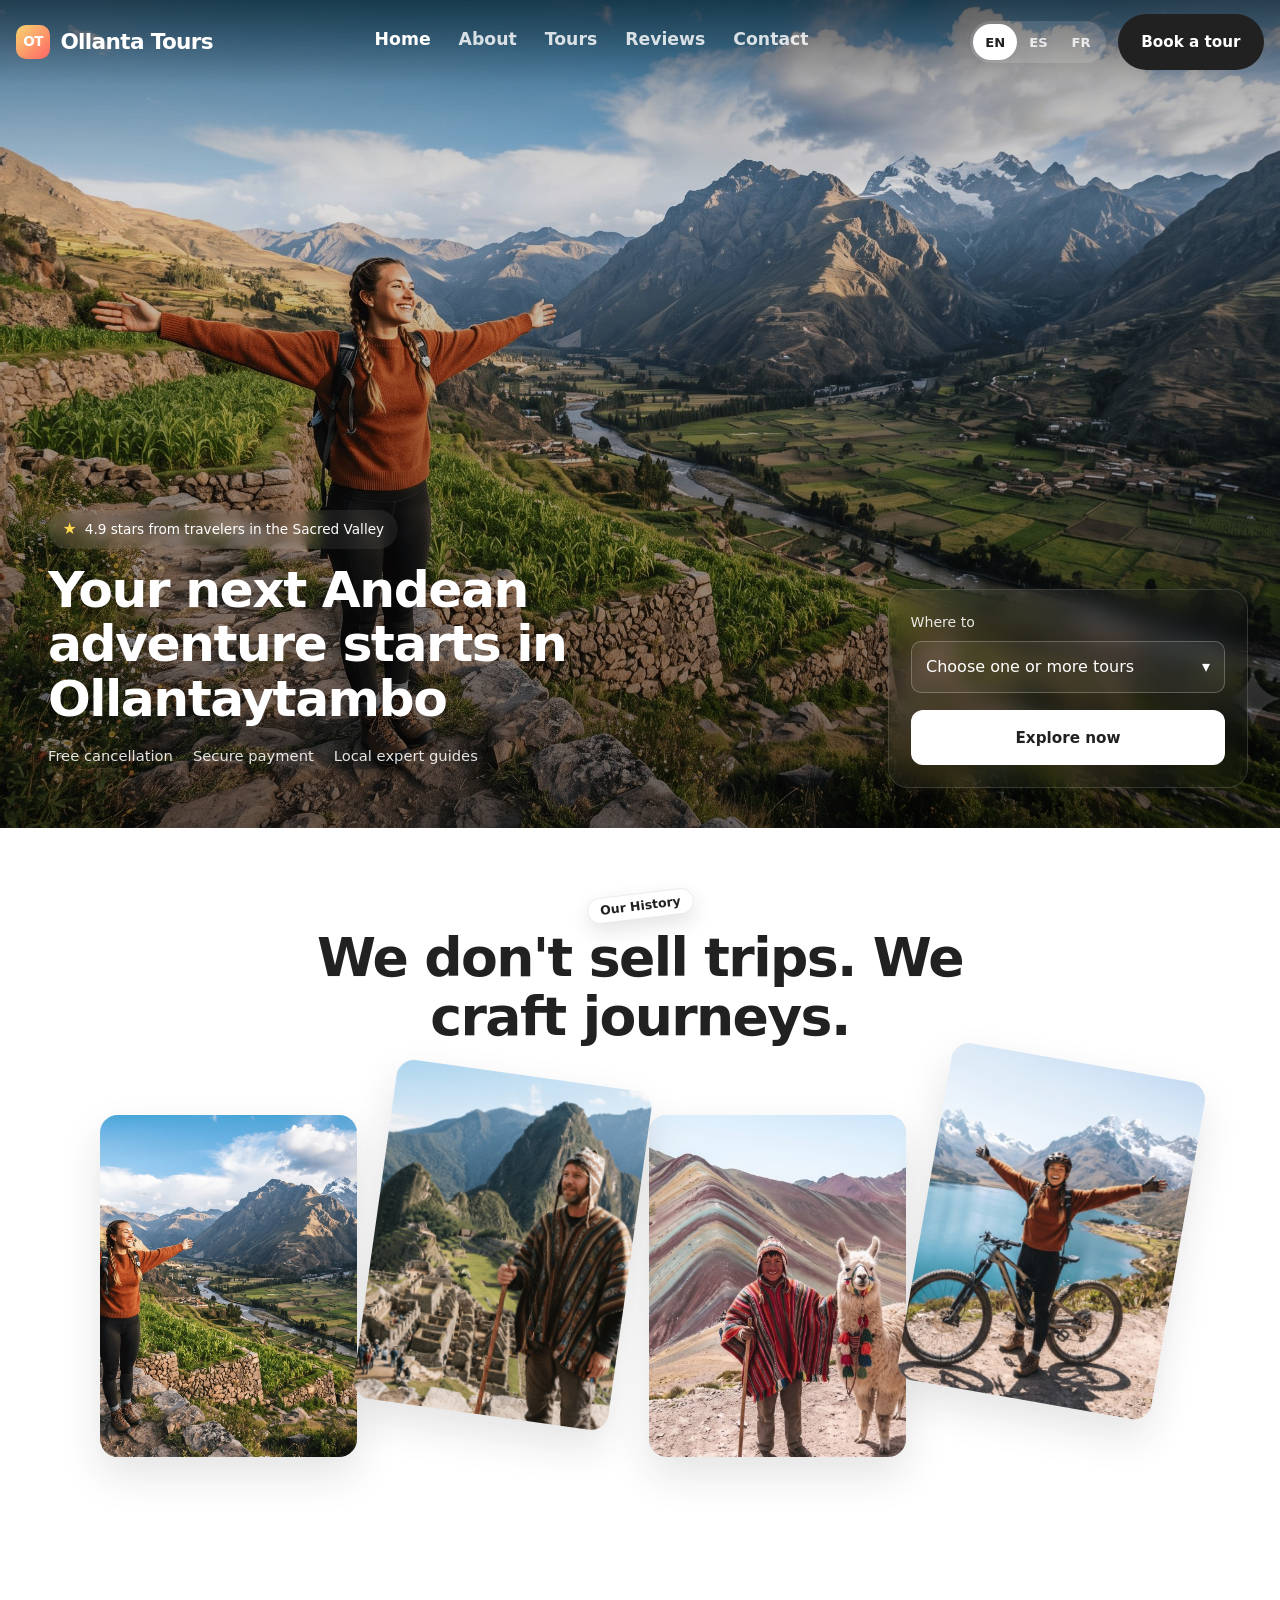
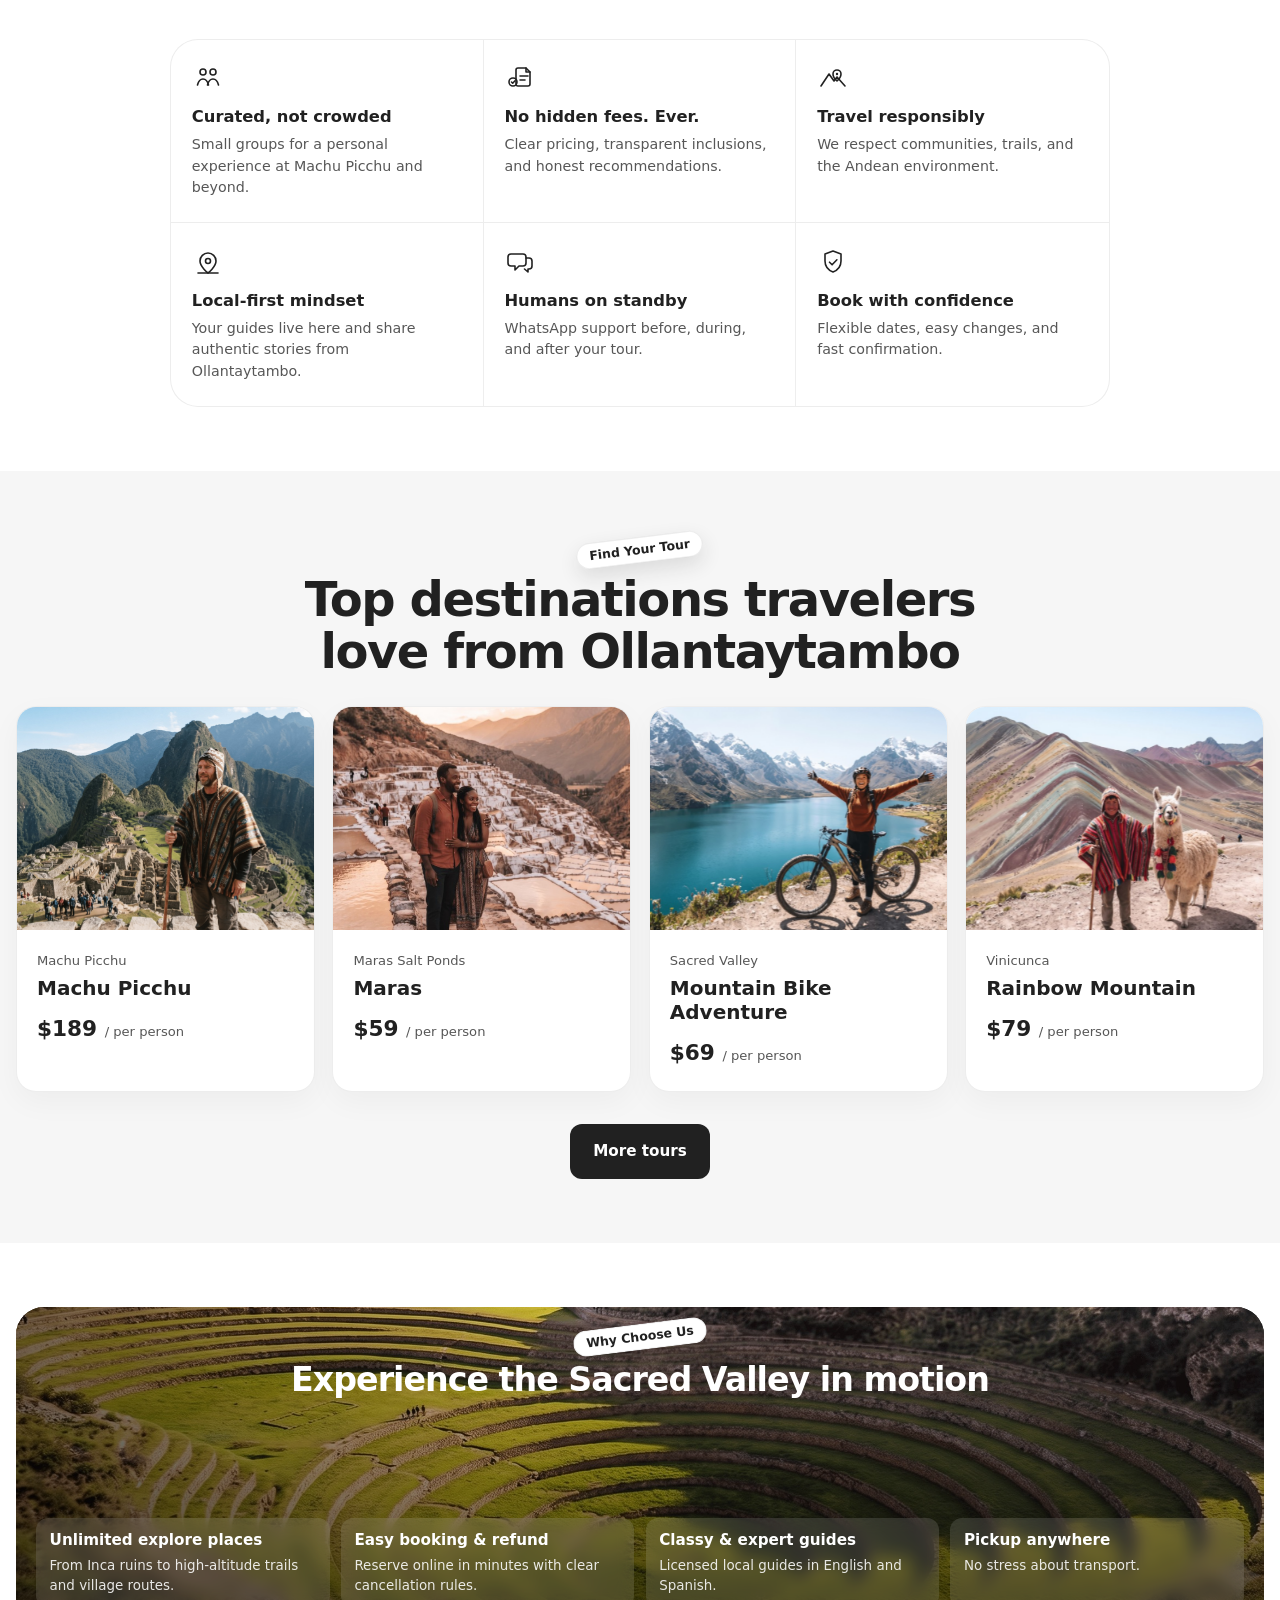
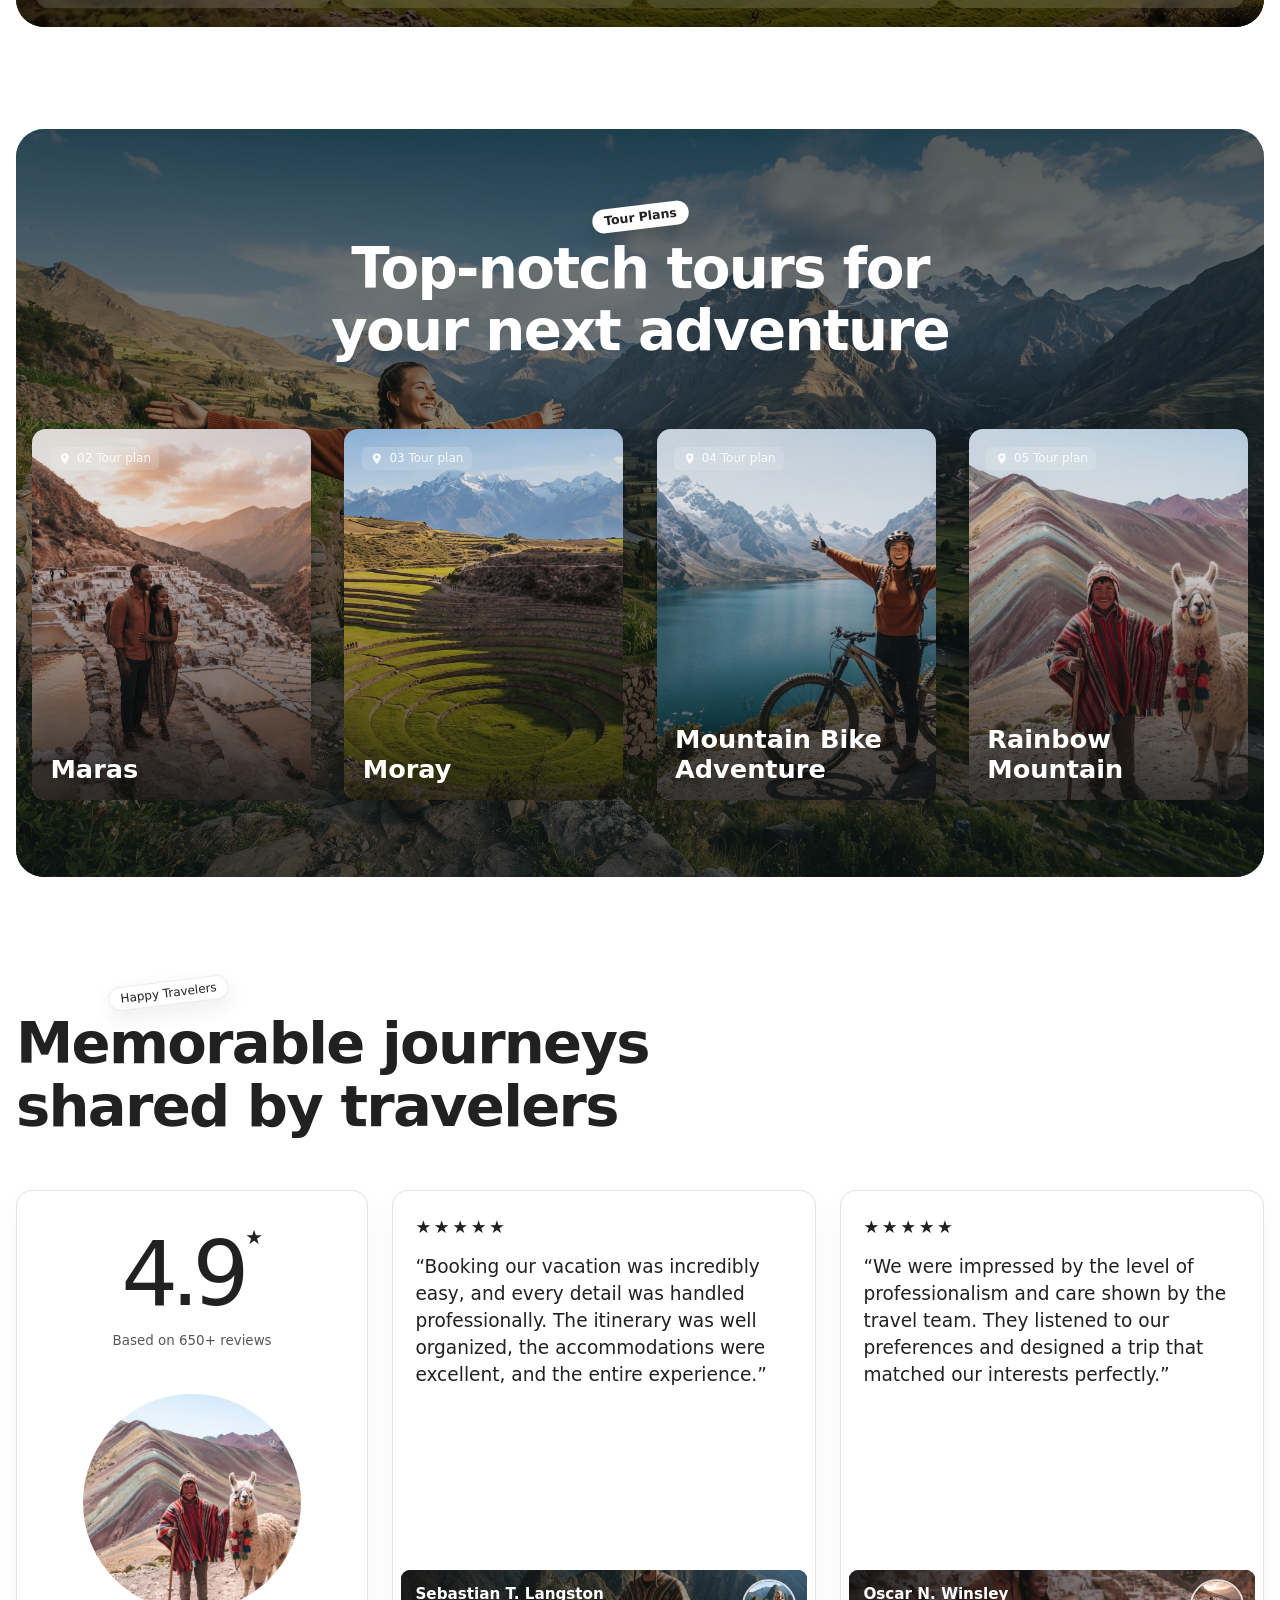
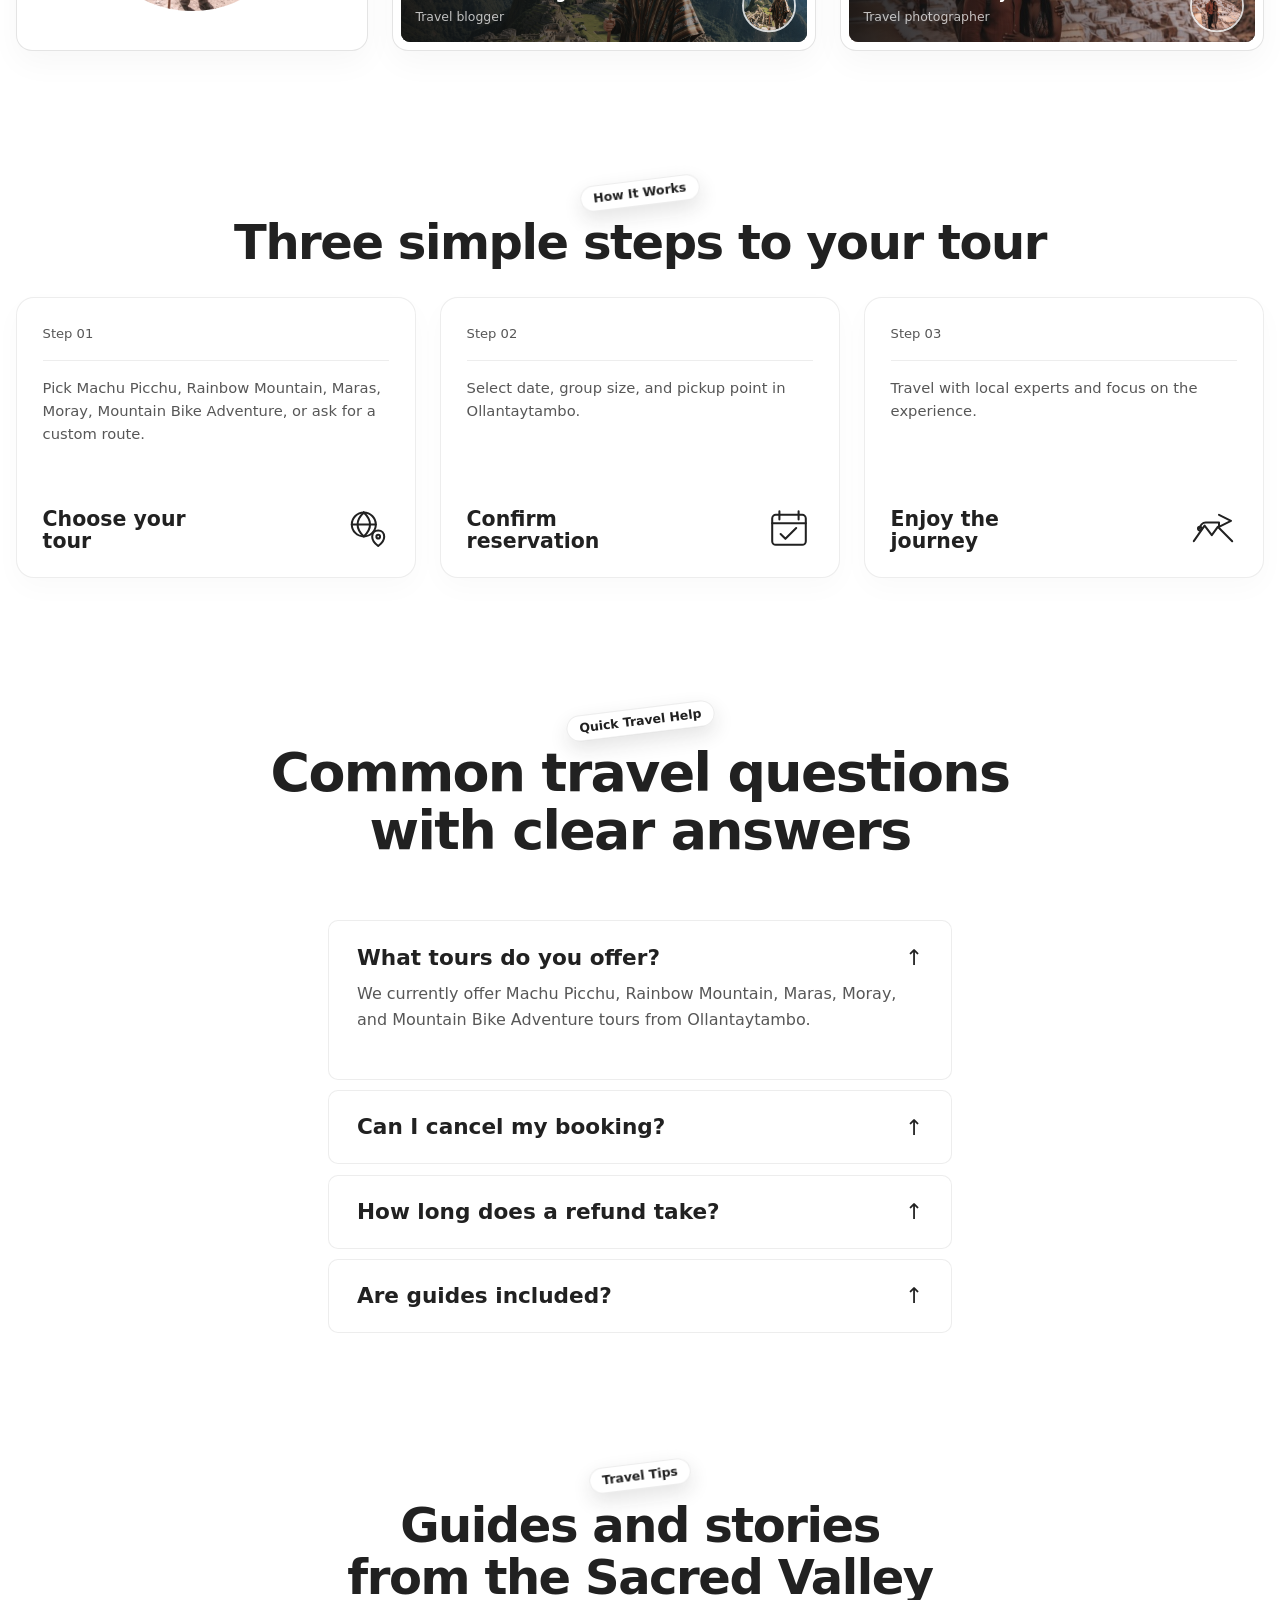
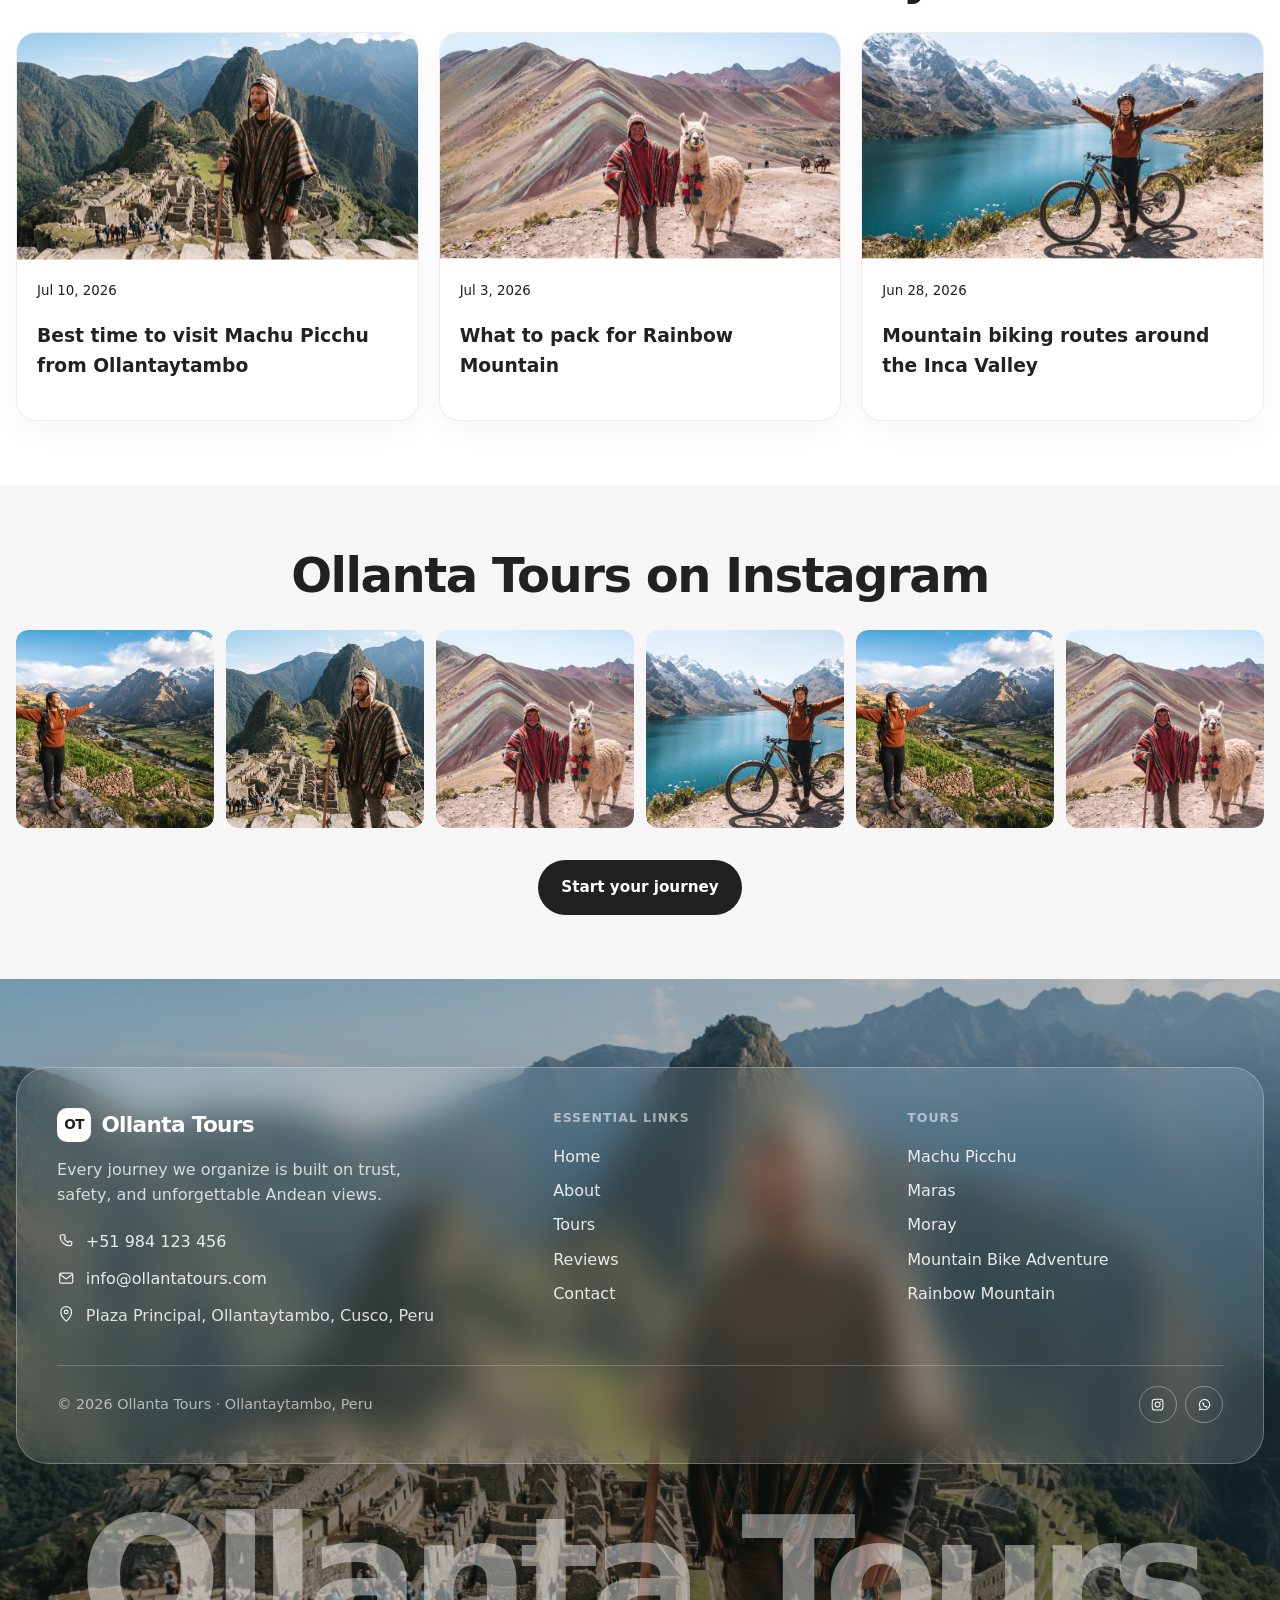
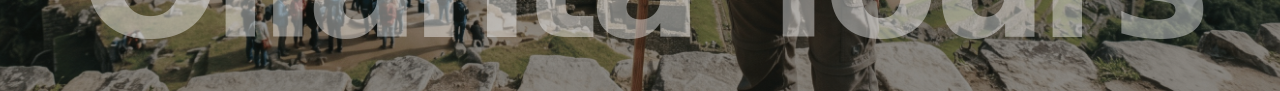
==== commit 3e240aed: "Refine About motion and ship a glass site footer. Fix timeline clipping, add a full-width hero with " ====
--- a/index.html
+++ b/index.html
@@ -32,7 +32,7 @@
             <button type="button" data-lang="es">ES</button>
             <button type="button" data-lang="fr">FR</button>
           </div>
-          <a class="btn btn-primary btn-pill" href="contact.html#booking" data-i18n="nav.book">Book a tour</a>
+          <a class="btn btn-primary btn-pill" href="booking.html" data-i18n="nav.book">Book a tour</a>
           <button class="nav-toggle" type="button" aria-label="Menu" data-i18n-aria-label="a11y.menu">☰</button>
         </div>
       </div>
@@ -67,7 +67,7 @@
                 <span data-i18n="hero.trust2">Secure payment</span>
                 <span data-i18n="hero.trust3">Local expert guides</span>
               </div>
-              <form class="hero-booking reveal" data-booking-form>
+              <form class="hero-booking reveal" data-booking-form data-order-entry>
                 <div class="hero-booking-grid">
                   <div>
                     <label for="hero-tour" data-i18n="hero.whereTo">Where to</label>
@@ -429,35 +429,75 @@
       </section>
     </main>
 
-    <footer class="site-footer">
-      <div class="container footer-grid">
-        <div>
-          <a class="logo" href="index.html"><span class="logo-mark">OT</span><span data-i18n="brand">Ollanta Tours</span></a>
-          <p data-i18n="footer.tagline">Every journey we organize is built on trust, safety, and unforgettable Andean views.</p>
-        </div>
-        <div>
-          <h4 data-i18n="footer.essential">Essential links</h4>
-          <a href="index.html" data-i18n="nav.home">Home</a>
-          <a href="about.html" data-i18n="nav.about">About</a>
-          <a href="destinations.html" data-i18n="nav.destinations">Tours</a>
-          <a href="contact.html" data-i18n="nav.contact">Contact</a>
-        </div>
-        <div>
-          <h4 data-i18n="footer.destinations">Tours</h4>
-          <a href="destination-machu-picchu.html" data-i18n="tours.machu-picchu.name">Machu Picchu</a>
-          <a href="destination-rainbow-mountain.html" data-i18n="tours.rainbow-mountain.name">Rainbow Mountain</a>
-          <a href="destination-maras.html" data-i18n="tours.maras.name">Maras</a>
-          <a href="destination-moray.html" data-i18n="tours.moray.name">Moray</a>
-          <a href="destination-mountain-bike.html" data-i18n="tours.mountain-bike.name">Mountain Bike Adventure</a>
-        </div>
-        <div>
-          <h4 data-i18n="nav.contact">Contact</h4>
-          <p>+51 984 123 456</p>
-          <p>info@ollantatours.com</p>
-          <p data-i18n="pages.address">Plaza Principal, Ollantaytambo, Cusco, Peru</p>
-        </div>
+    <footer class="site-footer" data-footer-stage>
+      <div class="footer-backdrop" aria-hidden="true"></div>
+      <div class="container footer-stage">
+        <div class="footer-panel">
+          <div class="footer-grid">
+            <div class="footer-brand">
+              <a class="logo" href="index.html">
+                <span class="logo-mark">OT</span>
+                <span data-i18n="brand">Ollanta Tours</span>
+              </a>
+              <p data-i18n="footer.tagline">
+                Every journey we organize is built on trust, safety, and unforgettable Andean views.
+              </p>
+              <ul class="footer-contacts">
+                <li>
+                  <span class="footer-contact-icon" aria-hidden="true">
+                    <svg viewBox="0 0 24 24" fill="none"><path d="M7.2 3.8h2.6l1.2 3.4-1.5 1.5a11.8 11.8 0 0 0 4.8 4.8l1.5-1.5 3.4 1.2v2.6c0 1.1-.9 2-2 2C9.8 18 4 12.2 4 5.8c0-1.1.9-2 2-2.2h1.2Z" stroke="currentColor" stroke-width="1.6" stroke-linejoin="round"/></svg>
+                  </span>
+                  <a href="tel:+51984123456">+51 984 123 456</a>
+                </li>
+                <li>
+                  <span class="footer-contact-icon" aria-hidden="true">
+                    <svg viewBox="0 0 24 24" fill="none"><rect x="3.5" y="5.5" width="17" height="13" rx="2" stroke="currentColor" stroke-width="1.6"/><path d="m4.5 7.5 7.5 5.5 7.5-5.5" stroke="currentColor" stroke-width="1.6" stroke-linecap="round" stroke-linejoin="round"/></svg>
+                  </span>
+                  <a href="mailto:info@ollantatours.com">info@ollantatours.com</a>
+                </li>
+                <li>
+                  <span class="footer-contact-icon" aria-hidden="true">
+                    <svg viewBox="0 0 24 24" fill="none"><path d="M12 21s7-6.1 7-12A7 7 0 0 0 5 9c0 5.9 7 12 7 12Z" stroke="currentColor" stroke-width="1.6"/><circle cx="12" cy="9" r="2.4" stroke="currentColor" stroke-width="1.6"/></svg>
+                  </span>
+                  <span data-i18n="pages.address">Plaza Principal, Ollantaytambo, Cusco, Peru</span>
+                </li>
+              </ul>
+            </div>
+            <div>
+              <h4 data-i18n="footer.essential">Essential links</h4>
+              <nav aria-label="Footer essential links">
+                <a href="index.html" data-i18n="nav.home">Home</a>
+                <a href="about.html" data-i18n="nav.about">About</a>
+                <a href="destinations.html" data-i18n="nav.destinations">Tours</a>
+                <a href="testimonials.html" data-i18n="nav.testimonials">Reviews</a>
+                <a href="contact.html" data-i18n="nav.contact">Contact</a>
+              </nav>
+            </div>
+            <div>
+              <h4 data-i18n="footer.destinations">Tours</h4>
+              <nav aria-label="Footer tours">
+                <a href="destination-machu-picchu.html" data-i18n="tours.machu-picchu.name">Machu Picchu</a>
+                <a href="destination-rainbow-mountain.html" data-i18n="tours.rainbow-mountain.name">Rainbow Mountain</a>
+                <a href="destination-maras.html" data-i18n="tours.maras.name">Maras</a>
+                <a href="destination-moray.html" data-i18n="tours.moray.name">Moray</a>
+                <a href="destination-mountain-bike.html" data-i18n="tours.mountain-bike.name">Mountain Bike Adventure</a>
+              </nav>
+            </div>
+          </div>
+          <div class="footer-bottom">
+            <span data-i18n="footer.rights">© 2026 Ollanta Tours · Ollantaytambo, Peru</span>
+            <div class="footer-social" aria-label="Social links">
+              <a href="https://www.instagram.com/" target="_blank" rel="noopener noreferrer" aria-label="Instagram">
+                <svg viewBox="0 0 24 24" fill="none" aria-hidden="true"><rect x="3.5" y="3.5" width="17" height="17" rx="4.5" stroke="currentColor" stroke-width="1.6"/><circle cx="12" cy="12" r="4" stroke="currentColor" stroke-width="1.6"/><circle cx="17.2" cy="6.8" r="1" fill="currentColor"/></svg>
+              </a>
+              <a href="https://wa.me/51984123456" target="_blank" rel="noopener noreferrer" aria-label="WhatsApp">
+                <svg viewBox="0 0 24 24" fill="none" aria-hidden="true"><path d="M12 3.8a8.2 8.2 0 0 0-7 12.5L4 20.2l3.9-1a8.2 8.2 0 1 0 4.1-15.4Z" stroke="currentColor" stroke-width="1.6"/><path d="M9.2 9.4c.2-.4.4-.4.7-.4h.5c.2 0 .4.1.5.4l.7 1.7c.1.2 0 .5-.2.6l-.4.4c-.1.1-.1.3 0 .5.4.7 1.1 1.4 1.9 1.8.2.1.4.1.5 0l.5-.5c.2-.2.4-.2.6-.1l1.6.7c.3.1.4.3.4.5v.6c0 .3-.1.5-.4.6-.5.3-1.2.4-1.9.2-2-.5-3.7-1.9-4.8-3.7-1-1.6-1.2-3.3-.7-4.8.1-.3.3-.5.5-.6Z" fill="currentColor"/></svg>
+              </a>
+            </div>
+          </div>
+        </div>
+        <p class="footer-watermark" aria-hidden="true" data-i18n="brand">Ollanta Tours</p>
       </div>
-      <div class="container footer-bottom"><span data-i18n="footer.rights">© 2026 Ollanta Tours · Ollantaytambo, Peru</span></div>
     </footer>
 
     <script src="phone-countries.js"></script>
--- a/styles.css
+++ b/styles.css
@@ -1694,6 +1694,632 @@
   font-size: 1.05rem;
 }
 
+/* About page — template layout */
+.about-hero {
+  padding: calc(var(--header-h) + 1.5rem) 0 0;
+}
+
+.about-hero-media {
+  position: relative;
+  overflow: hidden;
+  width: 100%;
+  aspect-ratio: 2.35 / 1;
+  min-height: clamp(260px, 36vw, 520px);
+  border-radius: clamp(22px, 3vw, 36px);
+  background: #111;
+  cursor: crosshair;
+}
+
+.about-hero-media > .hero-water-canvas {
+  position: absolute;
+  inset: 0;
+  width: 100%;
+  height: 100%;
+  z-index: 0;
+}
+
+.about-hero-media > .hero-water-source {
+  display: none;
+}
+
+.about-hero-media.is-static > .hero-water-canvas {
+  display: none;
+}
+
+.about-hero-media.is-static > .hero-water-source {
+  display: block;
+  width: 100%;
+  height: 100%;
+  object-fit: cover;
+  object-position: center;
+}
+
+.about-hero-shade {
+  position: absolute;
+  inset: 0;
+  z-index: 1;
+  pointer-events: none;
+  background:
+    linear-gradient(180deg, rgba(8, 18, 18, 0.08) 20%, rgba(8, 18, 18, 0.55) 100%);
+}
+
+.about-hero-media h1 {
+  position: absolute;
+  inset: 0;
+  z-index: 2;
+  display: flex;
+  flex-wrap: wrap;
+  justify-content: center;
+  align-content: center;
+  align-items: center;
+  gap: 0.12em 0.28em;
+  margin: 0;
+  padding: clamp(1.25rem, 4vw, 2.5rem);
+  color: var(--white);
+  text-align: center;
+  font-size: clamp(2.1rem, 5.2vw, 4.2rem);
+  line-height: 1.05;
+  letter-spacing: -0.04em;
+  text-wrap: balance;
+  pointer-events: none;
+}
+
+.about-word {
+  display: inline-block;
+  opacity: 0;
+  transform: translate3d(0, 12px, 0);
+  transition:
+    opacity 0.55s cubic-bezier(0.22, 1, 0.36, 1),
+    transform 0.55s cubic-bezier(0.22, 1, 0.36, 1);
+  transition-delay: calc(var(--word-i, 0) * 55ms + 140ms);
+}
+
+.about-fx.is-visible .about-word {
+  opacity: 1;
+  transform: none;
+}
+
+.about-story {
+  padding-top: clamp(2.5rem, 5vw, 4rem);
+}
+
+.about-story-grid {
+  display: grid;
+  grid-template-columns: 1.05fr 0.95fr;
+  gap: clamp(1.5rem, 4vw, 3.5rem);
+  align-items: start;
+}
+
+.about-story-visual {
+  display: grid;
+  gap: 1rem;
+  justify-items: end;
+}
+
+.about-pill {
+  display: inline-flex;
+  align-items: center;
+  justify-content: center;
+  width: fit-content;
+  min-height: 2.4rem;
+  padding: 0.45rem 0.95rem;
+  border-radius: 999px;
+  background: var(--white);
+  box-shadow: 0 10px 28px rgba(33, 33, 33, 0.1);
+  color: var(--text);
+  font-size: 0.9rem;
+  font-weight: 600;
+}
+
+.about-story-media {
+  width: 100%;
+  overflow: hidden;
+  border-radius: clamp(20px, 2.5vw, 28px);
+}
+
+.about-story-media img {
+  width: 100%;
+  aspect-ratio: 5 / 4;
+  object-fit: cover;
+  transform: scale(1.1);
+  transition: transform 1.15s cubic-bezier(0.22, 1, 0.36, 1);
+}
+
+.about-story-media.is-visible img {
+  transform: scale(1);
+}
+
+.about-story-title {
+  max-width: 14ch;
+  margin: 0 0 1.5rem;
+  font-size: clamp(2.2rem, 4.5vw, 3.6rem);
+  text-wrap: balance;
+}
+
+.about-principle {
+  display: grid;
+  grid-template-columns: minmax(120px, 170px) minmax(0, 1fr);
+  gap: 1rem 1.5rem;
+  padding: 1.35rem 0;
+  border-top: 1px solid var(--border);
+}
+
+.about-principle:last-of-type {
+  border-bottom: 1px solid var(--border);
+  margin-bottom: 1.5rem;
+}
+
+.about-principle h3 {
+  margin: 0;
+  font-size: 1.15rem;
+  letter-spacing: -0.02em;
+}
+
+.about-principle p {
+  margin: 0;
+  color: var(--text-soft);
+}
+
+.about-cta {
+  display: inline-flex;
+  align-items: center;
+  gap: 0.7rem;
+  width: fit-content;
+  padding-inline: 1.2rem;
+}
+
+.about-cta-icon {
+  display: inline-grid;
+  width: 1.55rem;
+  height: 1.55rem;
+  place-items: center;
+  border-radius: 50%;
+  background: rgba(255, 255, 255, 0.16);
+}
+
+.about-cta-icon svg {
+  width: 0.95rem;
+  height: 0.95rem;
+}
+
+.about-history-head,
+.about-awards-head {
+  position: relative;
+  z-index: 2;
+  display: grid;
+  justify-items: center;
+  gap: 1rem;
+  margin-bottom: clamp(2rem, 4vw, 3rem);
+  text-align: center;
+}
+
+.about-history-head .section-title,
+.about-awards-head .section-title {
+  max-width: 16ch;
+  text-wrap: balance;
+}
+
+.about-history-badge {
+  display: inline-flex;
+  padding: 0.4rem 0.85rem;
+  border: 1px solid var(--border);
+  border-radius: var(--radius-pill);
+  background: var(--white);
+  box-shadow: 0 10px 24px rgba(33, 33, 33, 0.08);
+  color: var(--text-soft);
+  font-size: 0.8rem;
+  font-weight: 600;
+  transform: rotate(-6deg);
+}
+
+.about-timeline {
+  position: relative;
+  z-index: 1;
+  display: grid;
+  grid-template-columns: repeat(3, minmax(0, 1fr));
+  gap: 1.25rem;
+  align-items: start;
+  overflow: visible;
+}
+
+.about-year-card {
+  padding: clamp(1.4rem, 3vw, 2rem);
+  border: 1px solid var(--border);
+  border-radius: var(--radius-md);
+  background: var(--white);
+  text-align: center;
+}
+
+.about-year-card strong {
+  display: block;
+  margin-bottom: 0.85rem;
+  font-size: clamp(2.4rem, 4vw, 3.4rem);
+  line-height: 1;
+  letter-spacing: -0.05em;
+}
+
+.about-year-card p {
+  margin: 0;
+  color: var(--text-soft);
+}
+
+.about-year-card-1 {
+  margin-top: 4.5rem;
+}
+
+.about-year-card-2 {
+  margin-top: 0;
+}
+
+.about-year-card-3 {
+  grid-column: 2;
+  margin-top: 0;
+}
+
+.about-year-card-4 {
+  grid-column: 3;
+  margin-top: 7rem;
+}
+
+.about-awards-list {
+  overflow: hidden;
+  border: 1px solid var(--border);
+  border-radius: var(--radius-lg);
+  background: var(--white);
+}
+
+.about-award-row {
+  display: grid;
+  grid-template-columns: minmax(220px, 1fr) 118px minmax(0, 1.7fr);
+  gap: clamp(1.25rem, 3vw, 2rem) clamp(1.25rem, 3vw, 2.25rem);
+  align-items: center;
+  padding: clamp(1.5rem, 3.5vw, 2.35rem);
+  border-bottom: 1px solid var(--border);
+}
+
+.about-award-row:last-child {
+  border-bottom: 0;
+}
+
+.about-award-meta {
+  display: flex;
+  flex-direction: column;
+  justify-content: space-between;
+  align-self: stretch;
+  gap: 1.75rem;
+  min-height: 148px;
+}
+
+.about-award-tags {
+  display: flex;
+  flex-wrap: wrap;
+  gap: 0.4rem;
+}
+
+.about-award-tags span {
+  padding: 0.32rem 0.6rem;
+  border-radius: 8px;
+  background: #f0f0f0;
+  color: var(--text-soft);
+  font-size: 0.68rem;
+  font-weight: 700;
+  letter-spacing: 0.04em;
+}
+
+.about-award-mark {
+  display: block;
+  width: fit-content;
+  color: var(--text);
+  font-size: clamp(2.4rem, 4.5vw, 3.6rem);
+  font-weight: 800;
+  line-height: 0.9;
+  letter-spacing: -0.06em;
+}
+
+.about-award-image {
+  width: 118px;
+  height: 148px;
+  border-radius: 18px;
+  object-fit: cover;
+}
+
+.about-award-copy {
+  min-width: 0;
+}
+
+.about-award-heading {
+  display: flex;
+  align-items: baseline;
+  justify-content: space-between;
+  gap: 1rem 1.5rem;
+  margin-bottom: 0.55rem;
+}
+
+.about-award-heading h3 {
+  margin: 0;
+  font-size: clamp(1.25rem, 2.5vw, 1.7rem);
+  letter-spacing: -0.02em;
+}
+
+.about-award-year {
+  flex-shrink: 0;
+  color: var(--text-soft);
+  font-size: 0.95rem;
+  font-weight: 500;
+}
+
+.about-award-copy p {
+  margin: 0;
+  max-width: 42ch;
+  color: var(--text-soft);
+  line-height: 1.55;
+}
+
+.about-gallery {
+  padding-top: 0;
+  overflow: hidden;
+}
+
+.about-gallery-marquee {
+  --about-gallery-gap: clamp(0.85rem, 1.8vw, 1.25rem);
+  width: 100%;
+  overflow: hidden;
+}
+
+.about-gallery-track {
+  display: flex;
+  width: max-content;
+  animation: about-gallery-scroll 42s linear infinite;
+}
+
+.about-gallery-marquee:hover .about-gallery-track {
+  animation-play-state: paused;
+}
+
+.about-gallery-group {
+  display: flex;
+  flex-shrink: 0;
+  gap: var(--about-gallery-gap);
+  padding-inline: calc(var(--about-gallery-gap) / 2);
+}
+
+.about-gallery-frame {
+  flex: 0 0 clamp(220px, 26vw, 360px);
+  margin: 0;
+  overflow: hidden;
+  border-radius: clamp(18px, 2.5vw, 28px);
+}
+
+.about-gallery-frame img {
+  display: block;
+  width: 100%;
+  aspect-ratio: 4 / 5;
+  object-fit: cover;
+}
+
+@keyframes about-gallery-scroll {
+  from {
+    transform: translate3d(0, 0, 0);
+  }
+  to {
+    transform: translate3d(-50%, 0, 0);
+  }
+}
+
+@media (prefers-reduced-motion: reduce) {
+  .about-gallery-track {
+    animation: none;
+    width: 100%;
+    justify-content: center;
+  }
+
+  .about-gallery-group[aria-hidden="true"] {
+    display: none;
+  }
+
+  .about-gallery-group {
+    flex-wrap: wrap;
+    justify-content: center;
+    width: 100%;
+    padding-inline: 1rem;
+  }
+}
+
+/* About scroll motion — Traveli-style reveals */
+.about-fx {
+  --about-delay: 0ms;
+  opacity: 0;
+  will-change: transform, opacity;
+  transition:
+    opacity 0.8s cubic-bezier(0.22, 1, 0.36, 1) var(--about-delay),
+    transform 0.8s cubic-bezier(0.22, 1, 0.36, 1) var(--about-delay);
+}
+
+.about-fx.is-visible {
+  opacity: 1;
+  transform: none;
+}
+
+.about-fx-fade-up {
+  transform: translate3d(0, 32px, 0);
+}
+
+.about-fx-slide-right {
+  transform: translate3d(min(220px, 28vw), 0, 0);
+}
+
+.about-fx-slide-left {
+  transform: translate3d(-40px, 0, 0);
+}
+
+.about-fx-from-bottom {
+  transform: translate3d(0, min(120px, 18vh), 0);
+}
+
+.about-fx-from-top {
+  transform: translate3d(0, calc(min(120px, 18vh) * -1), 0);
+}
+
+.about-year-card.about-fx-from-bottom {
+  transform: translate3d(0, 56px, 0);
+}
+
+.about-year-card.about-fx-from-top {
+  transform: translate3d(0, 40px, 0);
+}
+
+.about-year-card.about-fx-from-bottom.is-visible,
+.about-year-card.about-fx-from-top.is-visible,
+.about-fx-from-bottom.is-visible,
+.about-fx-from-top.is-visible,
+.about-fx-fade-up.is-visible,
+.about-fx-slide-right.is-visible,
+.about-fx-slide-left.is-visible {
+  transform: none;
+}
+
+.about-fx-pop {
+  opacity: 1;
+  transform: scale(0);
+  transition: transform 0.6s cubic-bezier(0.34, 1.45, 0.64, 1) var(--about-delay);
+}
+
+.about-fx-pop.is-visible {
+  transform: scale(1);
+}
+
+.about-history-badge.about-fx-pop {
+  transform: rotate(-6deg) scale(0);
+}
+
+.about-history-badge.about-fx-pop.is-visible {
+  transform: rotate(-6deg) scale(1);
+}
+
+.about-fx-media {
+  opacity: 1;
+  transform: none;
+  transition: none;
+}
+
+.about-award-row.about-fx {
+  transition-duration: 0.7s;
+}
+
+@media (prefers-reduced-motion: reduce) {
+  .about-fx,
+  .about-fx-pop,
+  .about-word,
+  .about-hero-media.is-static > .hero-water-source,
+  .about-story-media img {
+    opacity: 1 !important;
+    transform: none !important;
+    transition: none !important;
+  }
+}
+
+@media (max-width: 1100px) {
+  .about-timeline {
+    grid-template-columns: repeat(2, minmax(0, 1fr));
+  }
+
+  .about-year-card-1,
+  .about-year-card-2,
+  .about-year-card-3,
+  .about-year-card-4 {
+    grid-column: auto;
+    margin-top: 0;
+  }
+
+  .about-year-card-2,
+  .about-year-card-4 {
+    margin-top: 2rem;
+  }
+
+  .about-award-row {
+    grid-template-columns: minmax(0, 1fr) 100px;
+    align-items: start;
+  }
+
+  .about-award-meta {
+    min-height: 0;
+    gap: 1.1rem;
+  }
+
+  .about-award-image {
+    width: 100px;
+    height: 126px;
+  }
+
+  .about-award-copy {
+    grid-column: 1 / -1;
+  }
+}
+
+@media (max-width: 900px) {
+  .about-hero-media {
+    aspect-ratio: 16 / 10;
+    min-height: 240px;
+  }
+
+  .about-story-grid {
+    grid-template-columns: 1fr;
+  }
+
+  .about-story-visual {
+    justify-items: start;
+  }
+
+  .about-story-title {
+    max-width: none;
+  }
+
+  .about-story-media img {
+    aspect-ratio: 16 / 11;
+  }
+
+  .about-principle {
+    grid-template-columns: 1fr;
+    gap: 0.45rem;
+  }
+
+  .about-fx-slide-right {
+    transform: translate3d(48px, 0, 0);
+  }
+
+  .about-fx-from-bottom {
+    transform: translate3d(0, 56px, 0);
+  }
+
+  .about-fx-from-top {
+    transform: translate3d(0, 40px, 0);
+  }
+
+  .about-year-card.about-fx-from-top {
+    transform: translate3d(0, 40px, 0);
+  }
+}
+
+@media (max-width: 640px) {
+  .about-timeline {
+    grid-template-columns: 1fr;
+  }
+
+  .about-year-card-2,
+  .about-year-card-4 {
+    margin-top: 0;
+  }
+
+  .about-award-row {
+    grid-template-columns: 1fr;
+  }
+
+  .about-award-image {
+    width: 100%;
+    height: 180px;
+  }
+}
+
 .detail-layout {
   display: grid;
   grid-template-columns: 1.2fr 0.8fr;
@@ -1917,6 +2543,35 @@
   box-shadow: 0 0 0 3px rgba(255, 255, 255, 0.12);
 }
 
+.hero-booking .tour-multi-menu {
+  top: auto;
+  bottom: calc(48px + 0.45rem);
+  border-color: rgba(255, 255, 255, 0.2);
+  background: rgba(13, 24, 23, 0.96);
+  color: var(--white);
+  box-shadow: 0 -18px 48px rgba(0, 0, 0, 0.34);
+  backdrop-filter: blur(18px);
+}
+
+.hero-booking .tour-multi-options {
+  max-height: none;
+  overflow-y: visible;
+  padding: 0.55rem;
+}
+
+.hero-booking .tour-multi .tour-multi-option {
+  min-height: 44px;
+  color: var(--white);
+}
+
+.hero-booking .tour-multi .tour-multi-option:hover {
+  background: rgba(255, 255, 255, 0.1);
+}
+
+.hero-booking .tour-multi .tour-multi-option input {
+  accent-color: var(--white);
+}
+
 .hero-booking .tour-booking-row {
   grid-template-columns: 1fr;
   border-color: rgba(255, 255, 255, 0.18);
@@ -1935,6 +2590,201 @@
 
 .hero-booking .tour-multi-error {
   color: #ffd1d1;
+}
+
+.order-page-hero {
+  min-height: 330px;
+}
+
+.order-page-hero .container {
+  text-align: center;
+}
+
+.order-page-hero p {
+  margin-inline: auto;
+}
+
+.order-section {
+  padding-top: clamp(2rem, 4vw, 4rem);
+}
+
+.order-layout {
+  width: min(100%, 860px);
+  margin-inline: auto;
+}
+
+.order-panel {
+  position: relative;
+  top: auto;
+  padding: clamp(1.35rem, 4vw, 2.5rem);
+  background: var(--white);
+  box-shadow: 0 24px 70px rgba(33, 33, 33, 0.08);
+}
+
+.order-panel h2 {
+  margin: 0 0 1.25rem;
+}
+
+.order-panel .tour-multi {
+  margin-bottom: 0.5rem;
+}
+
+.order-panel .tour-booking-row {
+  align-items: start;
+}
+
+.tour-price-details {
+  grid-column: 1 / -1;
+  display: grid;
+  grid-template-columns: repeat(2, minmax(0, 1fr));
+  gap: 0.75rem;
+  padding-top: 0.85rem;
+  border-top: 1px solid var(--border);
+}
+
+.tour-price-details > span {
+  display: grid;
+  gap: 0.15rem;
+}
+
+.tour-price-details > span:last-child {
+  text-align: right;
+}
+
+.tour-price-details small,
+.order-summary-line small,
+.order-summary-heading small {
+  color: var(--text-soft);
+  font-size: 0.78rem;
+}
+
+.tour-price-details strong {
+  font-size: 1.05rem;
+}
+
+.order-price-summary {
+  display: grid;
+  gap: 1rem;
+  margin-top: 1.25rem;
+  padding: clamp(1rem, 3vw, 1.4rem);
+  border: 1px solid var(--border);
+  border-radius: 14px;
+  background: #f8faf9;
+}
+
+.order-price-summary[hidden] {
+  display: none;
+}
+
+.order-summary-heading {
+  display: flex;
+  align-items: baseline;
+  justify-content: space-between;
+  gap: 1rem;
+}
+
+.order-summary-heading h3 {
+  margin: 0;
+  font-size: 1.15rem;
+}
+
+.order-summary-lines {
+  display: grid;
+  gap: 0.75rem;
+}
+
+.order-summary-line {
+  display: flex;
+  align-items: center;
+  justify-content: space-between;
+  gap: 1rem;
+}
+
+.order-summary-line > span {
+  display: grid;
+  gap: 0.1rem;
+}
+
+.order-grand-total {
+  display: flex;
+  align-items: center;
+  justify-content: space-between;
+  gap: 1rem;
+  padding-top: 1rem;
+  border-top: 1px solid var(--border);
+  font-size: 1.05rem;
+  font-weight: 700;
+}
+
+.order-grand-total strong {
+  font-size: clamp(1.4rem, 4vw, 1.8rem);
+}
+
+.order-submit {
+  width: 100%;
+  margin-top: 1.25rem;
+}
+
+.order-modal-open {
+  overflow: hidden;
+}
+
+.order-modal-backdrop {
+  position: fixed;
+  z-index: 1000;
+  inset: 0;
+  display: grid;
+  place-items: center;
+  padding: 1.25rem;
+  background: rgba(8, 18, 18, 0.68);
+  backdrop-filter: blur(8px);
+}
+
+.order-modal {
+  width: min(100%, 500px);
+  padding: clamp(1.5rem, 4vw, 2.25rem);
+  border-radius: 20px;
+  background: var(--white);
+  color: var(--text);
+  box-shadow: 0 28px 80px rgba(0, 0, 0, 0.25);
+}
+
+.order-modal h2 {
+  margin: 0;
+  font-size: clamp(1.55rem, 4vw, 2rem);
+}
+
+.order-modal p {
+  margin: 0.75rem 0 0;
+  color: var(--text-soft);
+}
+
+.order-modal-actions {
+  display: flex;
+  justify-content: flex-end;
+  gap: 0.75rem;
+  margin-top: 1.75rem;
+}
+
+.order-modal-thanks {
+  text-align: center;
+}
+
+.order-modal-check {
+  display: inline-grid;
+  width: 3.5rem;
+  height: 3.5rem;
+  margin-bottom: 1rem;
+  place-items: center;
+  border-radius: 50%;
+  background: #dff5ea;
+  color: #16734f;
+  font-size: 1.8rem;
+  font-weight: 800;
+}
+
+.order-modal-thanks .btn {
+  margin-top: 1.5rem;
 }
 
 .phone-field-wrap {
@@ -2102,30 +2952,117 @@
 }
 
 .site-footer {
-  padding: 4rem 0 2rem;
-  background: #111;
-  color: rgba(255, 255, 255, 0.82);
+  --footer-pad: clamp(1.25rem, 4vw, 2.5rem);
+  position: relative;
+  isolation: isolate;
+  overflow: hidden;
+  padding: clamp(3rem, 7vw, 5.5rem) 0 clamp(1.5rem, 4vw, 2.5rem);
+  color: rgba(255, 255, 255, 0.88);
+  background: #1a2420;
+}
+
+.footer-backdrop {
+  position: absolute;
+  inset: 0;
+  z-index: 0;
+  background:
+    linear-gradient(180deg, rgba(8, 16, 14, 0.28) 0%, rgba(8, 16, 14, 0.45) 100%),
+    url("assets/footer-bg.jpg") center / cover no-repeat;
+  transform: scale(1.04);
+}
+
+.footer-stage {
+  position: relative;
+  z-index: 1;
+  display: grid;
+  gap: clamp(1.5rem, 4vw, 2.75rem);
+}
+
+.footer-panel {
+  padding: clamp(1.5rem, 3.5vw, 2.5rem);
+  border: 1px solid rgba(255, 255, 255, 0.28);
+  border-radius: clamp(22px, 3vw, 32px);
+  background: rgba(255, 255, 255, 0.12);
+  box-shadow: 0 24px 60px rgba(8, 16, 14, 0.22);
+  backdrop-filter: blur(18px) saturate(1.2);
+  -webkit-backdrop-filter: blur(18px) saturate(1.2);
 }
 
 .footer-grid {
   display: grid;
-  grid-template-columns: 1.2fr repeat(3, minmax(0, 1fr));
-  gap: 2rem;
+  grid-template-columns: minmax(0, 1.45fr) repeat(2, minmax(0, 1fr));
+  gap: clamp(1.5rem, 3vw, 2.5rem);
+}
+
+.footer-brand .logo {
+  color: var(--white);
+}
+
+.footer-brand .logo-mark {
+  background: var(--white);
+  color: var(--text);
+}
+
+.footer-brand > p {
+  max-width: 34ch;
+  margin: 1rem 0 1.35rem;
+  color: rgba(255, 255, 255, 0.78);
+  line-height: 1.55;
+}
+
+.footer-contacts {
+  list-style: none;
+  margin: 0;
+  padding: 0;
+  display: grid;
+  gap: 0.7rem;
+}
+
+.footer-contacts li,
+.footer-contacts a {
+  display: flex;
+  align-items: flex-start;
+  gap: 0.65rem;
+  margin: 0;
+  color: rgba(255, 255, 255, 0.84);
+  text-decoration: none;
+}
+
+.footer-contacts a:hover,
+.footer-contacts a:focus-visible {
+  color: var(--white);
+}
+
+.footer-contact-icon {
+  flex-shrink: 0;
+  width: 1.15rem;
+  height: 1.15rem;
+  margin-top: 0.15rem;
+  color: rgba(255, 255, 255, 0.9);
+}
+
+.footer-contact-icon svg {
+  display: block;
+  width: 100%;
+  height: 100%;
 }
 
 .footer-grid h4 {
   margin: 0 0 1rem;
-  color: var(--white);
-}
-
-.footer-grid a,
-.footer-grid p {
-  display: block;
-  margin: 0 0 0.65rem;
-  color: rgba(255, 255, 255, 0.72);
+  color: rgba(255, 255, 255, 0.55);
+  font-size: 0.78rem;
+  font-weight: 600;
+  letter-spacing: 0.08em;
+  text-transform: uppercase;
+}
+
+.footer-grid nav {
+  display: grid;
+  gap: 0.55rem;
 }
 
 .footer-grid a {
+  color: rgba(255, 255, 255, 0.88);
   text-decoration: underline;
   text-decoration-color: transparent;
   text-decoration-thickness: 1px;
@@ -2140,14 +3077,77 @@
 }
 
 .footer-bottom {
-  margin-top: 2.5rem;
-  padding-top: 1.5rem;
-  border-top: 1px solid rgba(255, 255, 255, 0.08);
   display: flex;
+  flex-wrap: wrap;
+  align-items: center;
   justify-content: space-between;
   gap: 1rem;
+  margin-top: clamp(1.5rem, 3vw, 2.25rem);
+  padding-top: 1.25rem;
+  border-top: 1px solid rgba(255, 255, 255, 0.22);
   font-size: 0.9rem;
-  color: rgba(255, 255, 255, 0.55);
+  color: rgba(255, 255, 255, 0.62);
+}
+
+.footer-social {
+  display: flex;
+  flex-wrap: wrap;
+  gap: 0.55rem;
+}
+
+.footer-social a {
+  display: grid;
+  place-items: center;
+  width: 2.35rem;
+  height: 2.35rem;
+  border: 1px solid rgba(255, 255, 255, 0.35);
+  border-radius: 50%;
+  color: var(--white);
+  text-decoration: none;
+  transition: background 0.2s ease, border-color 0.2s ease;
+}
+
+.footer-social a:hover,
+.footer-social a:focus-visible {
+  background: rgba(255, 255, 255, 0.14);
+  border-color: rgba(255, 255, 255, 0.7);
+}
+
+.footer-social svg {
+  width: 0.95rem;
+  height: 0.95rem;
+}
+
+.footer-watermark {
+  margin: 0;
+  padding-inline: 0.25rem;
+  color: rgba(255, 255, 255, 0.42);
+  font-size: clamp(3.4rem, 14vw, 10.5rem);
+  font-weight: 800;
+  line-height: 0.85;
+  letter-spacing: -0.06em;
+  text-align: center;
+  text-wrap: balance;
+  pointer-events: none;
+  user-select: none;
+  opacity: 0;
+  transform: translate3d(0, 48px, 0);
+  transition:
+    opacity 0.9s cubic-bezier(0.22, 1, 0.36, 1),
+    transform 0.9s cubic-bezier(0.22, 1, 0.36, 1);
+}
+
+.site-footer.is-revealed .footer-watermark {
+  opacity: 1;
+  transform: none;
+}
+
+@media (prefers-reduced-motion: reduce) {
+  .footer-watermark {
+    opacity: 1;
+    transform: none;
+    transition: none;
+  }
 }
 
 .rating-pill {
@@ -2205,11 +3205,18 @@
   .feature-grid,
   .steps-grid,
   .contact-grid,
-  .footer-grid,
   .detail-layout,
   .story-grid,
   .values-panel {
     grid-template-columns: 1fr 1fr;
+  }
+
+  .footer-grid {
+    grid-template-columns: 1fr 1fr;
+  }
+
+  .footer-brand {
+    grid-column: 1 / -1;
   }
 
   .value-cell {
@@ -2312,6 +3319,21 @@
     min-width: 100%;
   }
 
+  .order-modal-actions {
+    flex-direction: column-reverse;
+  }
+
+  .order-summary-heading {
+    align-items: flex-start;
+    flex-direction: column;
+    gap: 0.2rem;
+  }
+
+  .order-modal-actions .btn,
+  .order-modal-thanks .btn {
+    width: 100%;
+  }
+
   .feature-banner-content,
   .feature-banner {
     min-height: 0;
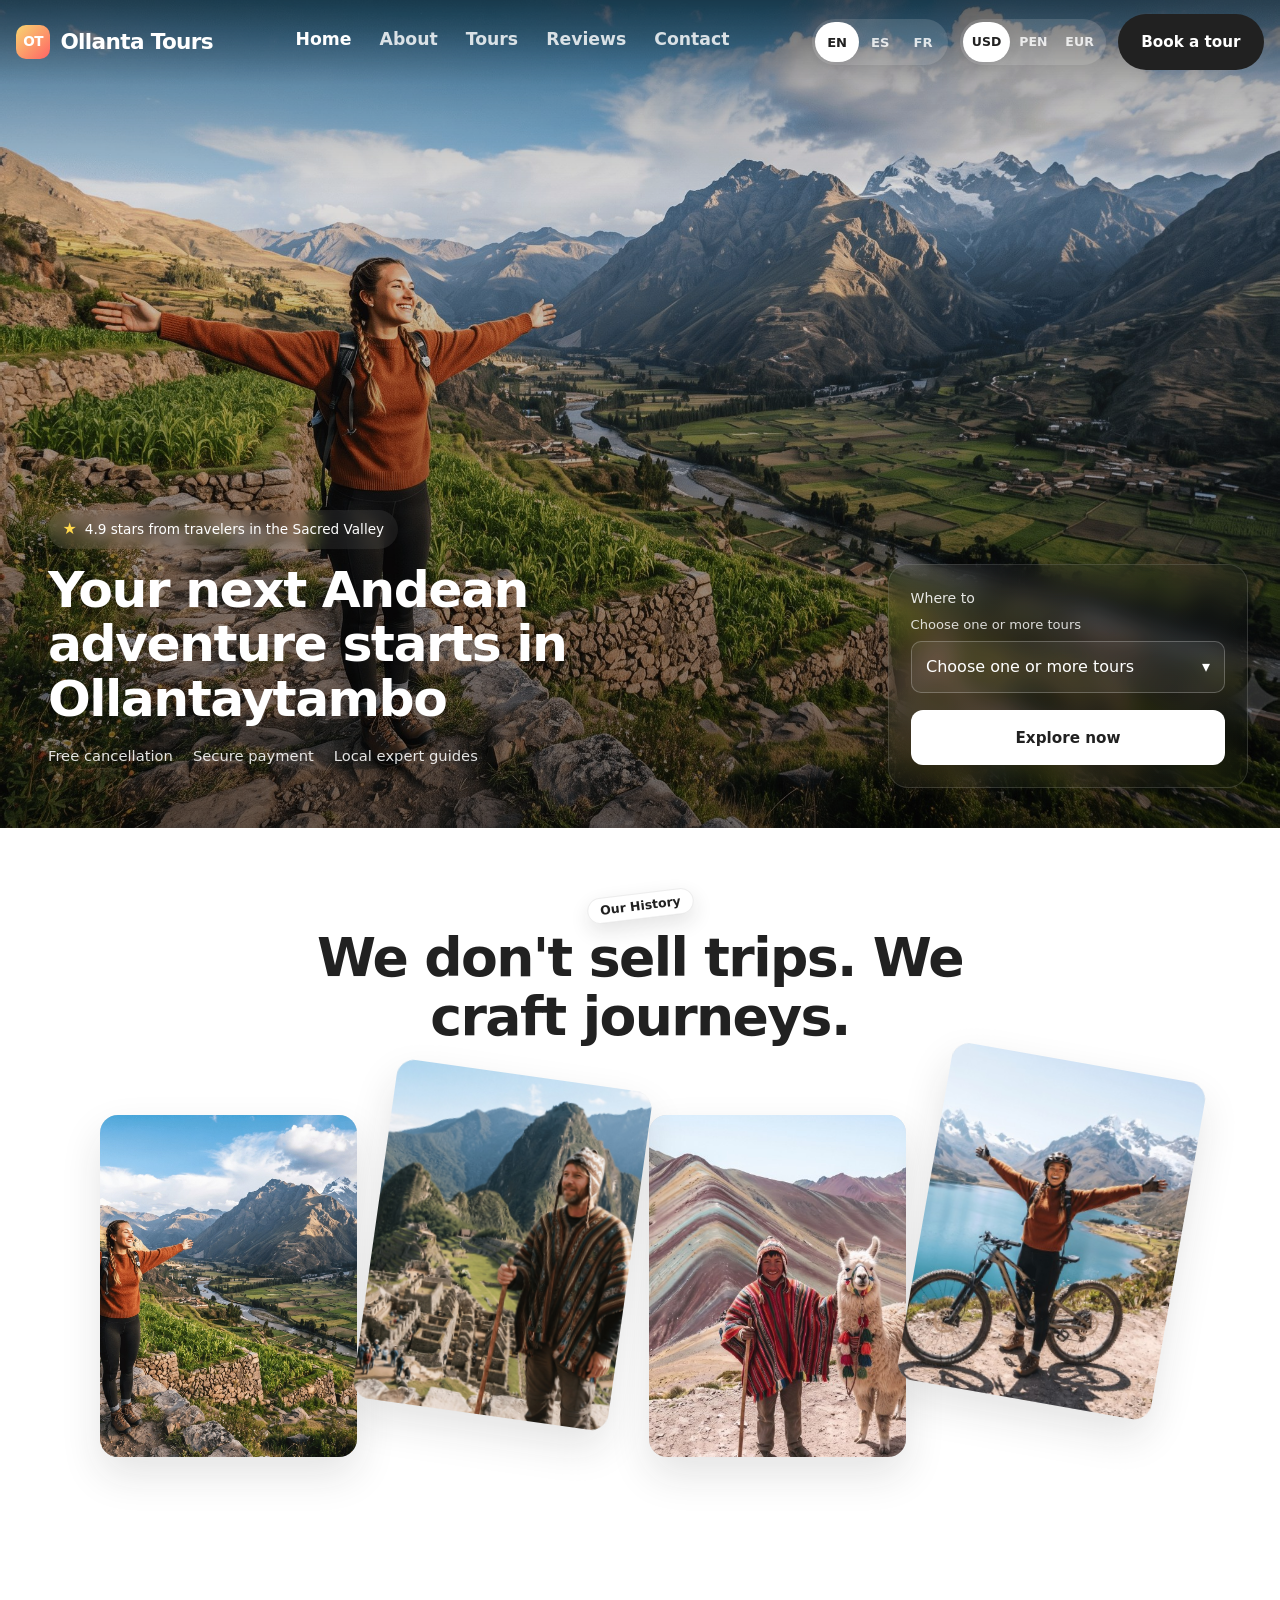
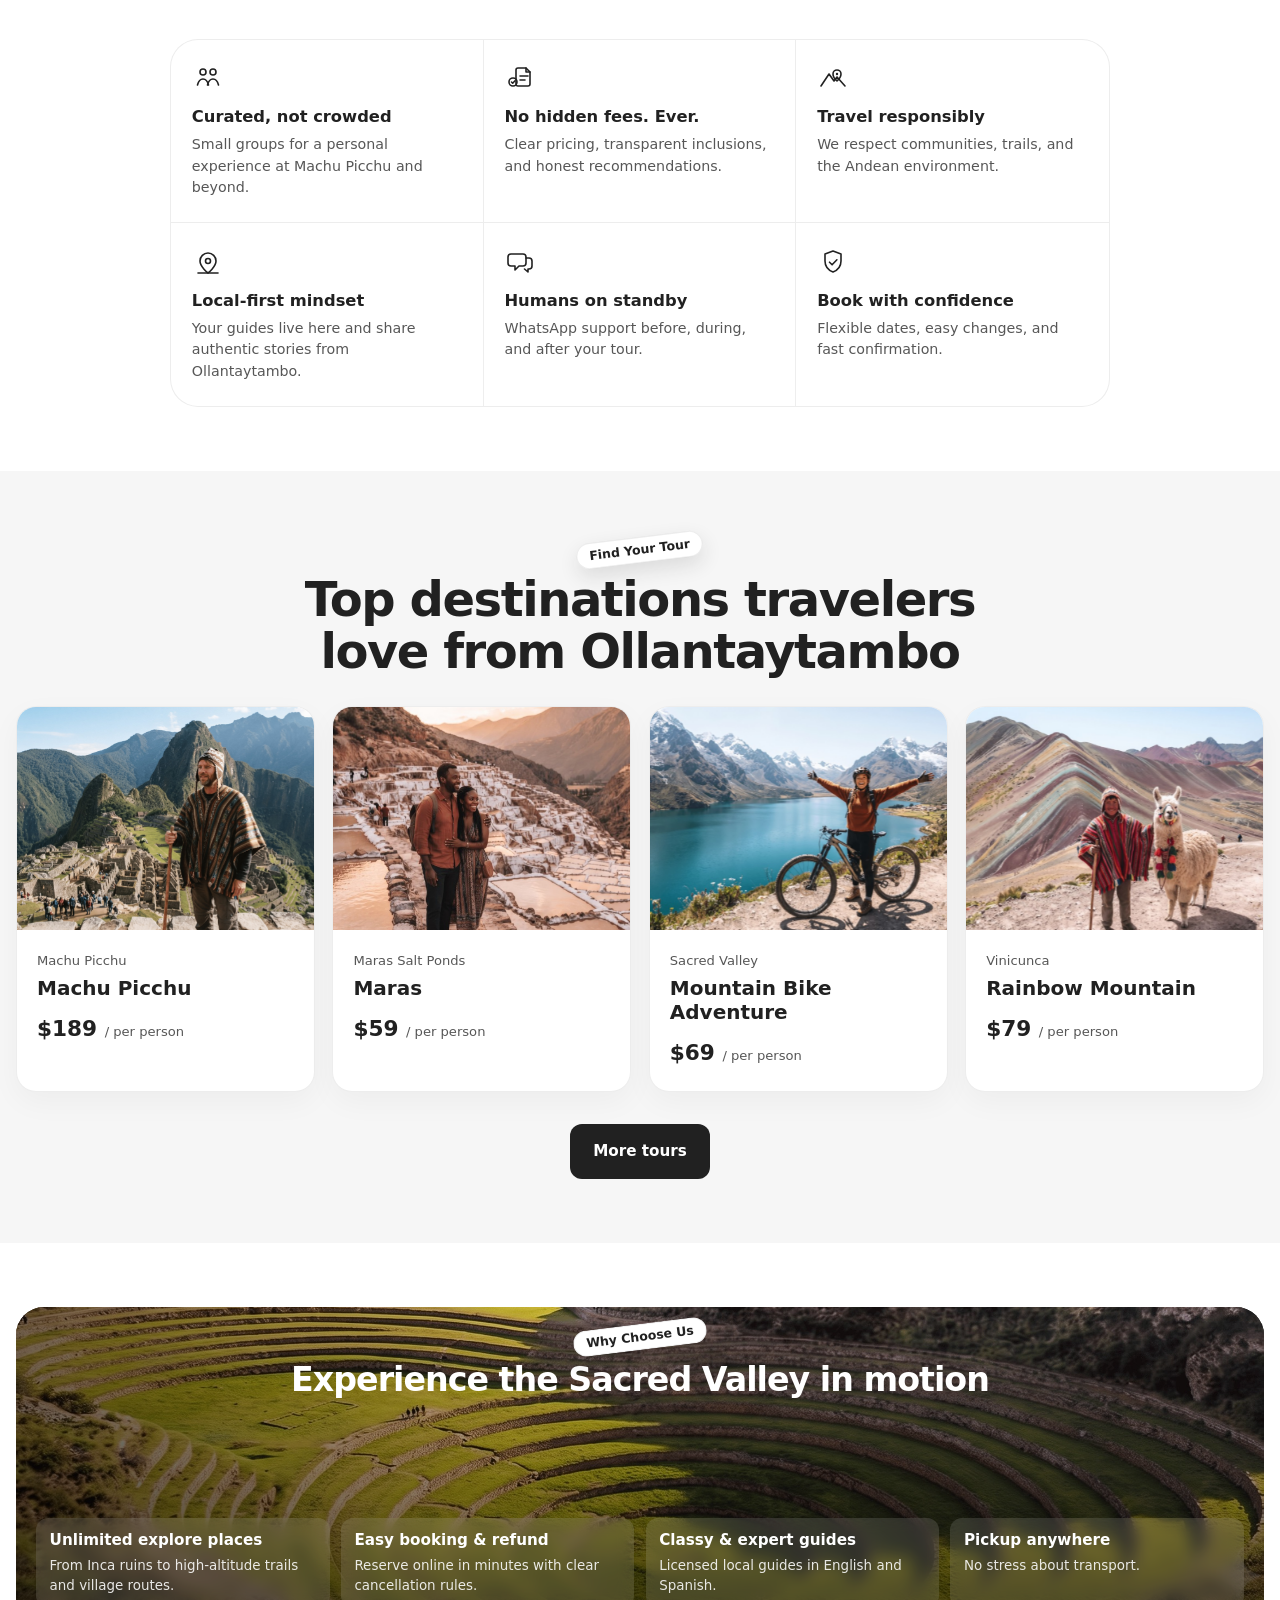
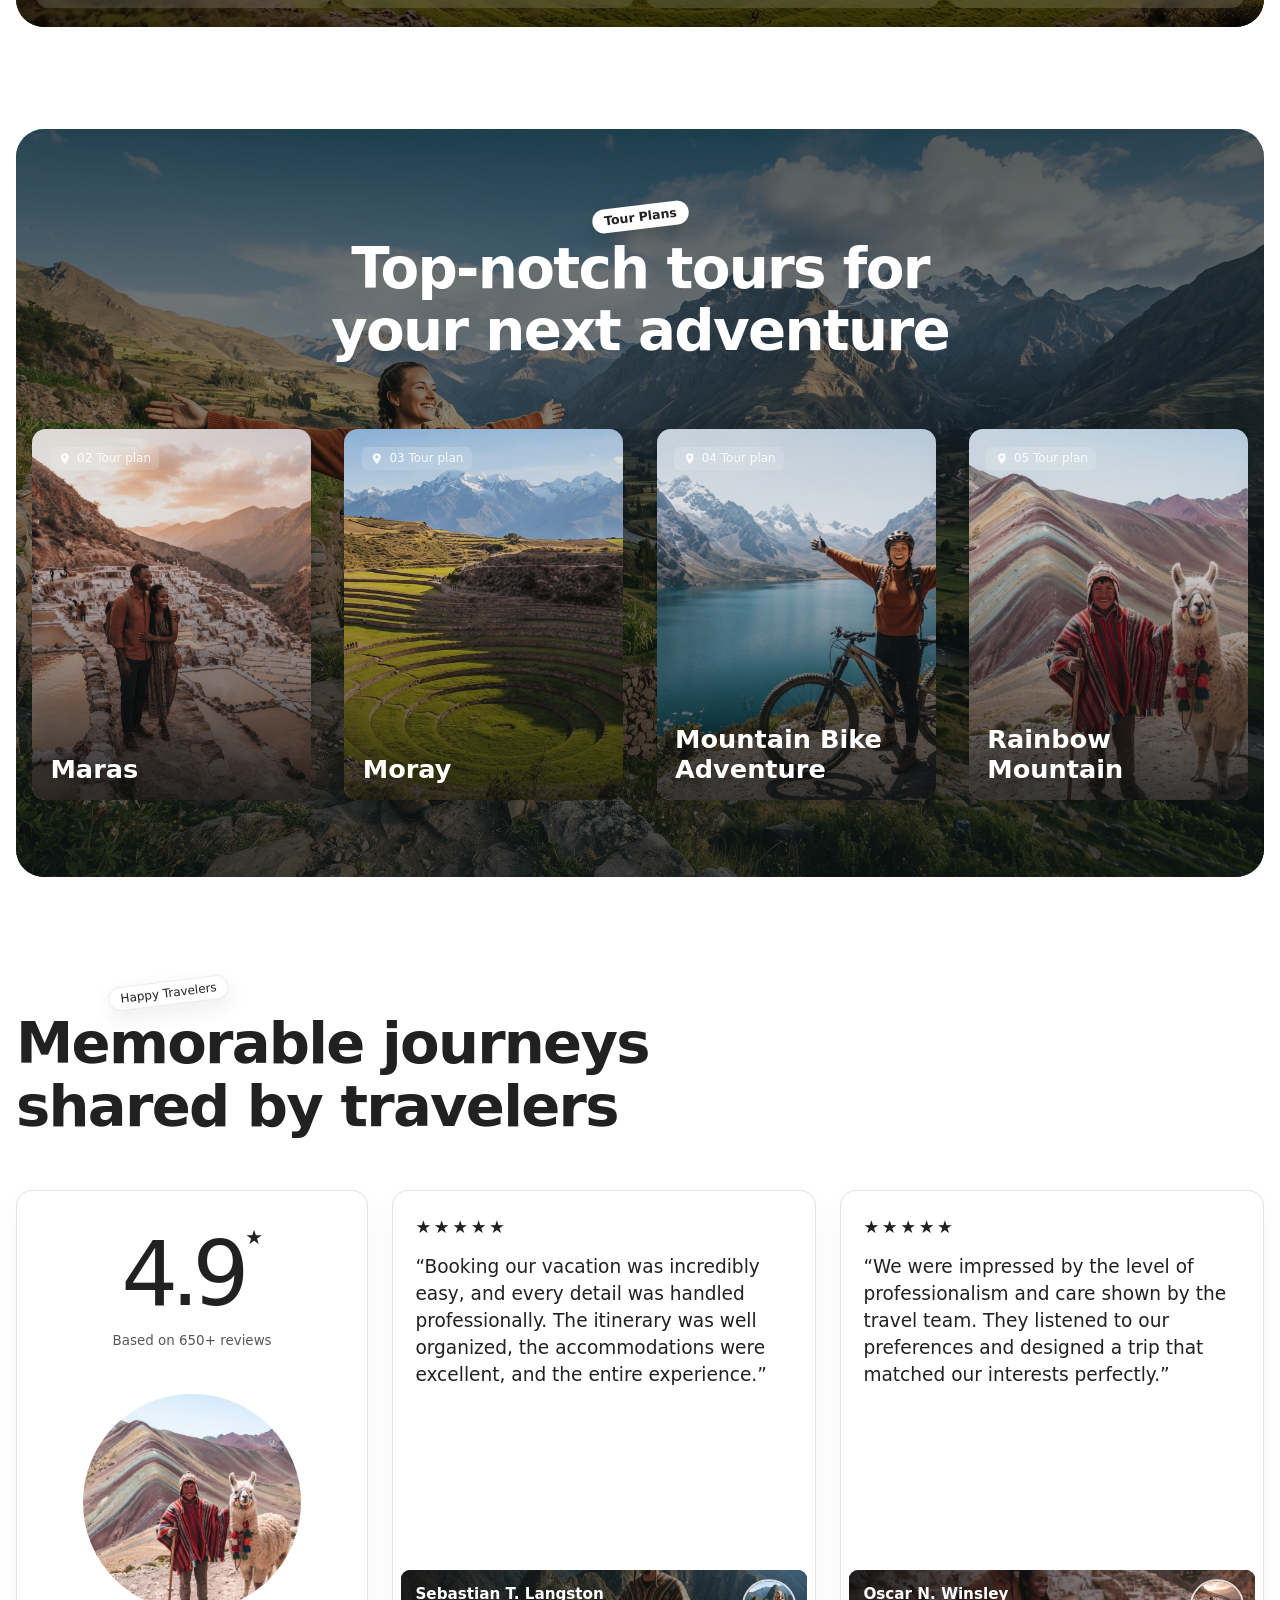
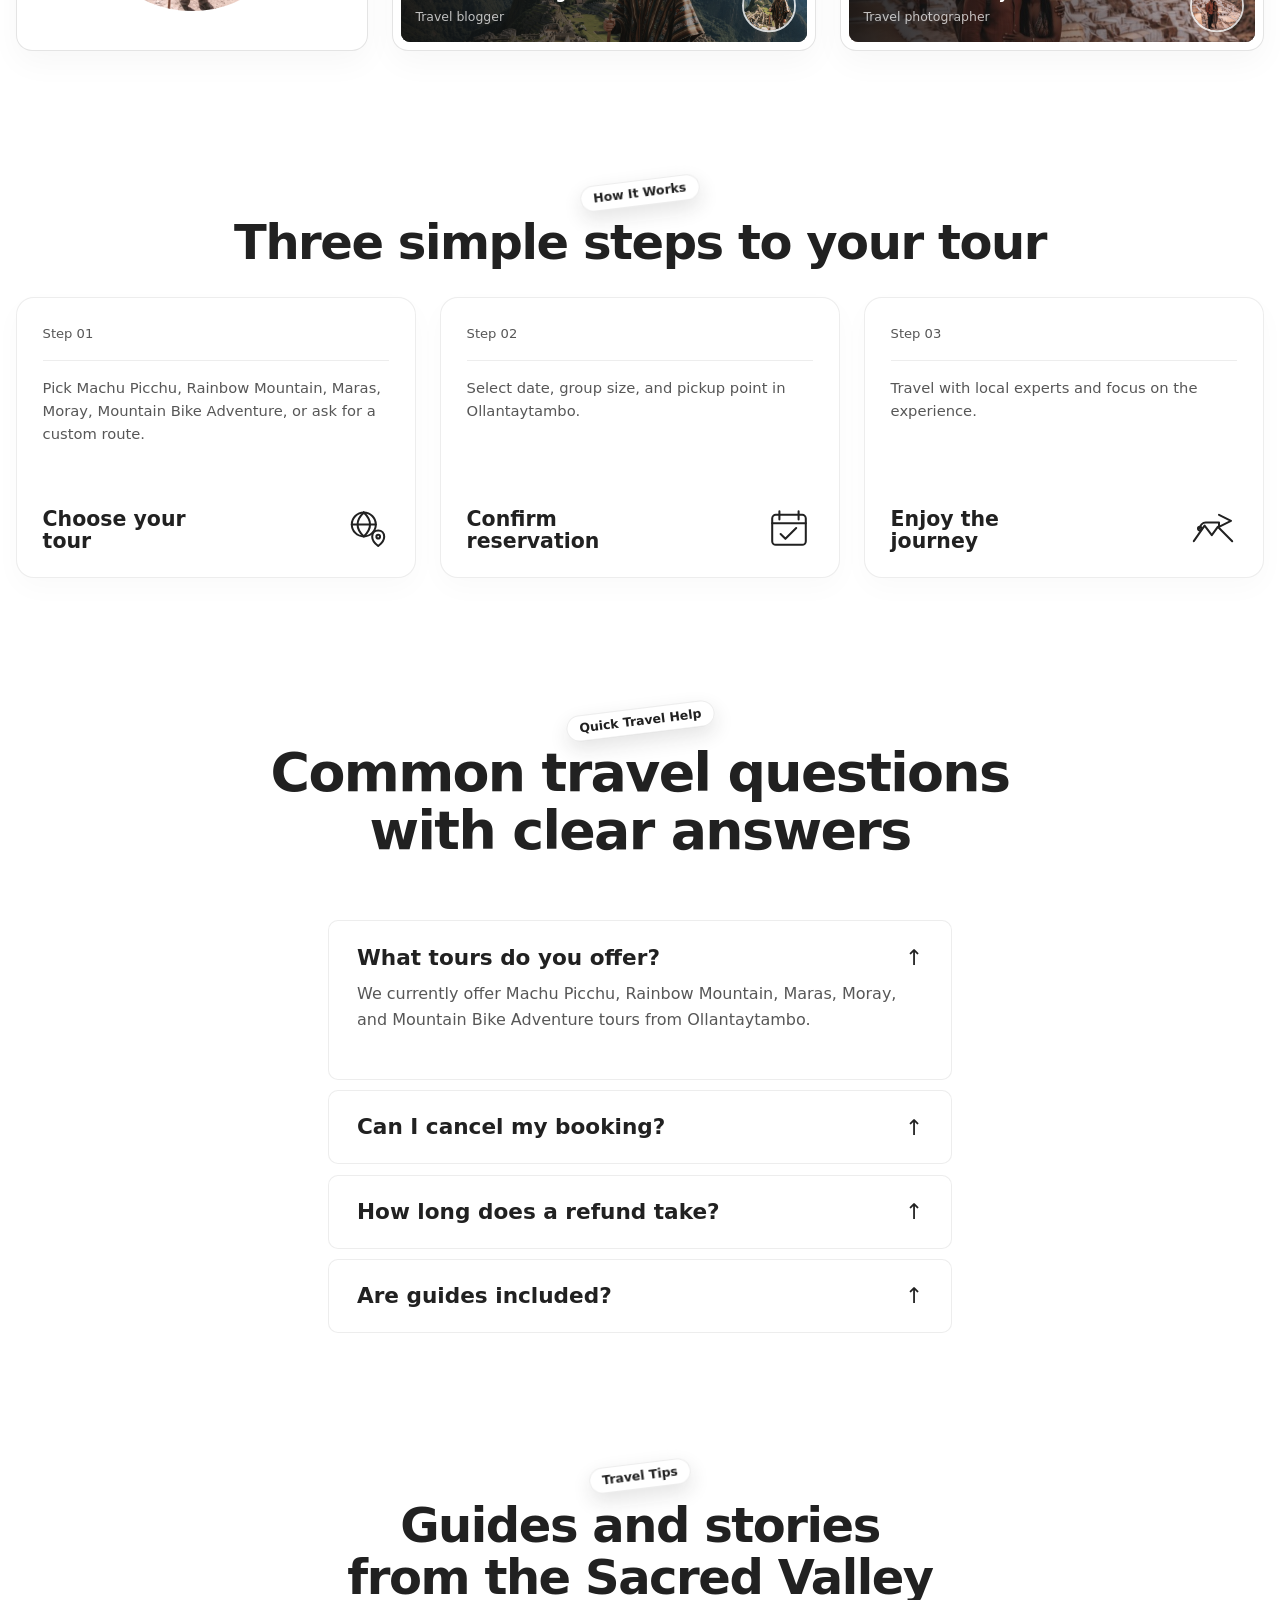
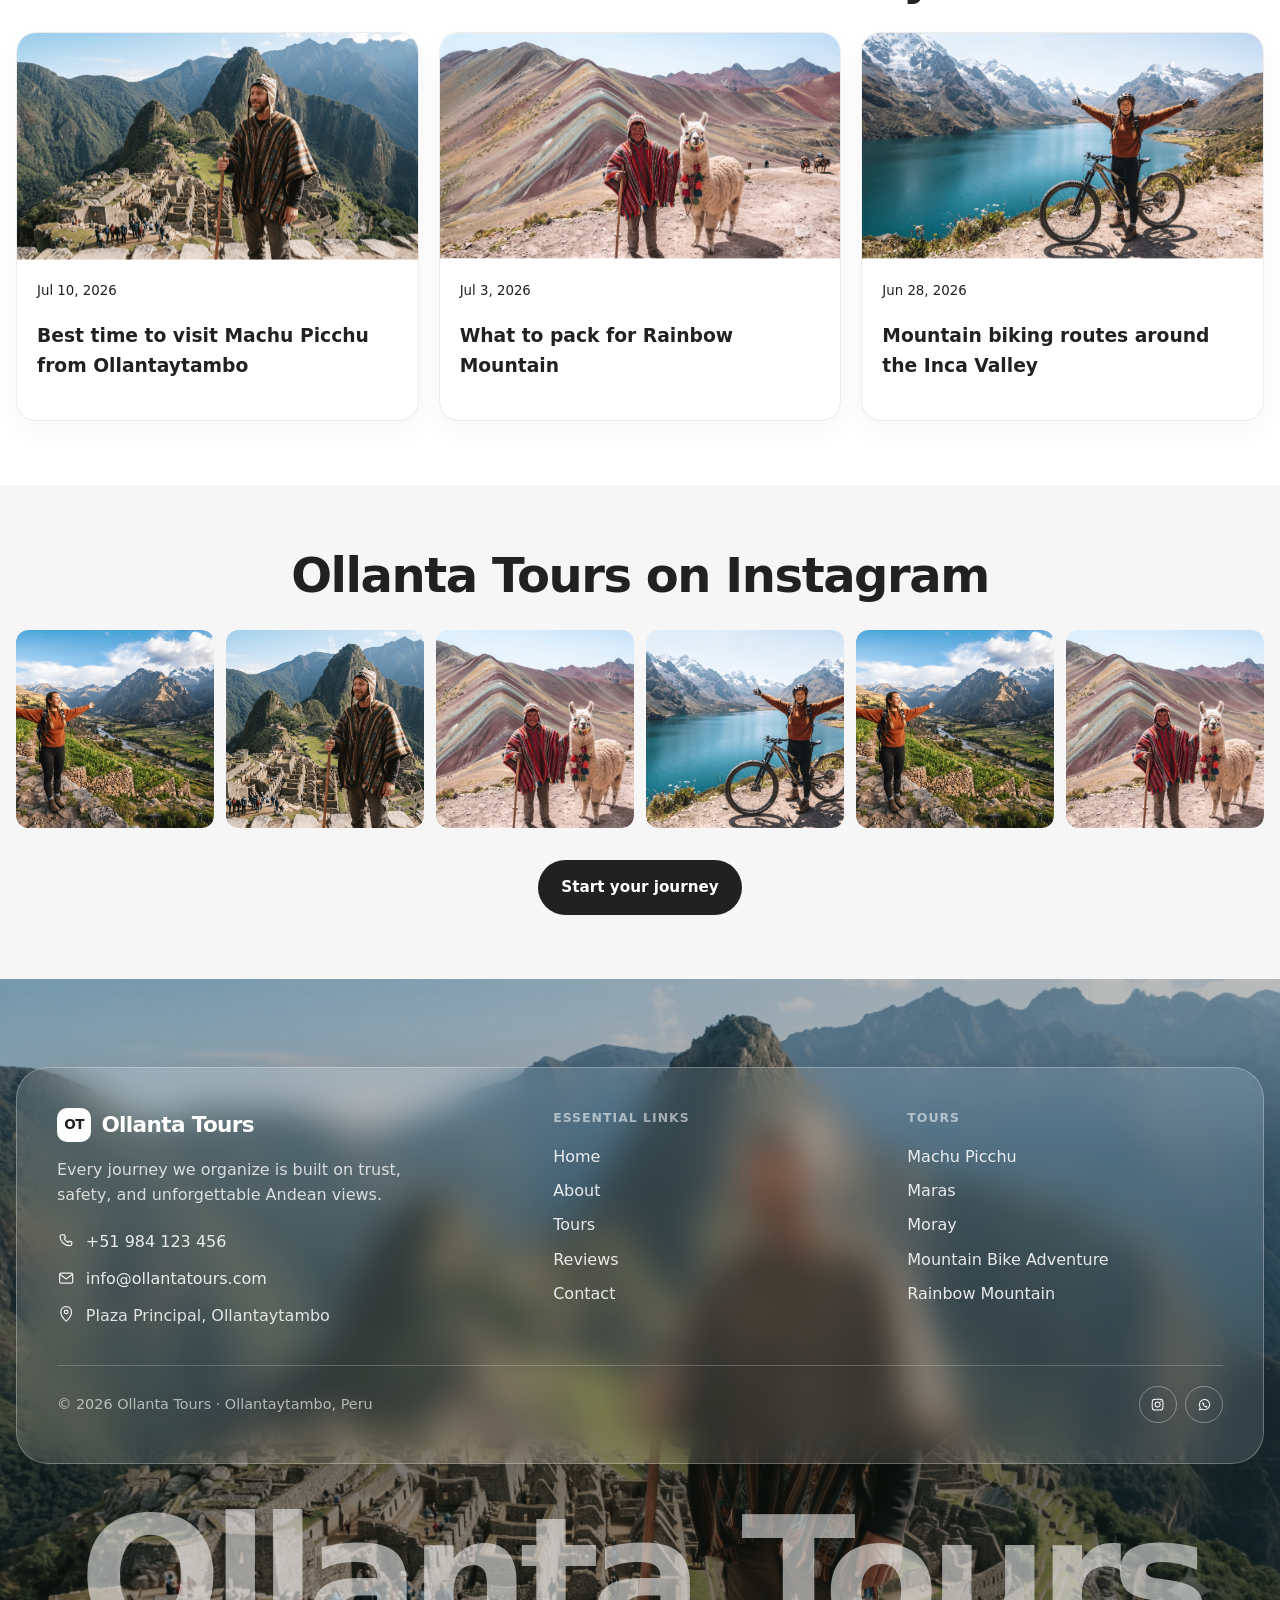
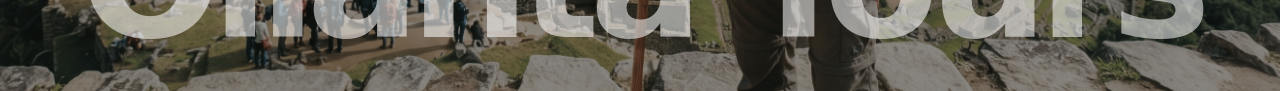
==== commit 0798c487: "Make the site responsive across phone, tablet, and desktop. Restore the mobile Book CTA, tighten mid" ====
--- a/index.html
+++ b/index.html
@@ -42,6 +42,7 @@
         <a href="destinations.html" data-i18n="nav.destinations">Tours</a>
         <a href="testimonials.html" data-i18n="nav.testimonials">Reviews</a>
         <a href="contact.html" data-i18n="nav.contact">Contact</a>
+        <a class="nav-mobile-book btn btn-primary btn-pill" href="booking.html" data-i18n="nav.book">Book a tour</a>
       </nav>
     </header>
 
--- a/styles.css
+++ b/styles.css
@@ -18,6 +18,8 @@
   --radius-pill: 999px;
   --container: min(1360px, calc(100% - 2rem));
   --header-h: 84px;
+  --header-h-scrolled: 60px;
+  --hero-display-size: clamp(1.85rem, 3.5vw, 3.25rem);
   --font: "Satoshi", "Inter", system-ui, sans-serif;
 }
 
@@ -37,6 +39,7 @@
   color: var(--text);
   background: var(--bg);
   line-height: 1.6;
+  overflow-x: clip;
 }
 
 img {
@@ -379,7 +382,8 @@
   font-size: 0.88rem;
 }
 
-.site-header.scrolled .lang-switch button {
+.site-header.scrolled .lang-switch button,
+.site-header.scrolled .currency-switch button {
   padding: 0.3rem 0.65rem;
 }
 
@@ -426,11 +430,24 @@
   background: rgba(255, 255, 255, 0.14);
 }
 
+body[data-page="home"] .site-header:not(.scrolled) .currency-switch {
+  background: rgba(255, 255, 255, 0.14);
+}
+
 body[data-page="home"] .site-header:not(.scrolled) .lang-switch button {
   color: rgba(255, 255, 255, 0.82);
 }
 
+body[data-page="home"] .site-header:not(.scrolled) .currency-switch button {
+  color: rgba(255, 255, 255, 0.82);
+}
+
 body[data-page="home"] .site-header:not(.scrolled) .lang-switch button.active {
+  background: var(--white);
+  color: var(--text);
+}
+
+body[data-page="home"] .site-header:not(.scrolled) .currency-switch button.active {
   background: var(--white);
   color: var(--text);
 }
@@ -505,10 +522,19 @@
   background: rgba(33, 33, 33, 0.06);
 }
 
+.currency-switch {
+  display: inline-flex;
+  padding: 0.2rem;
+  border-radius: var(--radius-pill);
+  background: rgba(33, 33, 33, 0.06);
+}
+
 .lang-switch button {
   border: 0;
   background: transparent;
   color: var(--text-soft);
+  min-height: 40px;
+  min-width: 40px;
   padding: 0.45rem 0.75rem;
   border-radius: var(--radius-pill);
   cursor: pointer;
@@ -516,7 +542,27 @@
   font-weight: 700;
 }
 
+.currency-switch button {
+  border: 0;
+  background: transparent;
+  color: var(--text-soft);
+  min-height: 40px;
+  min-width: 40px;
+  padding: 0.45rem 0.55rem;
+  border-radius: var(--radius-pill);
+  cursor: pointer;
+  font-size: 0.78rem;
+  font-weight: 700;
+  letter-spacing: 0.01em;
+}
+
 .lang-switch button.active {
+  background: var(--white);
+  color: var(--text);
+  box-shadow: 0 4px 12px rgba(33, 33, 33, 0.08);
+}
+
+.currency-switch button.active {
   background: var(--white);
   color: var(--text);
   box-shadow: 0 4px 12px rgba(33, 33, 33, 0.08);
@@ -556,6 +602,25 @@
   font-weight: 600;
   padding: 0.75rem 0;
   border-bottom: 1px solid var(--border);
+}
+
+.nav-mobile .nav-mobile-book {
+  margin-top: 0.75rem;
+  border-bottom: 0;
+  display: inline-flex;
+  align-items: center;
+  justify-content: center;
+  min-height: 48px;
+  padding: 0.85rem 1.15rem;
+  border-radius: var(--radius-pill);
+  background: var(--text);
+  color: var(--white);
+  text-align: center;
+}
+
+.site-header.scrolled .nav-mobile .nav-mobile-book {
+  background: var(--text);
+  color: var(--white);
 }
 
 /* Hero */
@@ -1682,7 +1747,7 @@
 
 .page-hero h1 {
   margin: 0;
-  font-size: clamp(2.8rem, 6vw, 5rem);
+  font-size: clamp(2.15rem, 6vw, 5rem);
   line-height: 0.98;
   letter-spacing: -0.04em;
 }
@@ -1694,6 +1759,48 @@
   font-size: 1.05rem;
 }
 
+.page-hero-centered {
+  text-align: center;
+}
+
+.page-hero-centered .page-hero-head {
+  display: grid;
+  justify-items: center;
+  gap: 0.85rem;
+  margin-inline: auto;
+}
+
+.page-hero-centered h1 {
+  max-width: 16ch;
+  font-size: var(--hero-display-size);
+  line-height: 1.08;
+  letter-spacing: -0.04em;
+  text-wrap: balance;
+}
+
+.page-hero-centered p {
+  max-width: 42ch;
+  margin: 0.35rem 0 0;
+  text-wrap: balance;
+}
+
+.page-hero-badge {
+  display: inline-flex;
+  align-items: center;
+  margin: 0 0 0.15rem;
+  padding: 0.35rem 0.75rem;
+  border: 1px solid var(--border);
+  border-radius: var(--radius-pill);
+  background: var(--white);
+  color: var(--text);
+  box-shadow: 0 8px 20px rgba(33, 33, 33, 0.12);
+  font-size: 0.78rem;
+  font-weight: 700;
+  line-height: 1;
+  text-transform: capitalize;
+  transform: rotate(-7deg);
+}
+
 /* About page — template layout */
 .about-hero {
   padding: calc(var(--header-h) + 1.5rem) 0 0;
@@ -1702,9 +1809,11 @@
 .about-hero-media {
   position: relative;
   overflow: hidden;
-  width: 100%;
-  aspect-ratio: 2.35 / 1;
-  min-height: clamp(260px, 36vw, 520px);
+  width: min(94%, 1180px);
+  max-width: 100%;
+  margin-inline: auto;
+  aspect-ratio: 2.95 / 1;
+  min-height: clamp(190px, 26vw, 370px);
   border-radius: clamp(22px, 3vw, 36px);
   background: #111;
   cursor: crosshair;
@@ -1757,8 +1866,8 @@
   padding: clamp(1.25rem, 4vw, 2.5rem);
   color: var(--white);
   text-align: center;
-  font-size: clamp(2.1rem, 5.2vw, 4.2rem);
-  line-height: 1.05;
+  font-size: var(--hero-display-size);
+  line-height: 1.08;
   letter-spacing: -0.04em;
   text-wrap: balance;
   pointer-events: none;
@@ -1785,41 +1894,54 @@
 
 .about-story-grid {
   display: grid;
-  grid-template-columns: 1.05fr 0.95fr;
-  gap: clamp(1.5rem, 4vw, 3.5rem);
+  grid-template-columns: minmax(0, 0.88fr) minmax(0, 1.12fr);
+  grid-template-areas:
+    "pill title"
+    "media body";
+  column-gap: clamp(1.75rem, 4.5vw, 4rem);
+  row-gap: 1.15rem;
   align-items: start;
 }
 
-.about-story-visual {
-  display: grid;
-  gap: 1rem;
-  justify-items: end;
-}
-
 .about-pill {
+  grid-area: pill;
   display: inline-flex;
   align-items: center;
   justify-content: center;
   width: fit-content;
-  min-height: 2.4rem;
-  padding: 0.45rem 0.95rem;
+  min-height: 2.35rem;
+  padding: 0.42rem 0.95rem;
   border-radius: 999px;
   background: var(--white);
   box-shadow: 0 10px 28px rgba(33, 33, 33, 0.1);
   color: var(--text);
-  font-size: 0.9rem;
+  font-size: 0.88rem;
   font-weight: 600;
+  justify-self: start;
+  align-self: start;
+}
+
+.about-story-title {
+  grid-area: title;
+  max-width: 13ch;
+  margin: 0;
+  font-size: clamp(2.35rem, 4.8vw, 3.75rem);
+  line-height: 1.05;
+  letter-spacing: -0.04em;
+  text-wrap: balance;
 }
 
 .about-story-media {
-  width: 100%;
+  grid-area: media;
+  width: min(100%, 480px);
   overflow: hidden;
-  border-radius: clamp(20px, 2.5vw, 28px);
+  border-radius: clamp(18px, 2.5vw, 26px);
 }
 
 .about-story-media img {
   width: 100%;
-  aspect-ratio: 5 / 4;
+  aspect-ratio: 16 / 10;
+  max-height: 280px;
   object-fit: cover;
   transform: scale(1.1);
   transition: transform 1.15s cubic-bezier(0.22, 1, 0.36, 1);
@@ -1829,11 +1951,9 @@
   transform: scale(1);
 }
 
-.about-story-title {
-  max-width: 14ch;
-  margin: 0 0 1.5rem;
-  font-size: clamp(2.2rem, 4.5vw, 3.6rem);
-  text-wrap: balance;
+.about-story-content {
+  grid-area: body;
+  padding-top: 0.35rem;
 }
 
 .about-principle {
@@ -1880,6 +2000,14 @@
 .about-cta-icon svg {
   width: 0.95rem;
   height: 0.95rem;
+}
+
+.about-history {
+  padding-bottom: clamp(2rem, 4vw, 3rem);
+}
+
+.about-awards {
+  padding-top: clamp(2rem, 4vw, 3rem);
 }
 
 .about-history-head,
@@ -1917,9 +2045,11 @@
   z-index: 1;
   display: grid;
   grid-template-columns: repeat(3, minmax(0, 1fr));
-  gap: 1.25rem;
+  grid-template-rows: auto auto;
+  gap: 1.35rem 1.5rem;
   align-items: start;
   overflow: visible;
+  padding-bottom: 0.5rem;
 }
 
 .about-year-card {
@@ -1928,6 +2058,12 @@
   border-radius: var(--radius-md);
   background: var(--white);
   text-align: center;
+  will-change: transform, opacity;
+}
+
+.about-year-card.about-fx {
+  opacity: 0;
+  transition: none;
 }
 
 .about-year-card strong {
@@ -1943,22 +2079,30 @@
   color: var(--text-soft);
 }
 
+/* Traveli layout: 2016 | 2019 | 2026
+                         2022          */
 .about-year-card-1 {
-  margin-top: 4.5rem;
+  grid-column: 1;
+  grid-row: 1;
+  margin-top: 0;
 }
 
 .about-year-card-2 {
+  grid-column: 2;
+  grid-row: 1;
   margin-top: 0;
 }
 
 .about-year-card-3 {
   grid-column: 2;
+  grid-row: 2;
   margin-top: 0;
 }
 
 .about-year-card-4 {
   grid-column: 3;
-  margin-top: 7rem;
+  grid-row: 2;
+  margin-top: 0;
 }
 
 .about-awards-list {
@@ -2056,7 +2200,8 @@
 }
 
 .about-gallery {
-  padding-top: 0;
+  padding-top: clamp(1.5rem, 3vw, 2.5rem);
+  padding-bottom: clamp(2rem, 4vw, 3.5rem);
   overflow: hidden;
 }
 
@@ -2069,7 +2214,8 @@
 .about-gallery-track {
   display: flex;
   width: max-content;
-  animation: about-gallery-scroll 42s linear infinite;
+  animation: about-gallery-scroll 71s linear infinite;
+  will-change: transform;
 }
 
 .about-gallery-marquee:hover .about-gallery-track {
@@ -2079,21 +2225,25 @@
 .about-gallery-group {
   display: flex;
   flex-shrink: 0;
+  align-items: stretch;
   gap: var(--about-gallery-gap);
-  padding-inline: calc(var(--about-gallery-gap) / 2);
+  padding-right: var(--about-gallery-gap);
 }
 
 .about-gallery-frame {
   flex: 0 0 clamp(220px, 26vw, 360px);
+  width: clamp(220px, 26vw, 360px);
   margin: 0;
   overflow: hidden;
   border-radius: clamp(18px, 2.5vw, 28px);
+  aspect-ratio: 4 / 5;
+  background: #e8e8e8;
 }
 
 .about-gallery-frame img {
   display: block;
   width: 100%;
-  aspect-ratio: 4 / 5;
+  height: 100%;
   object-fit: cover;
 }
 
@@ -2121,7 +2271,281 @@
     flex-wrap: wrap;
     justify-content: center;
     width: 100%;
+    padding-right: 0;
     padding-inline: 1rem;
+    gap: var(--about-gallery-gap);
+  }
+}
+
+/* Reviews page — Traveli testimonial layout */
+.reviews-hero {
+  padding: calc(var(--header-h) + 1.5rem) 0 0;
+}
+
+.reviews-hero-panel {
+  position: relative;
+  overflow: hidden;
+  display: grid;
+  place-items: start center;
+  min-height: clamp(270px, 37.5vw, 435px);
+  padding: clamp(1rem, 2.6vw, 2rem);
+  border-radius: clamp(22px, 3vw, 36px);
+  background: #111;
+  color: var(--white);
+  cursor: crosshair;
+}
+
+.reviews-hero-panel > .hero-water-canvas {
+  position: absolute;
+  inset: 0;
+  width: 100%;
+  height: 100%;
+  z-index: 0;
+}
+
+.reviews-hero-panel > .hero-water-source {
+  display: none;
+}
+
+.reviews-hero-panel.is-static > .hero-water-canvas {
+  display: none;
+}
+
+.reviews-hero-panel.is-static > .hero-water-source {
+  display: block;
+  position: absolute;
+  inset: 0;
+  width: 100%;
+  height: 100%;
+  object-fit: cover;
+  object-position: center 88%;
+  z-index: 0;
+}
+
+.reviews-hero-shade {
+  position: absolute;
+  inset: 0;
+  z-index: 1;
+  pointer-events: none;
+  background:
+    linear-gradient(
+      180deg,
+      rgba(6, 10, 12, 0.42) 0%,
+      rgba(6, 10, 12, 0.16) 42%,
+      rgba(6, 10, 12, 0.1) 100%
+    );
+}
+
+.reviews-hero-panel h1 {
+  position: relative;
+  z-index: 2;
+  margin: 0;
+  max-width: 12em;
+  text-align: center;
+  font-size: var(--hero-display-size);
+  line-height: 1.08;
+  letter-spacing: -0.04em;
+}
+
+.reviews-hero-copy {
+  position: relative;
+  z-index: 2;
+  display: grid;
+  justify-items: center;
+  gap: 0.9rem;
+}
+
+.reviews-hero-badge {
+  display: inline-flex;
+  align-items: center;
+  margin: 0;
+  padding: 0.35rem 0.75rem;
+  border: 1px solid var(--border);
+  border-radius: var(--radius-pill);
+  background: var(--white);
+  color: var(--text);
+  box-shadow: 0 8px 20px rgba(33, 33, 33, 0.12);
+  font-size: 0.78rem;
+  font-weight: 700;
+  line-height: 1;
+  letter-spacing: 0;
+  text-transform: capitalize;
+  transform: rotate(-7deg);
+}
+
+.reviews-carousel-section {
+  padding-top: clamp(2rem, 4.5vw, 3.5rem);
+  padding-bottom: clamp(2.5rem, 5vw, 4rem);
+  overflow: hidden;
+}
+
+.reviews-marquee {
+  --reviews-gap: clamp(1rem, 2vw, 1.5rem);
+  width: 100%;
+  overflow: hidden;
+  cursor: grab;
+  touch-action: pan-y;
+  user-select: none;
+  -webkit-user-select: none;
+  mask-image: linear-gradient(90deg, transparent, #000 4%, #000 96%, transparent);
+  -webkit-mask-image: linear-gradient(90deg, transparent, #000 4%, #000 96%, transparent);
+}
+
+.reviews-marquee.is-dragging {
+  cursor: grabbing;
+}
+
+.reviews-marquee img {
+  -webkit-user-drag: none;
+  pointer-events: none;
+}
+
+.reviews-track {
+  display: flex;
+  width: max-content;
+  will-change: transform;
+  transform: translate3d(0, 0, 0);
+}
+
+.reviews-group {
+  display: flex;
+  flex-shrink: 0;
+  align-items: flex-start;
+  gap: var(--reviews-gap);
+  padding-right: var(--reviews-gap);
+}
+
+.reviews-card {
+  flex: 0 0 clamp(280px, 30vw, 400px);
+  width: clamp(280px, 30vw, 400px);
+  display: flex;
+  flex-direction: column;
+  justify-content: space-between;
+  gap: 1.25rem;
+  min-height: clamp(420px, 52vw, 540px);
+  padding: 0.7rem;
+  border: 1px solid var(--border);
+  border-radius: clamp(16px, 2vw, 22px);
+  background: var(--white);
+  box-shadow: 0 18px 40px rgba(33, 33, 33, 0.06);
+}
+
+.reviews-group .reviews-card:nth-child(even) {
+  margin-top: clamp(2.5rem, 5vw, 4.5rem);
+}
+
+.reviews-card-stars {
+  padding: 0.85rem 0.85rem 0;
+  color: var(--text);
+  font-size: 0.95rem;
+  letter-spacing: 0.12em;
+  line-height: 1;
+}
+
+.reviews-card blockquote {
+  margin: 0;
+  padding: 0 0.85rem;
+  color: var(--text);
+  font-size: clamp(1rem, 1.35vw, 1.15rem);
+  font-weight: 500;
+  line-height: 1.45;
+  letter-spacing: -0.01em;
+}
+
+.reviews-card blockquote > span[aria-hidden="true"] {
+  font-weight: 700;
+}
+
+.reviews-card-footer {
+  position: relative;
+  display: flex;
+  align-items: center;
+  justify-content: space-between;
+  gap: 0.85rem;
+  min-height: 92px;
+  margin-top: auto;
+  padding: 1rem 1.1rem;
+  overflow: hidden;
+  border-radius: clamp(12px, 1.6vw, 16px);
+  color: var(--white);
+  background:
+    linear-gradient(90deg, rgba(12, 16, 18, 0.72), rgba(12, 16, 18, 0.45)),
+    var(--reviews-footer-image) center / cover no-repeat;
+}
+
+.reviews-card-footer > div {
+  position: relative;
+  z-index: 1;
+  display: grid;
+  gap: 0.2rem;
+  min-width: 0;
+}
+
+.reviews-card-footer strong {
+  font-size: 0.98rem;
+  font-weight: 700;
+  letter-spacing: -0.02em;
+}
+
+.reviews-card-footer span {
+  color: rgba(255, 255, 255, 0.82);
+  font-size: 0.84rem;
+}
+
+.reviews-card-footer img {
+  position: relative;
+  z-index: 1;
+  flex: 0 0 50px;
+  width: 50px;
+  height: 50px;
+  border-radius: 50%;
+  object-fit: cover;
+  border: 2px solid rgba(255, 255, 255, 0.55);
+}
+
+@media (prefers-reduced-motion: reduce) {
+  .reviews-marquee {
+    cursor: default;
+  }
+
+  .reviews-track {
+    width: 100%;
+    justify-content: center;
+    transform: none !important;
+  }
+
+  .reviews-group[aria-hidden="true"] {
+    display: none;
+  }
+
+  .reviews-group {
+    flex-wrap: wrap;
+    justify-content: center;
+    width: 100%;
+    padding-right: 0;
+    padding-inline: 1rem;
+    gap: var(--reviews-gap);
+  }
+
+  .reviews-group .reviews-card:nth-child(even) {
+    margin-top: 0;
+  }
+
+  .reviews-marquee {
+    mask-image: none;
+    -webkit-mask-image: none;
+  }
+}
+
+@media (max-width: 800px) {
+  .reviews-hero-panel {
+    min-height: clamp(225px, 54vw, 315px);
+    padding: 0.9rem;
+  }
+
+  .reviews-hero-panel h1 {
+    max-width: 12em;
+    font-size: var(--hero-display-size);
   }
 }
 
@@ -2160,16 +2584,16 @@
   transform: translate3d(0, calc(min(120px, 18vh) * -1), 0);
 }
 
-.about-year-card.about-fx-from-bottom {
-  transform: translate3d(0, 56px, 0);
-}
-
+.about-year-card.about-fx-from-bottom,
 .about-year-card.about-fx-from-top {
-  transform: translate3d(0, 40px, 0);
+  transform: none;
 }
 
 .about-year-card.about-fx-from-bottom.is-visible,
-.about-year-card.about-fx-from-top.is-visible,
+.about-year-card.about-fx-from-top.is-visible {
+  transform: none;
+}
+
 .about-fx-from-bottom.is-visible,
 .about-fx-from-top.is-visible,
 .about-fx-fade-up.is-visible,
@@ -2211,6 +2635,7 @@
   .about-fx-pop,
   .about-word,
   .about-hero-media.is-static > .hero-water-source,
+  .reviews-hero-panel.is-static > .hero-water-source,
   .about-story-media img {
     opacity: 1 !important;
     transform: none !important;
@@ -2221,92 +2646,119 @@
 @media (max-width: 1100px) {
   .about-timeline {
     grid-template-columns: repeat(2, minmax(0, 1fr));
+    grid-template-rows: auto;
+  }
+
+  .about-year-card-1 {
+    grid-column: 1;
+    grid-row: auto;
+    margin-top: 2.5rem;
+  }
+
+  .about-year-card-2 {
+    grid-column: 2;
+    grid-row: auto;
+    margin-top: 0;
+  }
+
+  .about-year-card-3 {
+    grid-column: 1;
+    grid-row: auto;
+    margin-top: 0;
+  }
+
+  .about-year-card-4 {
+    grid-column: 2;
+    grid-row: auto;
+    margin-top: 0;
+  }
+
+  .about-award-row {
+    grid-template-columns: minmax(0, 1fr) 100px;
+    align-items: start;
+  }
+
+  .about-award-meta {
+    min-height: 0;
+    gap: 1.1rem;
+  }
+
+  .about-award-image {
+    width: 100px;
+    height: 126px;
+  }
+
+  .about-award-copy {
+    grid-column: 1 / -1;
+  }
+}
+
+@media (max-width: 900px) {
+  .about-hero-media {
+    width: 100%;
+    aspect-ratio: 16 / 9;
+    min-height: 200px;
+  }
+
+  .about-story-grid {
+    grid-template-columns: 1fr;
+    grid-template-areas:
+      "pill"
+      "title"
+      "media"
+      "body";
+    row-gap: 1rem;
+  }
+
+  .about-story-title {
+    max-width: none;
+  }
+
+  .about-story-media {
+    width: 100%;
+  }
+
+  .about-story-media img {
+    aspect-ratio: 16 / 10;
+    max-height: none;
+  }
+
+  .about-story-content {
+    padding-top: 0;
+  }
+
+  .about-principle {
+    grid-template-columns: 1fr;
+    gap: 0.45rem;
+  }
+
+  .about-fx-slide-right {
+    transform: translate3d(48px, 0, 0);
+  }
+
+  .about-fx-from-bottom {
+    transform: translate3d(0, 56px, 0);
+  }
+
+  .about-fx-from-top {
+    transform: translate3d(0, 40px, 0);
+  }
+
+  .about-year-card.about-fx-from-top {
+    transform: translate3d(0, 40px, 0);
+  }
+}
+
+@media (max-width: 640px) {
+  .about-timeline {
+    grid-template-columns: 1fr;
   }
 
   .about-year-card-1,
   .about-year-card-2,
   .about-year-card-3,
   .about-year-card-4 {
-    grid-column: auto;
-    margin-top: 0;
-  }
-
-  .about-year-card-2,
-  .about-year-card-4 {
-    margin-top: 2rem;
-  }
-
-  .about-award-row {
-    grid-template-columns: minmax(0, 1fr) 100px;
-    align-items: start;
-  }
-
-  .about-award-meta {
-    min-height: 0;
-    gap: 1.1rem;
-  }
-
-  .about-award-image {
-    width: 100px;
-    height: 126px;
-  }
-
-  .about-award-copy {
-    grid-column: 1 / -1;
-  }
-}
-
-@media (max-width: 900px) {
-  .about-hero-media {
-    aspect-ratio: 16 / 10;
-    min-height: 240px;
-  }
-
-  .about-story-grid {
-    grid-template-columns: 1fr;
-  }
-
-  .about-story-visual {
-    justify-items: start;
-  }
-
-  .about-story-title {
-    max-width: none;
-  }
-
-  .about-story-media img {
-    aspect-ratio: 16 / 11;
-  }
-
-  .about-principle {
-    grid-template-columns: 1fr;
-    gap: 0.45rem;
-  }
-
-  .about-fx-slide-right {
-    transform: translate3d(48px, 0, 0);
-  }
-
-  .about-fx-from-bottom {
-    transform: translate3d(0, 56px, 0);
-  }
-
-  .about-fx-from-top {
-    transform: translate3d(0, 40px, 0);
-  }
-
-  .about-year-card.about-fx-from-top {
-    transform: translate3d(0, 40px, 0);
-  }
-}
-
-@media (max-width: 640px) {
-  .about-timeline {
-    grid-template-columns: 1fr;
-  }
-
-  .about-year-card-2,
-  .about-year-card-4 {
+    grid-column: 1;
     margin-top: 0;
   }
 
@@ -2327,6 +2779,86 @@
   align-items: start;
 }
 
+.detail-gallery {
+  display: grid;
+  gap: 0.75rem;
+  width: 100%;
+}
+
+.detail-gallery[data-count="1"] {
+  grid-template-columns: 1fr;
+}
+
+.detail-gallery[data-count="2"] {
+  grid-template-columns: repeat(2, minmax(0, 1fr));
+}
+
+.detail-gallery[data-count="3"] {
+  grid-template-columns: repeat(3, minmax(0, 1fr));
+}
+
+.detail-gallery[data-count="4"] {
+  grid-template-columns: repeat(2, minmax(0, 1fr));
+}
+
+.detail-gallery[data-count="5"] {
+  grid-template-columns: repeat(3, minmax(0, 1fr));
+}
+
+.detail-gallery-item {
+  position: relative;
+  margin: 0;
+  border-radius: 20px;
+  overflow: hidden;
+  aspect-ratio: 16 / 9;
+  background: var(--bg-soft);
+}
+
+.detail-gallery:not([data-count="1"]) .detail-gallery-item {
+  aspect-ratio: 4 / 3;
+  border-radius: 16px;
+}
+
+.detail-gallery[data-count="5"] .detail-gallery-item:first-child {
+  grid-column: span 2;
+  aspect-ratio: 16 / 9;
+}
+
+.detail-gallery-item img {
+  display: block;
+  width: 100%;
+  height: 100%;
+  object-fit: cover;
+}
+
+.detail-gallery-item figcaption {
+  position: absolute;
+  inset: auto 0 0;
+  padding: 1.4rem 0.75rem 0.65rem;
+  background: linear-gradient(transparent, rgba(12, 16, 20, 0.72));
+  color: #fff;
+  font-size: 0.82rem;
+  font-weight: 600;
+  line-height: 1.2;
+}
+
+@media (prefers-reduced-motion: no-preference) {
+  .detail-gallery-item {
+    animation: detail-gallery-in 0.35s ease both;
+  }
+
+  @keyframes detail-gallery-in {
+    from {
+      opacity: 0;
+      transform: translateY(8px) scale(0.98);
+    }
+    to {
+      opacity: 1;
+      transform: none;
+    }
+  }
+}
+
 .detail-content h2,
 .detail-content h3 {
   margin: 2rem 0 0.75rem;
@@ -2339,7 +2871,7 @@
 
 .booking-panel {
   position: sticky;
-  top: calc(var(--header-h) + 1rem);
+  top: calc(var(--header-h-scrolled, 60px) + 1rem);
   padding: 1.5rem;
   border-radius: var(--radius-md);
   border: 1px solid var(--border);
@@ -2372,6 +2904,13 @@
 .tour-multi {
   position: relative;
   margin-top: 0.35rem;
+}
+
+.tour-multi-hint {
+  margin: 0 0 0.45rem;
+  font-size: 0.82rem;
+  line-height: 1.35;
+  color: var(--muted, #5c6570);
 }
 
 .tour-multi-button {
@@ -2474,9 +3013,7 @@
 
 .tour-booking-row {
   display: grid;
-  grid-template-columns: repeat(2, minmax(105px, 1fr));
   gap: 0.75rem;
-  align-items: end;
   padding: 0.9rem;
   border: 1px solid var(--border);
   border-radius: 12px;
@@ -2484,14 +3021,50 @@
 }
 
 .tour-booking-row > strong {
-  grid-column: 1 / -1;
-  align-self: center;
   line-height: 1.25;
 }
 
+.tour-booking-body {
+  display: grid;
+  grid-template-columns: minmax(0, 1fr) clamp(96px, 28%, 160px);
+  gap: 0.75rem;
+  align-items: stretch;
+}
+
+.tour-booking-main {
+  display: grid;
+  grid-template-columns: repeat(2, minmax(0, 1fr));
+  gap: 0.75rem;
+  align-items: start;
+  min-width: 0;
+}
+
+.tour-booking-photo {
+  position: relative;
+  margin: 0;
+  min-height: 100%;
+  border-radius: 10px;
+  overflow: hidden;
+  background: var(--bg-soft);
+  aspect-ratio: 4 / 3;
+}
+
+.tour-booking-photo img {
+  display: block;
+  width: 100%;
+  height: 100%;
+  object-fit: cover;
+}
+
 .tour-date-field {
   display: grid;
   gap: 0.4rem;
+}
+
+.tour-travelers-field {
+  display: grid;
+  gap: 0.3rem;
+  align-content: start;
 }
 
 .booking-panel .tour-booking-row label,
@@ -2536,6 +3109,10 @@
   border-color: rgba(255, 255, 255, 0.24);
   background: rgba(255, 255, 255, 0.06);
   color: var(--white);
+}
+
+.hero-booking .tour-multi-hint {
+  color: rgba(255, 255, 255, 0.82);
 }
 
 .hero-booking .tour-multi-button:focus-visible {
@@ -2573,9 +3150,20 @@
 }
 
 .hero-booking .tour-booking-row {
-  grid-template-columns: 1fr;
   border-color: rgba(255, 255, 255, 0.18);
   background: rgba(255, 255, 255, 0.08);
+}
+
+.hero-booking .tour-booking-main {
+  grid-template-columns: 1fr;
+}
+
+.hero-booking .tour-booking-body {
+  grid-template-columns: 1fr;
+}
+
+.hero-booking .tour-booking-photo {
+  display: none;
 }
 
 .hero-booking .tour-booking-details {
@@ -2939,16 +3527,297 @@
   box-shadow: 0 0 0 3px rgba(66, 133, 244, 0.18);
 }
 
-.contact-grid {
-  display: grid;
-  grid-template-columns: repeat(3, minmax(0, 1fr));
-  gap: 1.25rem;
+.detail-combine-hint {
+  margin: 0.45rem 0 0;
+  font-size: 0.84rem;
+  font-weight: 600;
+  line-height: 1.35;
+  color: var(--muted, #5c6570);
+}
+
+.detail-booking-panel .order-price-summary {
+  margin-top: 0.85rem;
+}
+
+.detail-booking-panel .tour-booking-details {
+  max-height: min(52vh, 520px);
+  overflow-y: auto;
+  padding-right: 0.15rem;
 }
 
 .contact-card {
   padding: 1.5rem;
   border-radius: var(--radius-md);
   background: var(--bg-soft);
+}
+
+/* Contact page — Traveli layout */
+.contact-page-hero {
+  padding-bottom: 0.5rem;
+}
+
+.contact-page-hero h1 {
+  max-width: 14ch;
+  text-transform: uppercase;
+  letter-spacing: -0.03em;
+}
+
+.contact-section {
+  padding-top: clamp(1.5rem, 3vw, 2.5rem);
+}
+
+.contact-layout {
+  display: grid;
+  grid-template-columns: minmax(280px, 0.92fr) minmax(0, 1.2fr);
+  gap: clamp(1.25rem, 3vw, 2rem);
+  align-items: stretch;
+}
+
+.contact-info-panel {
+  position: relative;
+  overflow: hidden;
+  display: flex;
+  flex-direction: column;
+  justify-content: flex-end;
+  min-height: clamp(480px, 68vh, 720px);
+  padding: clamp(1.4rem, 3vw, 2rem);
+  border-radius: clamp(18px, 2.5vw, 28px);
+  color: var(--white);
+  background:
+    linear-gradient(180deg, rgba(8, 14, 14, 0.28) 0%, rgba(8, 14, 14, 0.72) 100%),
+    url("assets/footer-bg.jpg") center / cover no-repeat;
+}
+
+.contact-info-shade {
+  position: absolute;
+  inset: 0;
+  z-index: 0;
+  pointer-events: none;
+  background:
+    linear-gradient(160deg, rgba(8, 14, 14, 0.2) 0%, rgba(8, 14, 14, 0.55) 45%, rgba(8, 14, 14, 0.78) 100%);
+}
+
+.contact-info-content {
+  position: relative;
+  z-index: 1;
+  display: grid;
+  gap: 1rem;
+}
+
+.contact-info-content h2 {
+  margin: 0;
+  max-width: 14ch;
+  font-size: clamp(1.55rem, 2.8vw, 2.2rem);
+  line-height: 1.12;
+  letter-spacing: -0.03em;
+  text-wrap: balance;
+}
+
+.contact-info-content > p {
+  margin: 0;
+  max-width: 36ch;
+  color: rgba(255, 255, 255, 0.82);
+  font-size: 0.95rem;
+  line-height: 1.55;
+}
+
+.contact-info-list {
+  display: grid;
+  gap: 0.75rem;
+  margin-top: 0.5rem;
+}
+
+.contact-info-item {
+  display: grid;
+  grid-template-columns: auto 1fr;
+  gap: 0.85rem;
+  align-items: center;
+  padding: 0.9rem 1rem;
+  border: 1px solid rgba(255, 255, 255, 0.22);
+  border-radius: 16px;
+  background: rgba(255, 255, 255, 0.14);
+  backdrop-filter: blur(12px) saturate(1.15);
+  -webkit-backdrop-filter: blur(12px) saturate(1.15);
+}
+
+.contact-info-icon {
+  display: inline-grid;
+  place-items: center;
+  width: 2.4rem;
+  height: 2.4rem;
+  border-radius: 999px;
+  background: rgba(255, 255, 255, 0.16);
+  color: var(--white);
+}
+
+.contact-info-icon svg {
+  width: 1.05rem;
+  height: 1.05rem;
+}
+
+.contact-info-item span {
+  display: block;
+  margin-bottom: 0.15rem;
+  color: rgba(255, 255, 255, 0.72);
+  font-size: 0.72rem;
+  font-weight: 700;
+  letter-spacing: 0.06em;
+  text-transform: uppercase;
+}
+
+.contact-info-item a,
+.contact-info-item strong {
+  color: var(--white);
+  font-size: 0.98rem;
+  font-weight: 700;
+  text-decoration: none;
+  word-break: break-word;
+}
+
+.contact-info-item a:hover,
+.contact-info-item a:focus-visible {
+  text-decoration: underline;
+}
+
+.contact-form-panel {
+  padding: clamp(1.35rem, 3vw, 2rem);
+  border: 1px solid var(--border);
+  border-radius: clamp(18px, 2.5vw, 28px);
+  background: var(--white);
+  box-shadow: 0 18px 40px rgba(33, 33, 33, 0.05);
+}
+
+.contact-form-grid {
+  display: grid;
+  grid-template-columns: repeat(2, minmax(0, 1fr));
+  gap: 1rem 1.15rem;
+}
+
+.contact-field {
+  display: grid;
+  gap: 0.4rem;
+  align-content: start;
+  min-width: 0;
+}
+
+.contact-field-full {
+  grid-column: 1 / -1;
+}
+
+.contact-form-panel label,
+.contact-field > label,
+.phone-field-wrap.contact-field > label {
+  display: block;
+  margin: 0;
+  color: var(--text-muted);
+  font-size: 0.74rem;
+  font-weight: 700;
+  letter-spacing: 0.06em;
+  text-transform: uppercase;
+}
+
+.contact-form-panel input,
+.contact-form-panel select,
+.contact-form-panel textarea,
+.contact-form-panel .phone-number-input {
+  width: 100%;
+  padding: 0.9rem 0.95rem;
+  border: 0;
+  border-radius: 12px;
+  background: var(--bg-soft);
+  color: var(--text);
+  font: inherit;
+}
+
+.contact-form-panel textarea {
+  min-height: 140px;
+  resize: vertical;
+}
+
+.contact-form-panel input:focus,
+.contact-form-panel select:focus,
+.contact-form-panel textarea:focus,
+.contact-form-panel .phone-number-input:focus {
+  outline: none;
+  box-shadow: 0 0 0 3px rgba(33, 33, 33, 0.08);
+}
+
+.contact-form-panel .phone-field-wrap.contact-field {
+  margin: 0;
+}
+
+.contact-form-panel .phone-field {
+  display: grid;
+  grid-template-columns: auto minmax(0, 1fr);
+  gap: 0.45rem;
+  align-items: stretch;
+}
+
+.contact-form-panel .phone-country-btn {
+  height: 100%;
+  min-height: 3.05rem;
+  border: 0;
+  border-radius: 12px;
+  background: var(--bg-soft);
+}
+
+.contact-form-panel .tour-multi-trigger {
+  width: 100%;
+  min-height: 3.05rem;
+  border: 0;
+  border-radius: 12px;
+  background: var(--bg-soft);
+  justify-content: space-between;
+}
+
+.contact-submit {
+  margin-top: 1.25rem;
+  min-width: 180px;
+}
+
+.contact-map-section {
+  padding: 0 0 clamp(2rem, 4vw, 3rem);
+}
+
+.contact-map-frame {
+  width: min(94%, 1180px);
+  margin-inline: auto;
+  overflow: hidden;
+  border-radius: clamp(18px, 2.5vw, 28px);
+  border: 1px solid var(--border);
+  background: #dfe7ef;
+  box-shadow: 0 18px 40px rgba(33, 33, 33, 0.06);
+  aspect-ratio: 2.35 / 1;
+  min-height: clamp(280px, 42vw, 460px);
+}
+
+.contact-map-frame iframe {
+  display: block;
+  width: 100%;
+  height: 100%;
+  border: 0;
+  filter: none;
+  -webkit-filter: none;
+}
+
+@media (max-width: 900px) {
+  .contact-layout {
+    grid-template-columns: 1fr;
+  }
+
+  .contact-info-panel {
+    min-height: clamp(380px, 70vw, 520px);
+  }
+
+  .contact-form-grid {
+    grid-template-columns: 1fr;
+  }
+}
+
+@media (max-width: 640px) {
+  .contact-submit {
+    width: 100%;
+  }
 }
 
 .site-footer {
@@ -3121,7 +3990,7 @@
 .footer-watermark {
   margin: 0;
   padding-inline: 0.25rem;
-  color: rgba(255, 255, 255, 0.42);
+  color: rgba(255, 255, 255, 0.55);
   font-size: clamp(3.4rem, 14vw, 10.5rem);
   font-weight: 800;
   line-height: 0.85;
@@ -3131,10 +4000,11 @@
   pointer-events: none;
   user-select: none;
   opacity: 0;
-  transform: translate3d(0, 48px, 0);
+  transform: translate3d(0, 96px, 0) scale(0.96);
   transition:
-    opacity 0.9s cubic-bezier(0.22, 1, 0.36, 1),
-    transform 0.9s cubic-bezier(0.22, 1, 0.36, 1);
+    opacity 2.4s cubic-bezier(0.16, 1, 0.3, 1),
+    transform 2.4s cubic-bezier(0.16, 1, 0.3, 1);
+  transition-delay: 0.15s;
 }
 
 .site-footer.is-revealed .footer-watermark {
@@ -3195,7 +4065,8 @@
     padding-inline: 1rem;
   }
 
-  .lang-switch button {
+  .lang-switch button,
+  .currency-switch button {
     padding-inline: 0.58rem;
   }
 }
@@ -3211,6 +4082,14 @@
     grid-template-columns: 1fr 1fr;
   }
 
+  .story-photos {
+    grid-template-columns: repeat(2, minmax(0, 1fr));
+  }
+
+  .tour-plan-card {
+    flex: 0 0 calc((100% - var(--tour-plan-gap)) / 2);
+  }
+
   .footer-grid {
     grid-template-columns: 1fr 1fr;
   }
@@ -3244,12 +4123,28 @@
     grid-template-columns: repeat(3, minmax(0, 1fr));
   }
 
+  .hero-shell {
+    overflow: visible;
+  }
+
+  .hero-media,
+  .hero-overlay {
+    border-radius: var(--radius-lg);
+    overflow: hidden;
+  }
+
   .hero-booking {
     position: static;
     width: 100%;
-    max-width: 360px;
+    max-width: min(100%, 420px);
     margin-left: auto;
     margin-top: 2rem;
+  }
+
+  .hero-booking .tour-multi-menu {
+    top: calc(48px + 0.45rem);
+    bottom: auto;
+    box-shadow: 0 18px 48px rgba(0, 0, 0, 0.34);
   }
 
   .hero-content {
@@ -3262,6 +4157,10 @@
     justify-content: flex-end;
     padding: calc(var(--header-h) + 1rem) 1.5rem 2rem;
   }
+
+  .booking-panel {
+    top: calc(var(--header-h-scrolled, 60px) + 0.75rem);
+  }
 }
 
 @media (max-width: 768px) {
@@ -3274,6 +4173,8 @@
     display: inline-flex;
     align-items: center;
     justify-content: center;
+    min-width: 44px;
+    min-height: 44px;
   }
 
   .card-grid-3,
@@ -3285,8 +4186,18 @@
   .contact-grid,
   .footer-grid,
   .detail-layout,
-  .story-grid {
+  .story-grid,
+  .values-panel {
     grid-template-columns: 1fr;
+  }
+
+  .detail-gallery[data-count="3"],
+  .detail-gallery[data-count="5"] {
+    grid-template-columns: repeat(2, minmax(0, 1fr));
+  }
+
+  .detail-gallery[data-count="5"] .detail-gallery-item:first-child {
+    grid-column: span 2;
   }
 
   body[data-page="home"] .faq-head,
@@ -3294,12 +4205,16 @@
     width: 100%;
   }
 
-  .hero-content {
-    padding: 1.5rem;
+  .hero-content,
+  body[data-page="home"] .hero-content {
+    padding: calc(var(--header-h) + 0.75rem) 1rem 1.5rem;
   }
 
   .hero-booking {
-    padding: 1.25rem;
+    max-width: none;
+    margin-left: 0;
+    margin-top: 1.25rem;
+    padding: 1.15rem;
   }
 
   .hero-booking-grid {
@@ -3310,13 +4225,70 @@
     width: 100%;
   }
 
+  .hero-shell {
+    min-height: auto;
+    border-radius: 20px;
+  }
+
+  .hero-media,
+  .hero-overlay {
+    border-radius: 20px;
+  }
+
+  .booking-panel,
+  .detail-booking-panel {
+    position: static;
+    top: auto;
+  }
+
   .tour-booking-row {
+    align-items: stretch;
+  }
+
+  .tour-booking-body {
     grid-template-columns: 1fr;
-    align-items: stretch;
+  }
+
+  .tour-booking-photo {
+    order: -1;
+    max-height: 160px;
+    aspect-ratio: 16 / 9;
+  }
+
+  .tour-booking-main,
+  .tour-price-details {
+    grid-template-columns: 1fr;
   }
 
   .tour-multi-menu {
     min-width: 100%;
+  }
+
+  .tour-date-later {
+    min-height: 44px;
+  }
+
+  .tour-date-later input {
+    width: 1.15rem;
+    height: 1.15rem;
+  }
+
+  .testimonials-head .section-title span {
+    white-space: normal;
+  }
+
+  .reviews-card {
+    flex-basis: min(88vw, 320px);
+    width: min(88vw, 320px);
+    min-height: 360px;
+  }
+
+  .reviews-group .reviews-card:nth-child(even) {
+    margin-top: 0;
+  }
+
+  .reviews-marquee {
+    touch-action: pan-x pan-y;
   }
 
   .order-modal-actions {
@@ -3354,28 +4326,11 @@
   body[data-page="home"] .story-photos {
     grid-template-columns: repeat(2, minmax(0, 1fr));
     gap: 0.85rem;
-    padding-bottom: 1.5rem;
-  }
-
-  .values-panel {
-    grid-template-columns: 1fr;
-  }
-
-  .value-cell {
-    border-right: none;
-    border-bottom: 1px solid var(--border);
-  }
-
-  .value-cell:last-child {
-    border-bottom: none;
-  }
-
-  body[data-page="home"] .story-photos.is-active .story-photo-lift:nth-child(2) {
-    transform: translate3d(0, -8%, 0) rotate(6deg);
-  }
-
+  }
+
+  body[data-page="home"] .story-photos.is-active .story-photo-lift:nth-child(2),
   body[data-page="home"] .story-photos.is-active .story-photo-lift:nth-child(4) {
-    transform: translate3d(0, -10%, 0) rotate(7deg);
+    transform: none;
   }
 
   .tour-plans-section {
@@ -3409,6 +4364,18 @@
   .instagram-grid {
     grid-template-columns: repeat(2, minmax(0, 1fr));
   }
+
+  .page-hero {
+    padding: calc(var(--header-h) + 1.5rem) 0 1rem;
+  }
+
+  .page-hero h1 {
+    font-size: clamp(2.05rem, 9vw, 3.2rem);
+  }
+
+  .container {
+    width: min(1360px, calc(100% - 1.25rem));
+  }
 }
 
 @media (max-width: 430px) {
@@ -3429,18 +4396,41 @@
     font-size: 0.72rem;
   }
 
-  .lang-switch {
+  .lang-switch,
+  .currency-switch {
     padding: 0.12rem;
   }
 
   .lang-switch button,
-  .site-header.scrolled .lang-switch button {
-    padding: 0.32rem 0.42rem;
-    font-size: 0.7rem;
+  .currency-switch button,
+  .site-header.scrolled .lang-switch button,
+  .site-header.scrolled .currency-switch button {
+    min-width: 36px;
+    min-height: 40px;
+    padding: 0.35rem 0.4rem;
+    font-size: 0.72rem;
   }
 
   .nav-toggle {
-    width: 38px;
-    height: 38px;
-  }
-}
+    width: 44px;
+    height: 44px;
+  }
+
+  .hero-title {
+    font-size: clamp(1.65rem, 8.5vw, 2.2rem);
+  }
+
+  .reviews-card {
+    flex-basis: min(92vw, 300px);
+    width: min(92vw, 300px);
+    min-height: 340px;
+  }
+
+  .tour-booking-details {
+    max-height: none;
+  }
+
+  .detail-booking-panel .tour-booking-details {
+    max-height: none;
+  }
+}
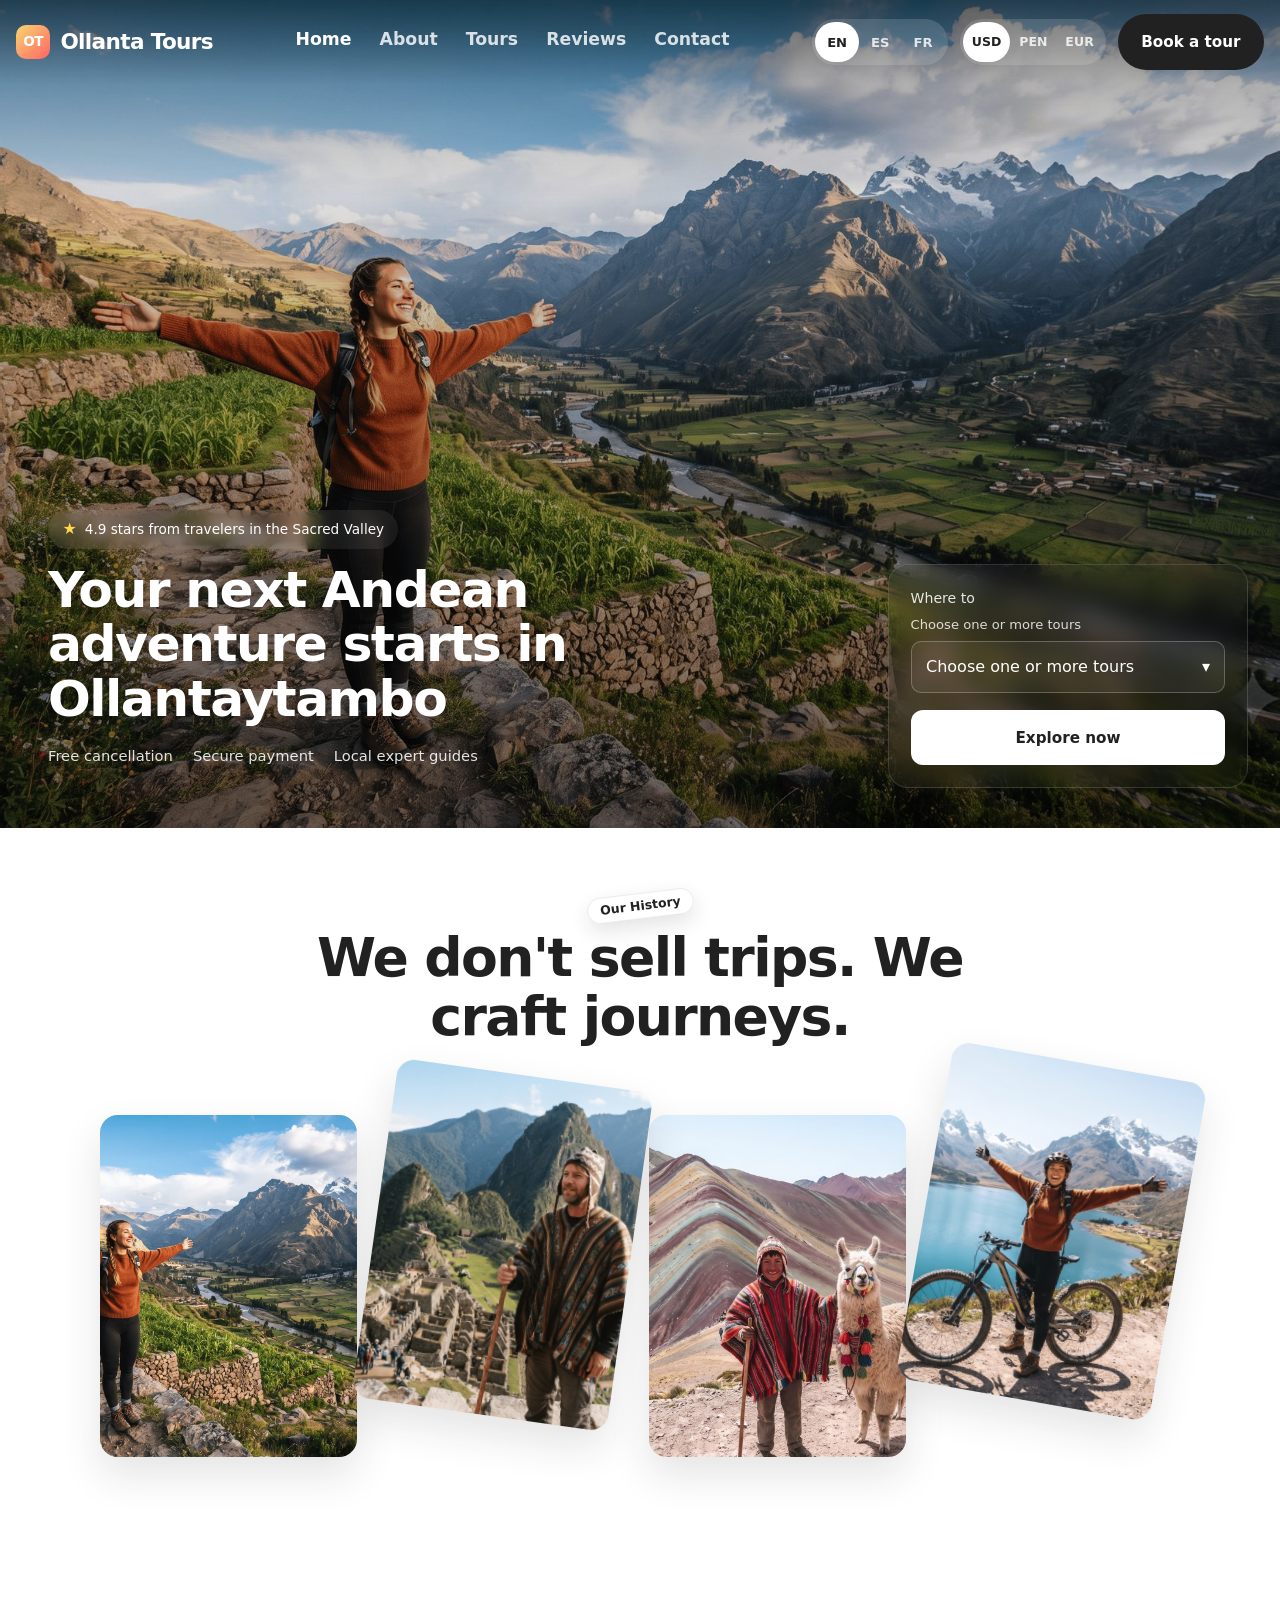
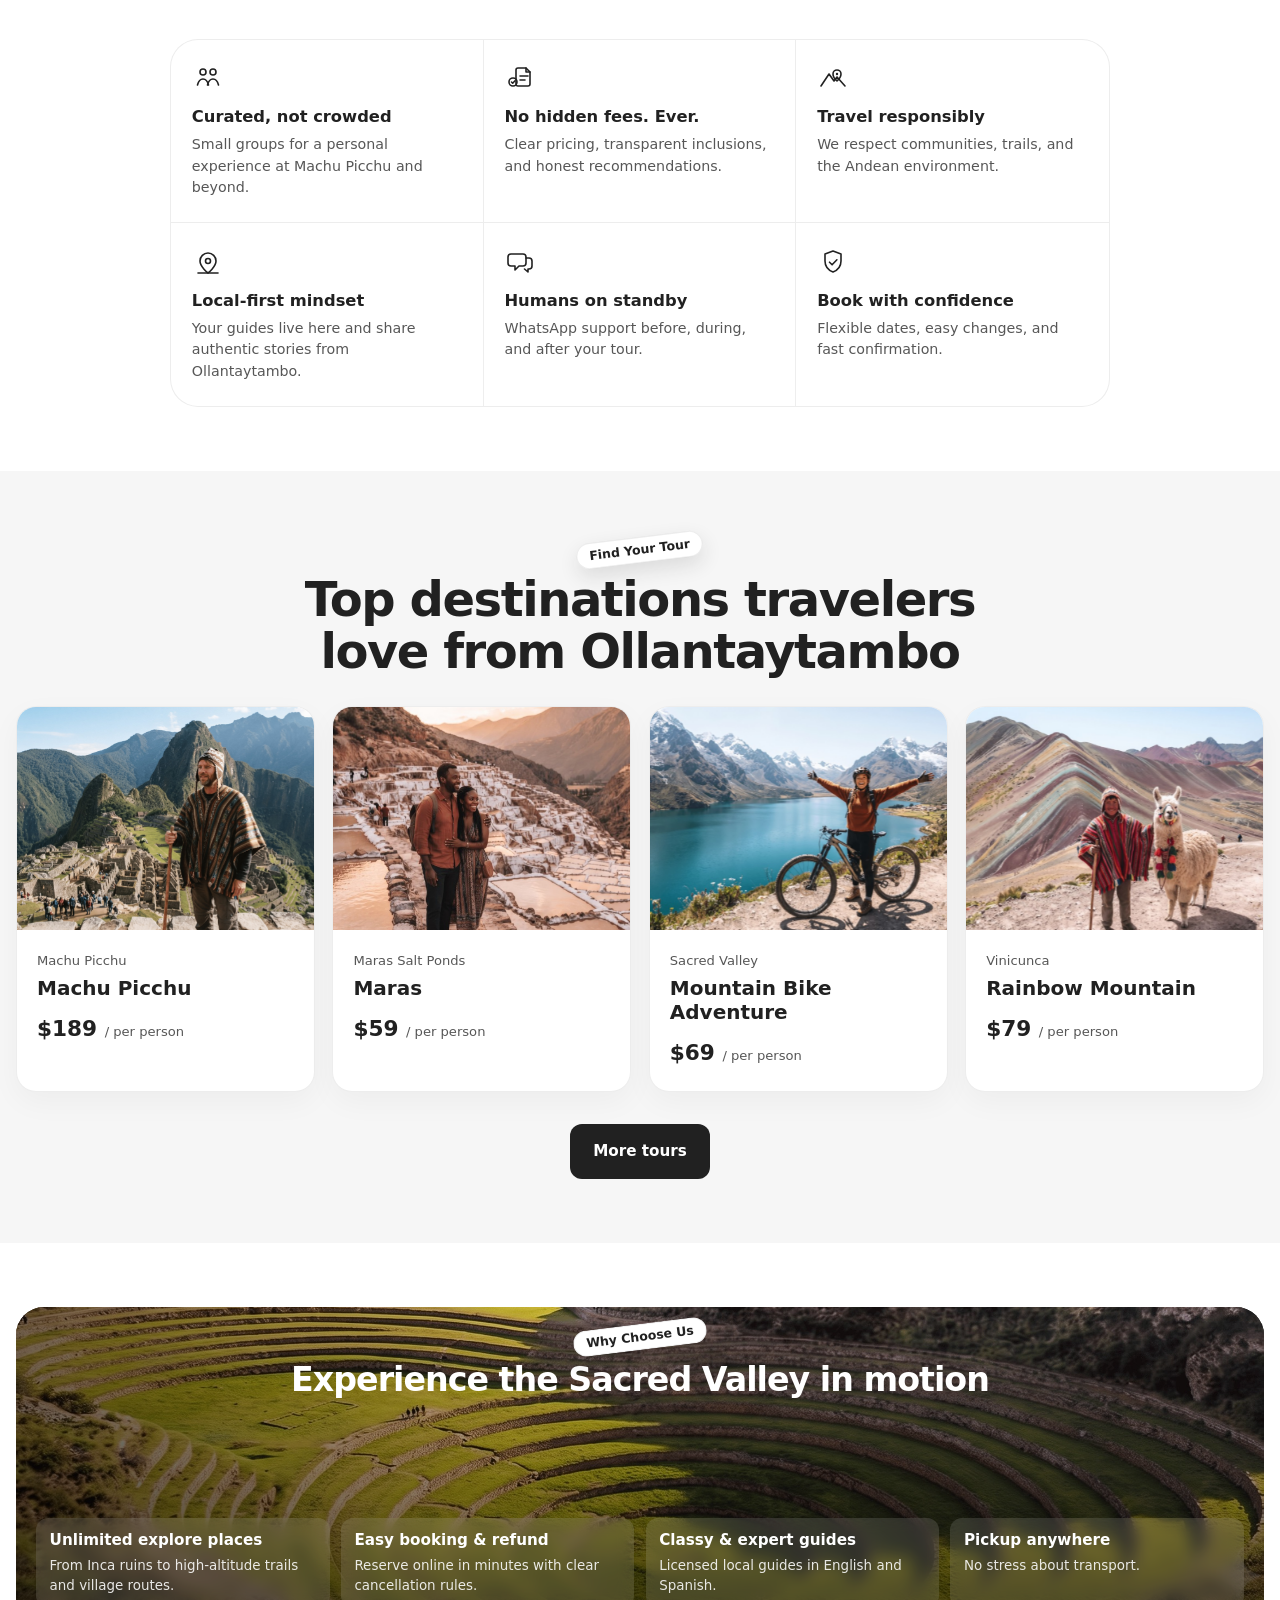
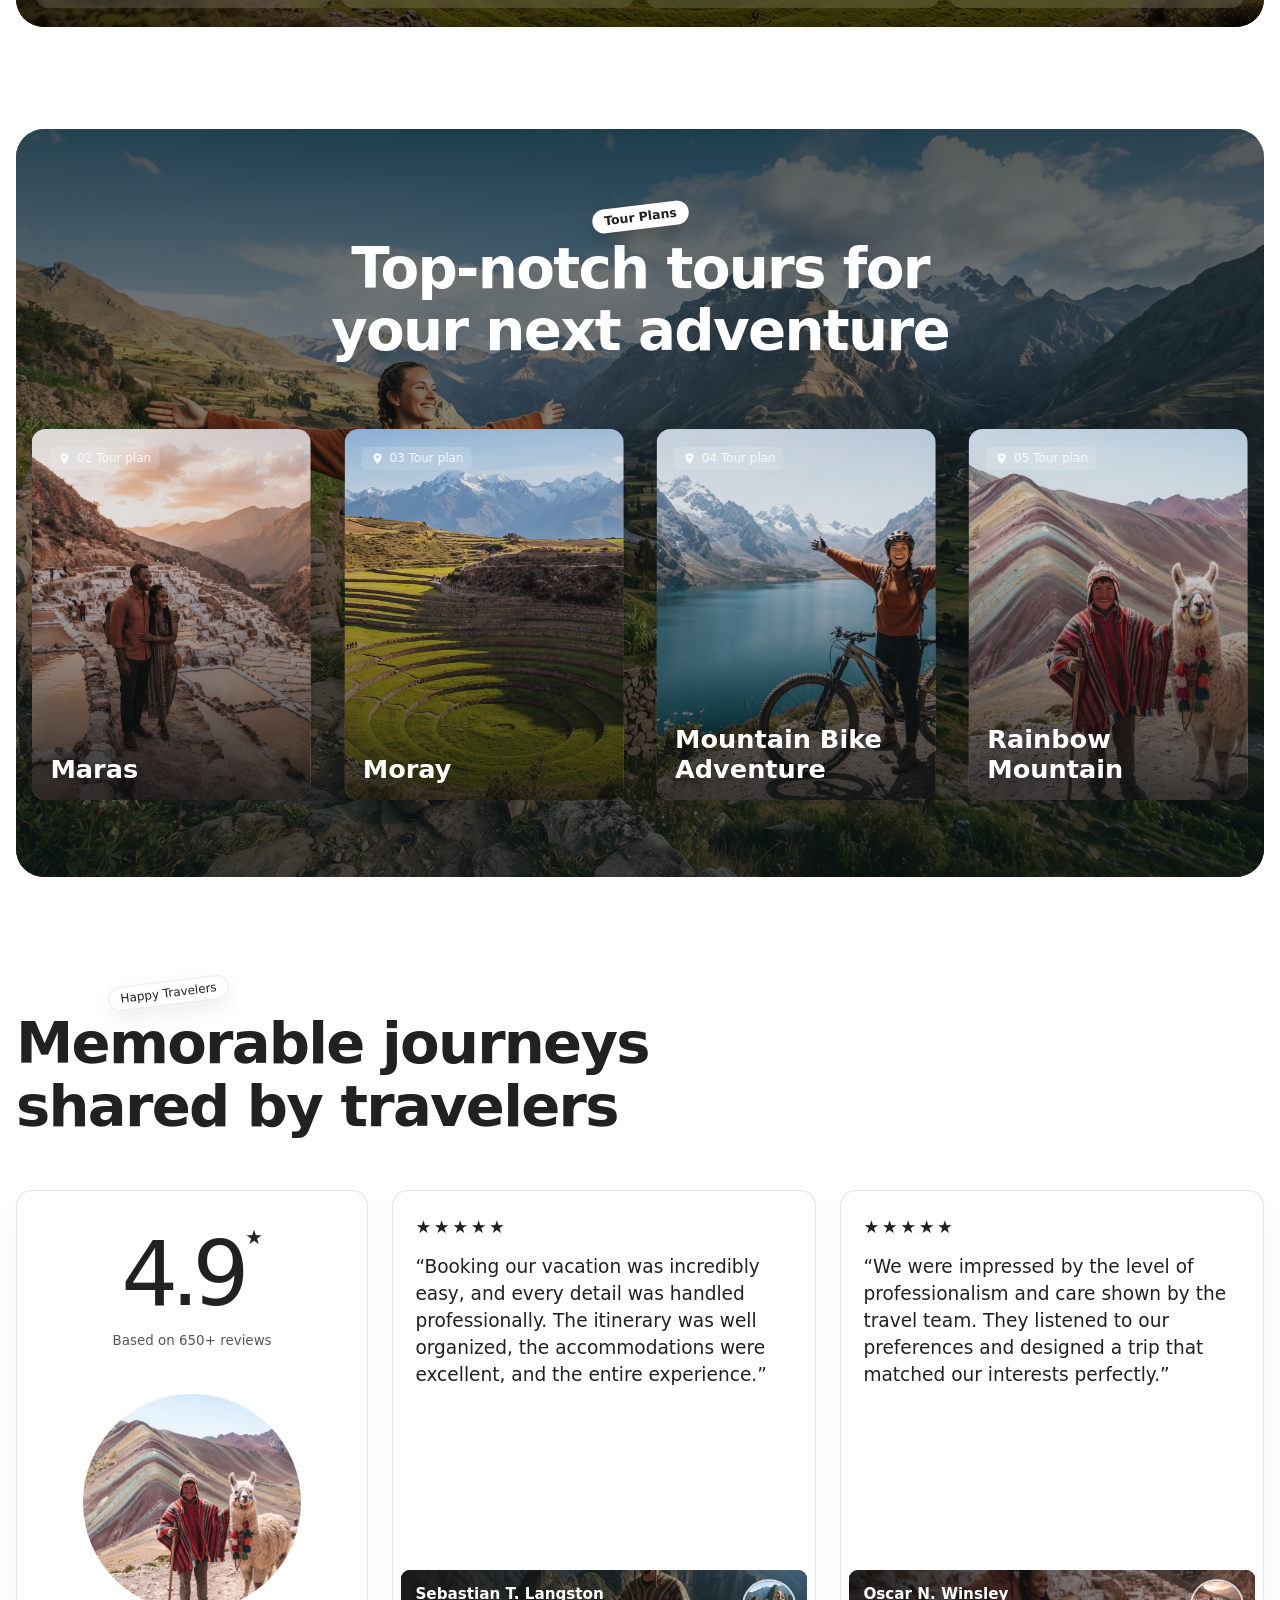
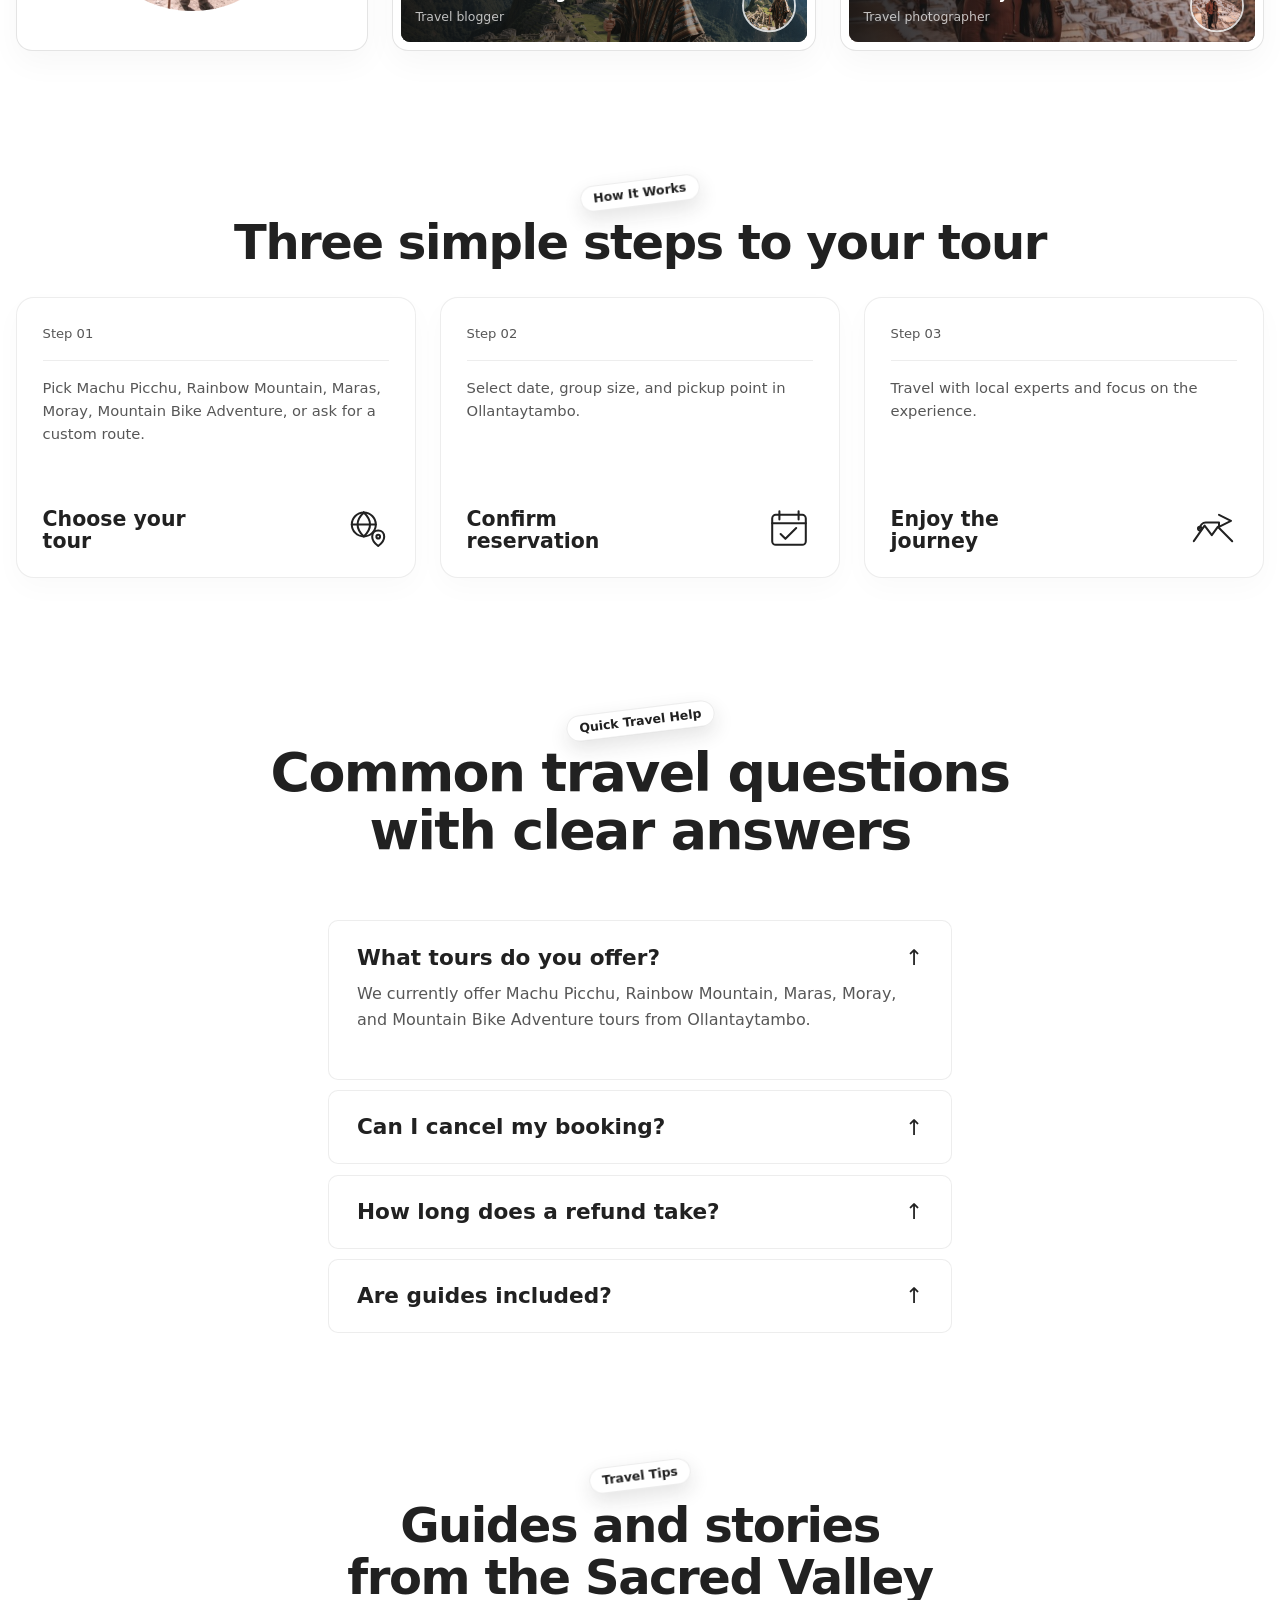
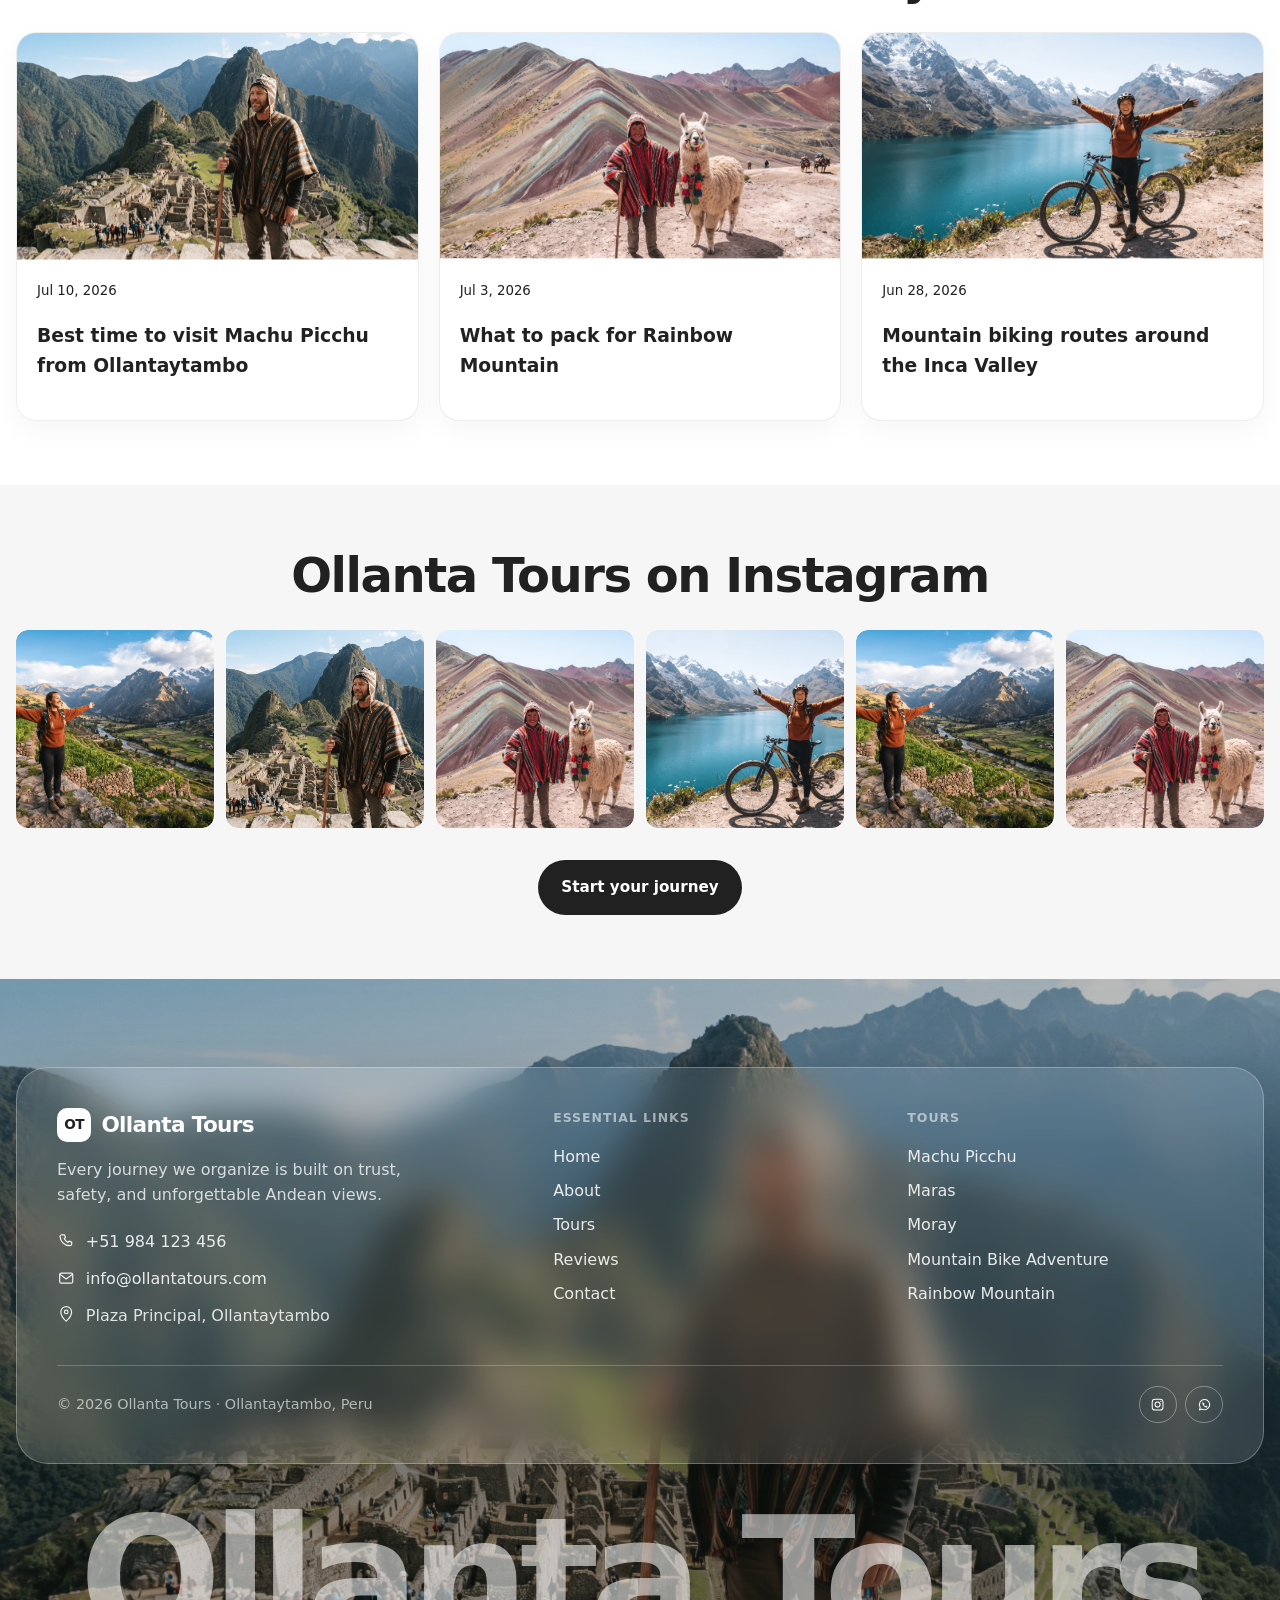
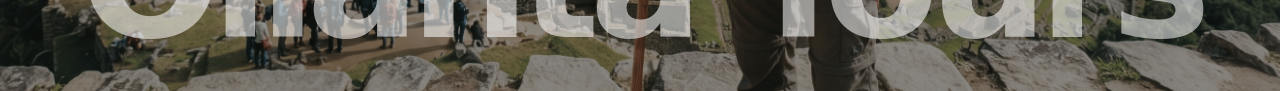
==== commit 40ea3866: "Fix hero booking menu overlap and speed up mobile loading. Keep Explore now visible under the tour p" ====
--- a/index.html
+++ b/index.html
@@ -10,6 +10,7 @@
       content="Ollanta Tours — Machu Picchu, Rainbow Mountain, and mountain bike adventures from Ollantaytambo, Peru."
     />
     <title data-i18n="meta.home.title">Ollanta Tours — Sacred Valley Adventures</title>
+    <link rel="preload" as="image" href="assets/hero-main.jpg" fetchpriority="high" />
     <link rel="stylesheet" href="styles.css" />
   </head>
   <body data-page="home">
@@ -54,9 +55,11 @@
               <canvas class="hero-water-canvas" aria-hidden="true"></canvas>
               <img
                 class="hero-water-source"
-                src="assets/hero-main.png"
+                src="assets/hero-main.jpg"
                 alt="Sacred Valley adventure in Ollantaytambo"
                 data-i18n-alt="images.hero"
+                fetchpriority="high"
+                decoding="async"
               />
             </div>
             <div class="hero-overlay"></div>
@@ -93,7 +96,7 @@
           <div class="story-photos" data-story-photos>
             <figure class="story-photo" data-lift="0">
               <div class="story-photo-frame fx-shake">
-                <img src="assets/hero-main.png" alt="Sacred Valley" data-i18n-alt="images.sacredValley" loading="lazy" />
+                <img src="assets/hero-main.jpg" alt="Sacred Valley" data-i18n-alt="images.sacredValley" loading="lazy" />
               </div>
             </figure>
             <figure class="story-photo story-photo-lift" data-lift="1">
@@ -240,13 +243,13 @@
           class="tour-plans-video"
           data-tour-plans-video
           muted
-          autoplay
           loop
           playsinline
-          poster="assets/hero-main.png"
+          preload="none"
+          poster="assets/hero-main.jpg"
           aria-hidden="true"
         >
-          <source src="assets/tour-plans-background.mp4" type="video/mp4" />
+          <source data-src="assets/tour-plans-background.mp4" type="video/mp4" />
         </video>
         <div class="tour-plans-shade" aria-hidden="true"></div>
         <div class="tour-plans-content">
@@ -418,11 +421,11 @@
             <h2 class="section-title" data-i18n="instagram.title">Ollanta Tours on Instagram</h2>
           </div>
           <div class="instagram-grid">
-            <div class="instagram-item fx-shake reveal"><img src="assets/hero-main.png" alt="" /></div>
+            <div class="instagram-item fx-shake reveal"><img src="assets/hero-main.jpg" alt="" /></div>
             <div class="instagram-item fx-shake reveal"><img src="assets/machu-picchu.jpg" alt="" /></div>
             <div class="instagram-item fx-shake reveal"><img src="assets/rainbow-mountain.png" alt="" /></div>
             <div class="instagram-item fx-shake reveal"><img src="assets/mountain-bike.png" alt="" /></div>
-            <div class="instagram-item fx-shake reveal"><img src="assets/hero-main.png" alt="" /></div>
+            <div class="instagram-item fx-shake reveal"><img src="assets/hero-main.jpg" alt="" /></div>
             <div class="instagram-item fx-shake reveal"><img src="assets/rainbow-mountain.png" alt="" /></div>
           </div>
           <div class="load-more-wrap"><a class="btn btn-primary btn-pill" href="contact.html" data-i18n="instagram.button">Start your journey</a></div>
--- a/styles.css
+++ b/styles.css
@@ -623,13 +623,19 @@
   color: var(--white);
 }
 
-/* Hero */
 .hero {
+  position: relative;
+  z-index: 3;
   padding: calc(var(--header-h) + 1.5rem) 0 2rem;
 }
 
 body[data-page="home"] .hero {
   padding: 0;
+  z-index: 3;
+}
+
+body[data-page="home"] .hero.is-booking-open {
+  z-index: 12;
 }
 
 body[data-page="home"] .hero > .container {
@@ -774,7 +780,10 @@
   right: 2rem;
   bottom: 2.5rem;
   z-index: 4;
+  display: flex;
+  flex-direction: column;
   width: min(360px, calc(100% - 3rem));
+  max-height: min(72vh, 640px);
   padding: 1.35rem;
   border-radius: var(--radius-md);
   border: 1px solid rgba(255, 255, 255, 0.13);
@@ -785,6 +794,33 @@
   backdrop-filter: blur(12px) saturate(110%);
   color: var(--white);
   box-shadow: 0 18px 50px rgba(0, 0, 0, 0.12);
+  overflow: hidden;
+}
+
+.hero-booking.is-menu-open {
+  z-index: 8;
+}
+
+.hero-booking-grid {
+  display: grid;
+  grid-template-columns: 1fr;
+  gap: 0.9rem;
+  min-height: 0;
+  flex: 1 1 auto;
+  overflow-x: hidden;
+  overflow-y: auto;
+  overscroll-behavior: contain;
+  -webkit-overflow-scrolling: touch;
+}
+
+.hero-booking > .btn {
+  width: 100%;
+  min-width: 0;
+  margin-top: 1.1rem;
+  padding: 0.9rem 1.2rem;
+  flex: 0 0 auto;
+  position: relative;
+  z-index: 1;
 }
 
 .hero-booking label {
@@ -792,12 +828,6 @@
   margin-bottom: 0.45rem;
   font-size: 0.88rem;
   color: rgba(255, 255, 255, 0.88);
-}
-
-.hero-booking-grid {
-  display: grid;
-  grid-template-columns: 1fr;
-  gap: 0.9rem;
 }
 
 .hero-booking select,
@@ -818,13 +848,6 @@
 .hero-booking input:focus {
   border-color: rgba(255, 255, 255, 0.5);
   background: rgba(255, 255, 255, 0.08);
-}
-
-.hero-booking > .btn {
-  width: 100%;
-  min-width: 0;
-  margin-top: 1.1rem;
-  padding: 0.9rem 1.2rem;
 }
 
 .hero-trust {
@@ -1350,7 +1373,7 @@
   padding: clamp(4.5rem, 7vw, 6.5rem) 0 clamp(4rem, 6vw, 5.5rem);
   overflow: hidden;
   border-radius: var(--radius-lg);
-  background: #253331 url("assets/hero-main.png") center / cover no-repeat;
+  background: #253331 url("assets/hero-main.jpg") center / cover no-repeat;
   color: var(--white);
 }
 
@@ -3121,19 +3144,30 @@
 }
 
 .hero-booking .tour-multi-menu {
+  position: relative;
   top: auto;
-  bottom: calc(48px + 0.45rem);
+  bottom: auto;
+  left: auto;
+  width: 100%;
+  margin-top: 0.45rem;
+  z-index: 2;
   border-color: rgba(255, 255, 255, 0.2);
   background: rgba(13, 24, 23, 0.96);
   color: var(--white);
-  box-shadow: 0 -18px 48px rgba(0, 0, 0, 0.34);
+  box-shadow: 0 16px 36px rgba(0, 0, 0, 0.28);
   backdrop-filter: blur(18px);
 }
 
+.hero-booking .tour-multi-menu[hidden] {
+  display: none;
+}
+
 .hero-booking .tour-multi-options {
-  max-height: none;
-  overflow-y: visible;
+  max-height: min(36vh, 220px);
+  overflow-y: auto;
+  overscroll-behavior: contain;
   padding: 0.55rem;
+  -webkit-overflow-scrolling: touch;
 }
 
 .hero-booking .tour-multi .tour-multi-option {
@@ -3167,9 +3201,11 @@
 }
 
 .hero-booking .tour-booking-details {
-  max-height: min(45vh, 440px);
+  max-height: min(28vh, 220px);
   overflow-y: auto;
+  overscroll-behavior: contain;
   padding-right: 0.2rem;
+  -webkit-overflow-scrolling: touch;
 }
 
 .hero-booking .tour-booking-row label {
@@ -4137,14 +4173,9 @@
     position: static;
     width: 100%;
     max-width: min(100%, 420px);
+    max-height: min(68vh, 560px);
     margin-left: auto;
     margin-top: 2rem;
-  }
-
-  .hero-booking .tour-multi-menu {
-    top: calc(48px + 0.45rem);
-    bottom: auto;
-    box-shadow: 0 18px 48px rgba(0, 0, 0, 0.34);
   }
 
   .hero-content {
